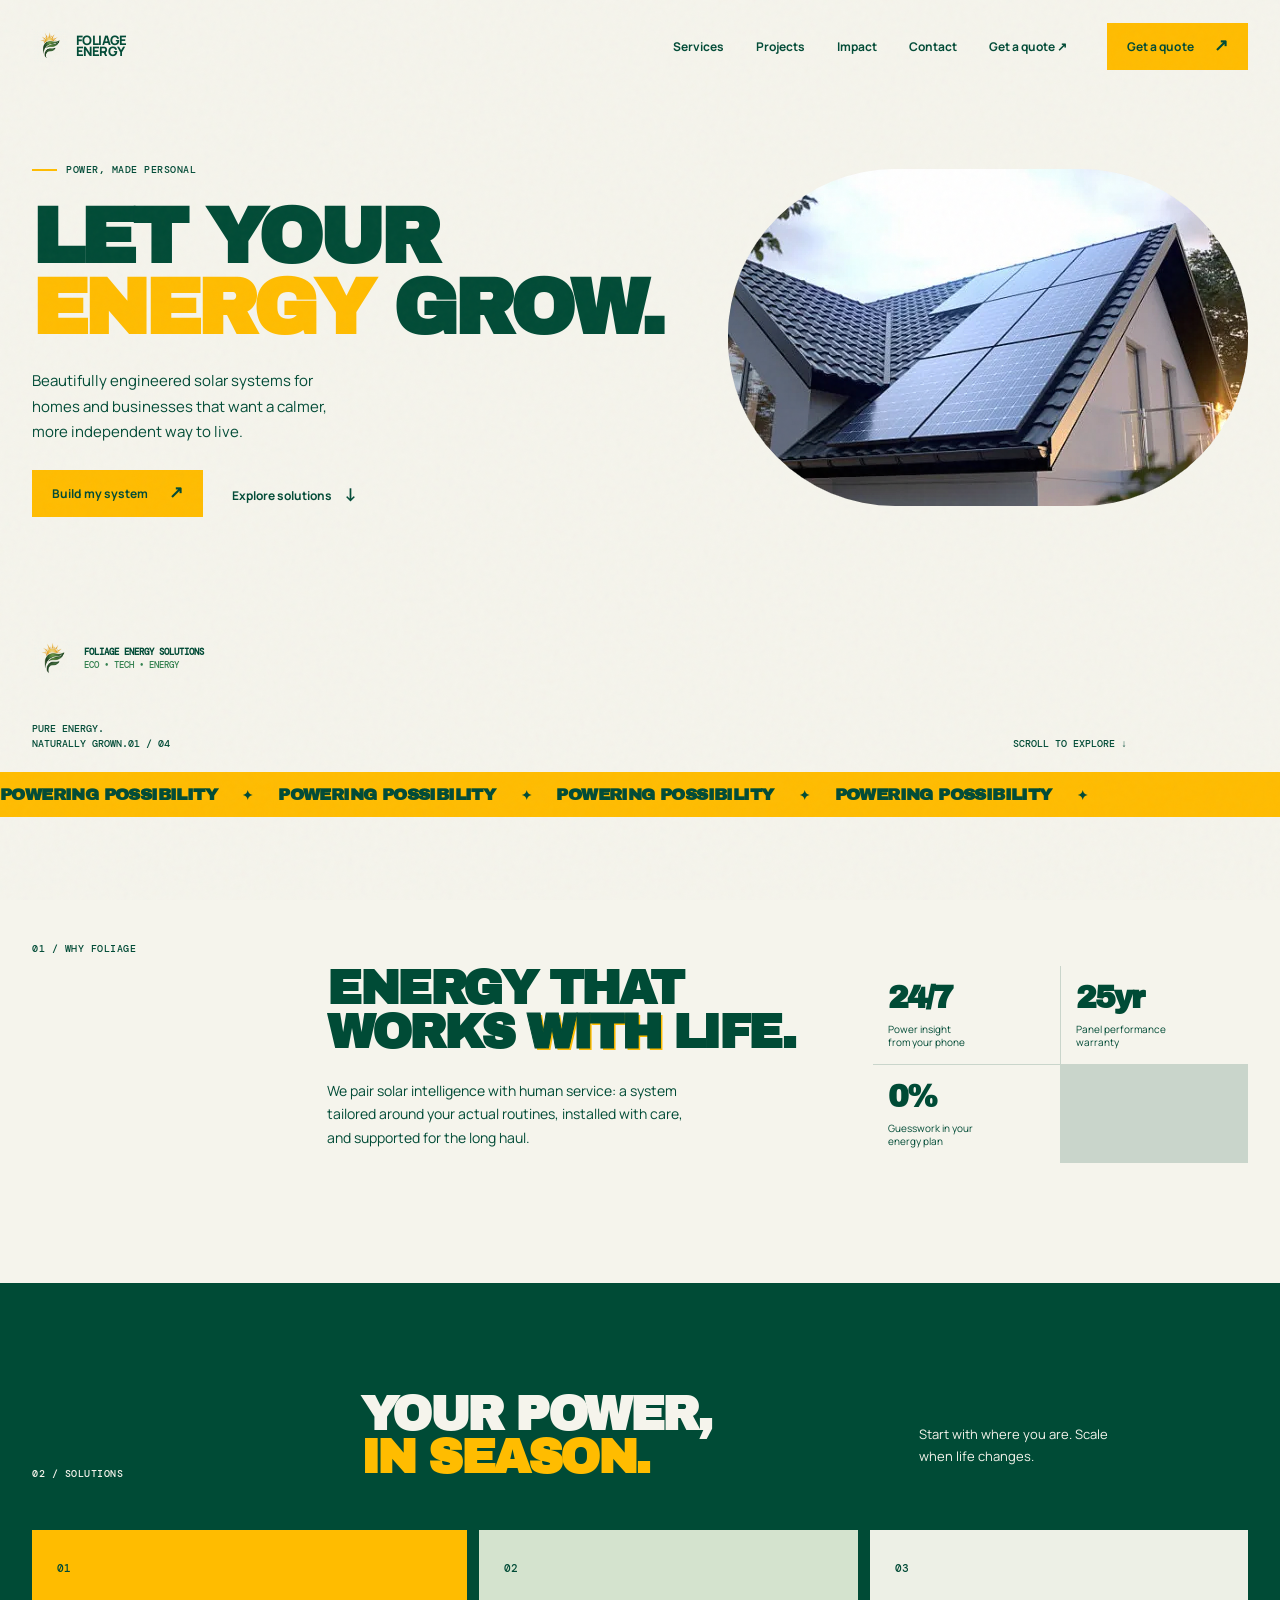
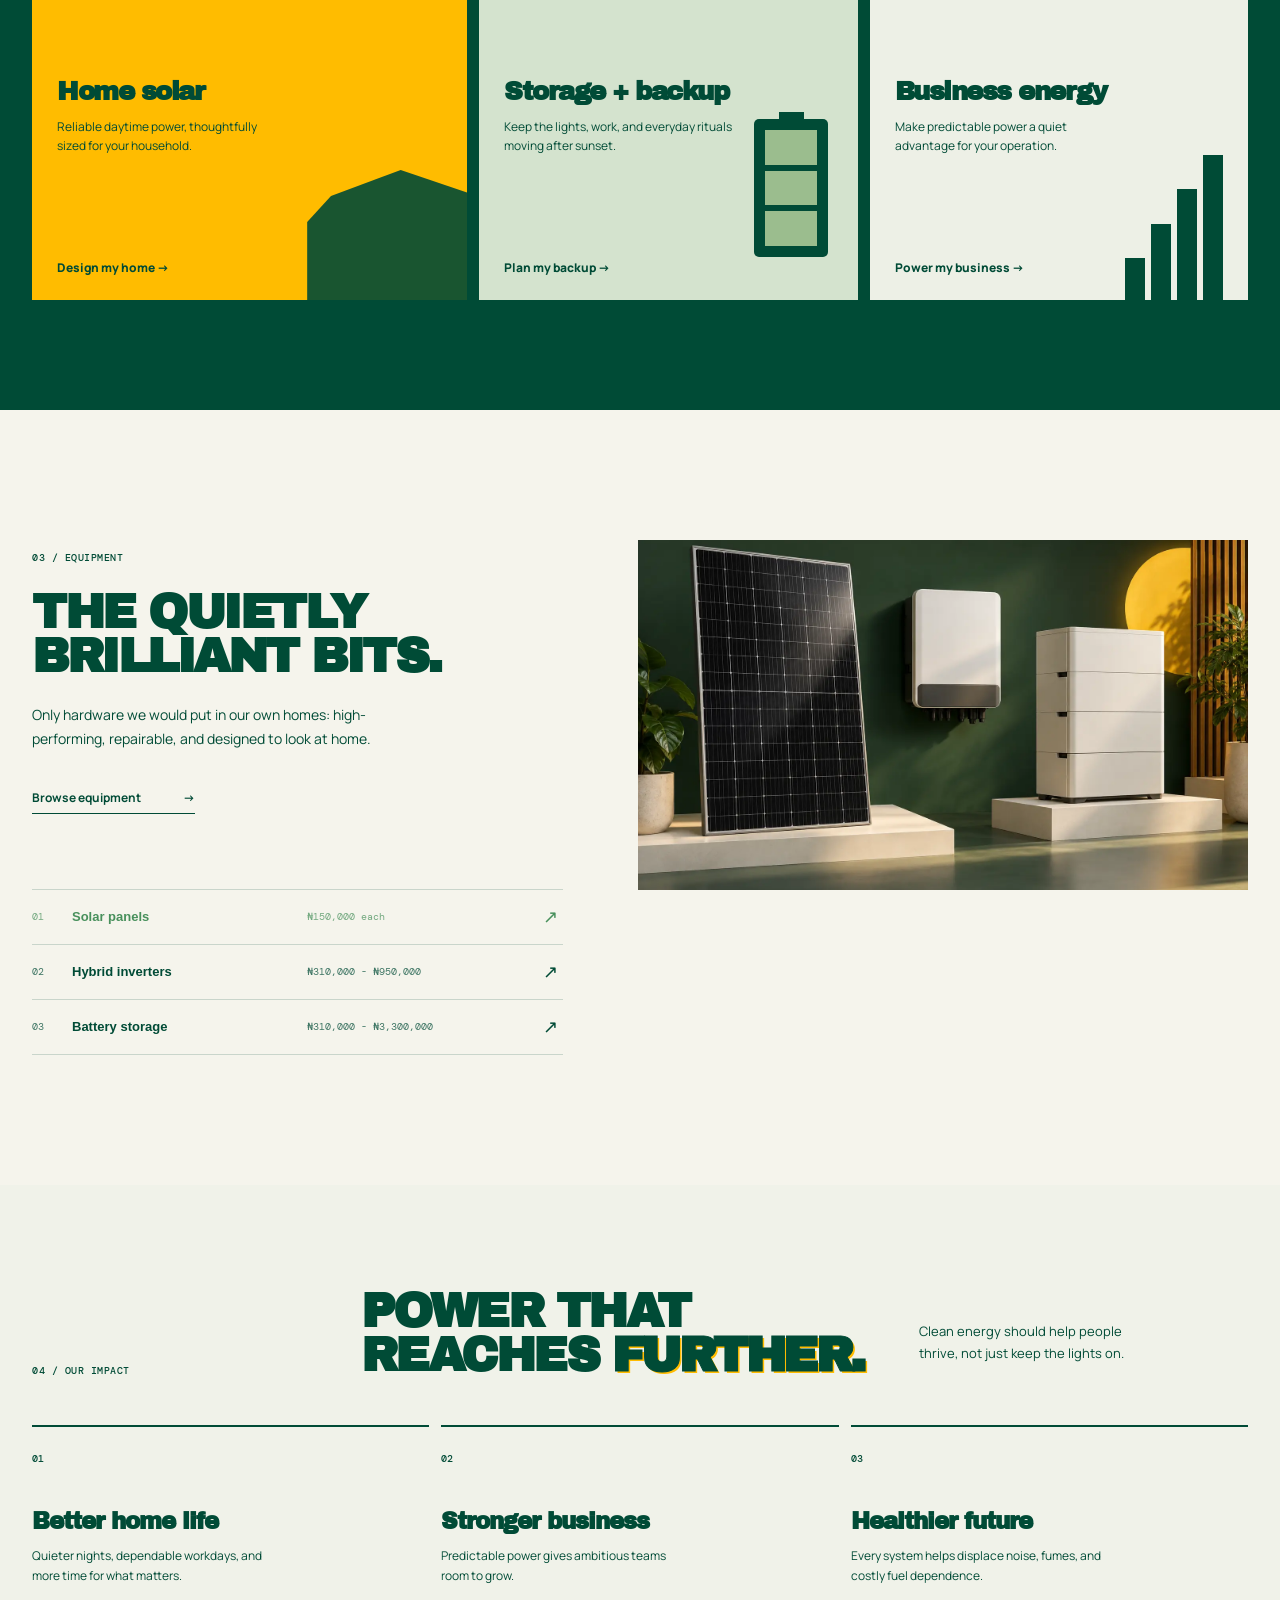
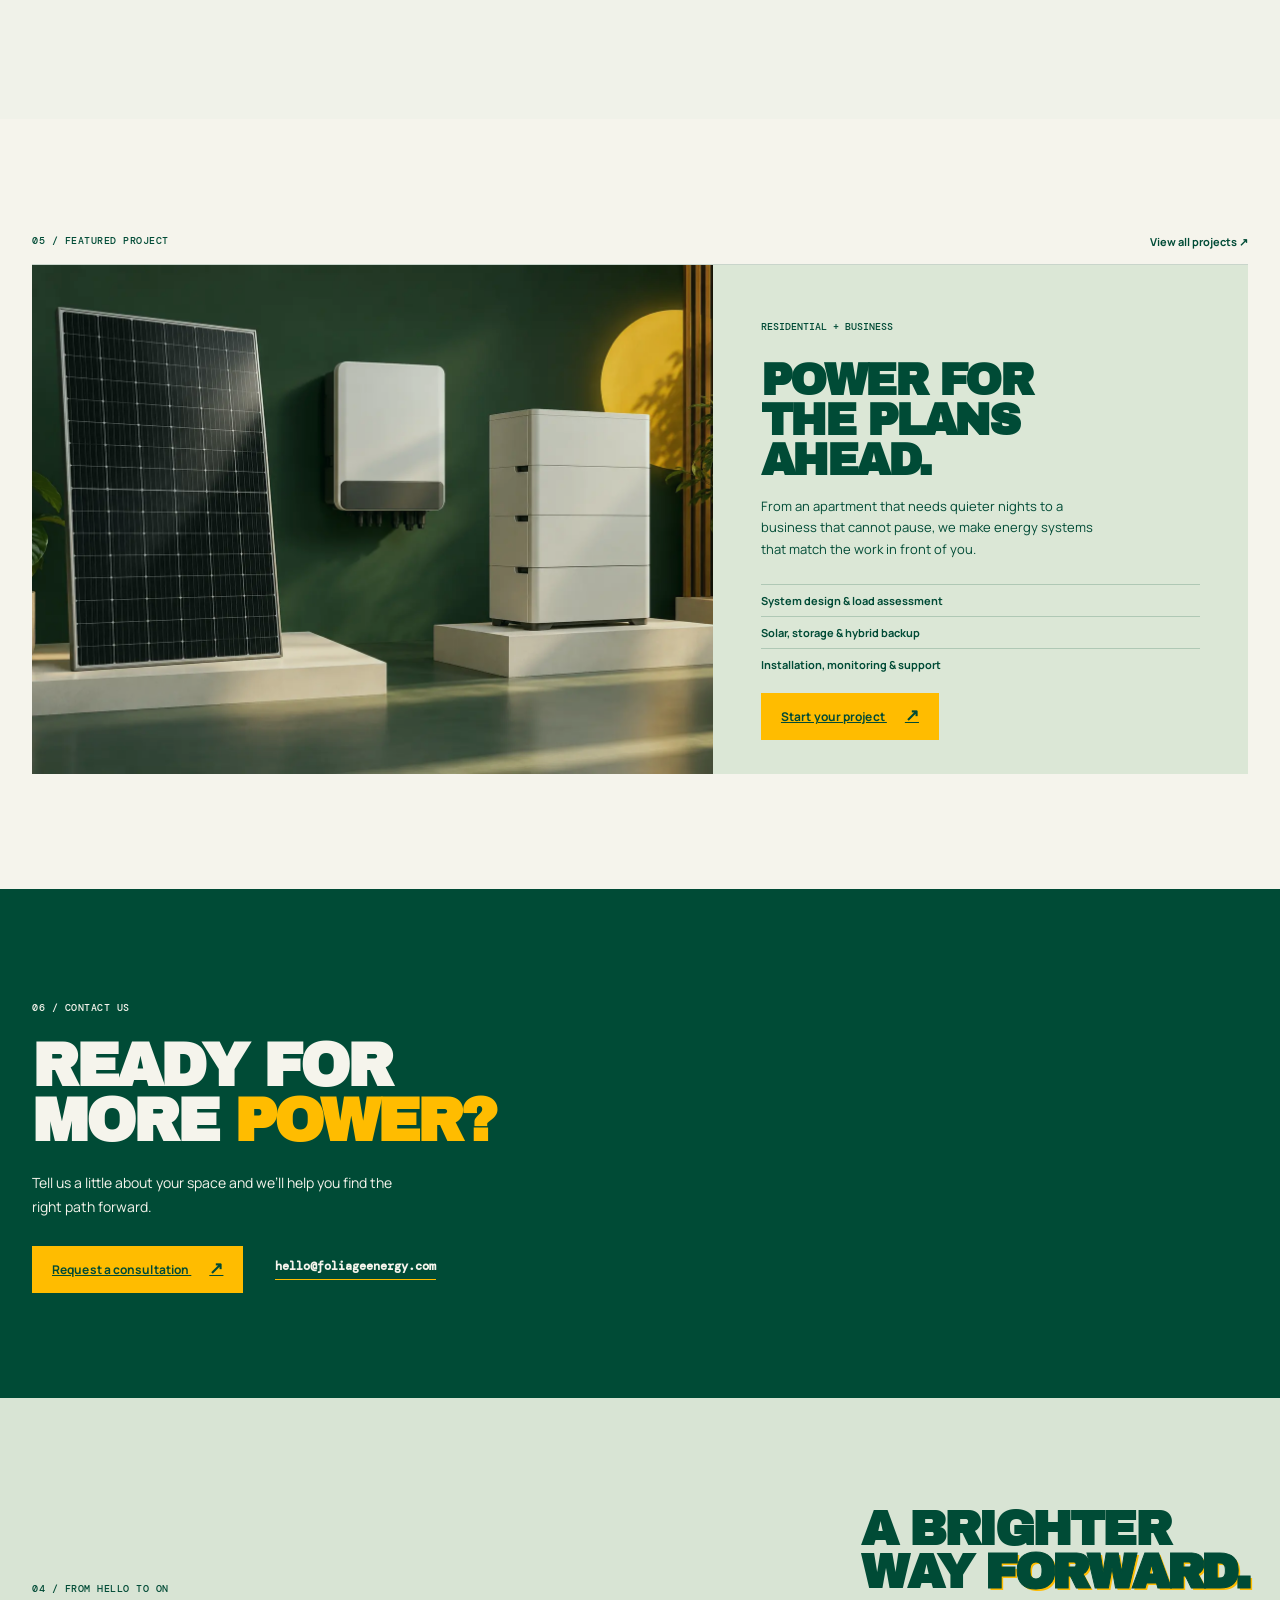
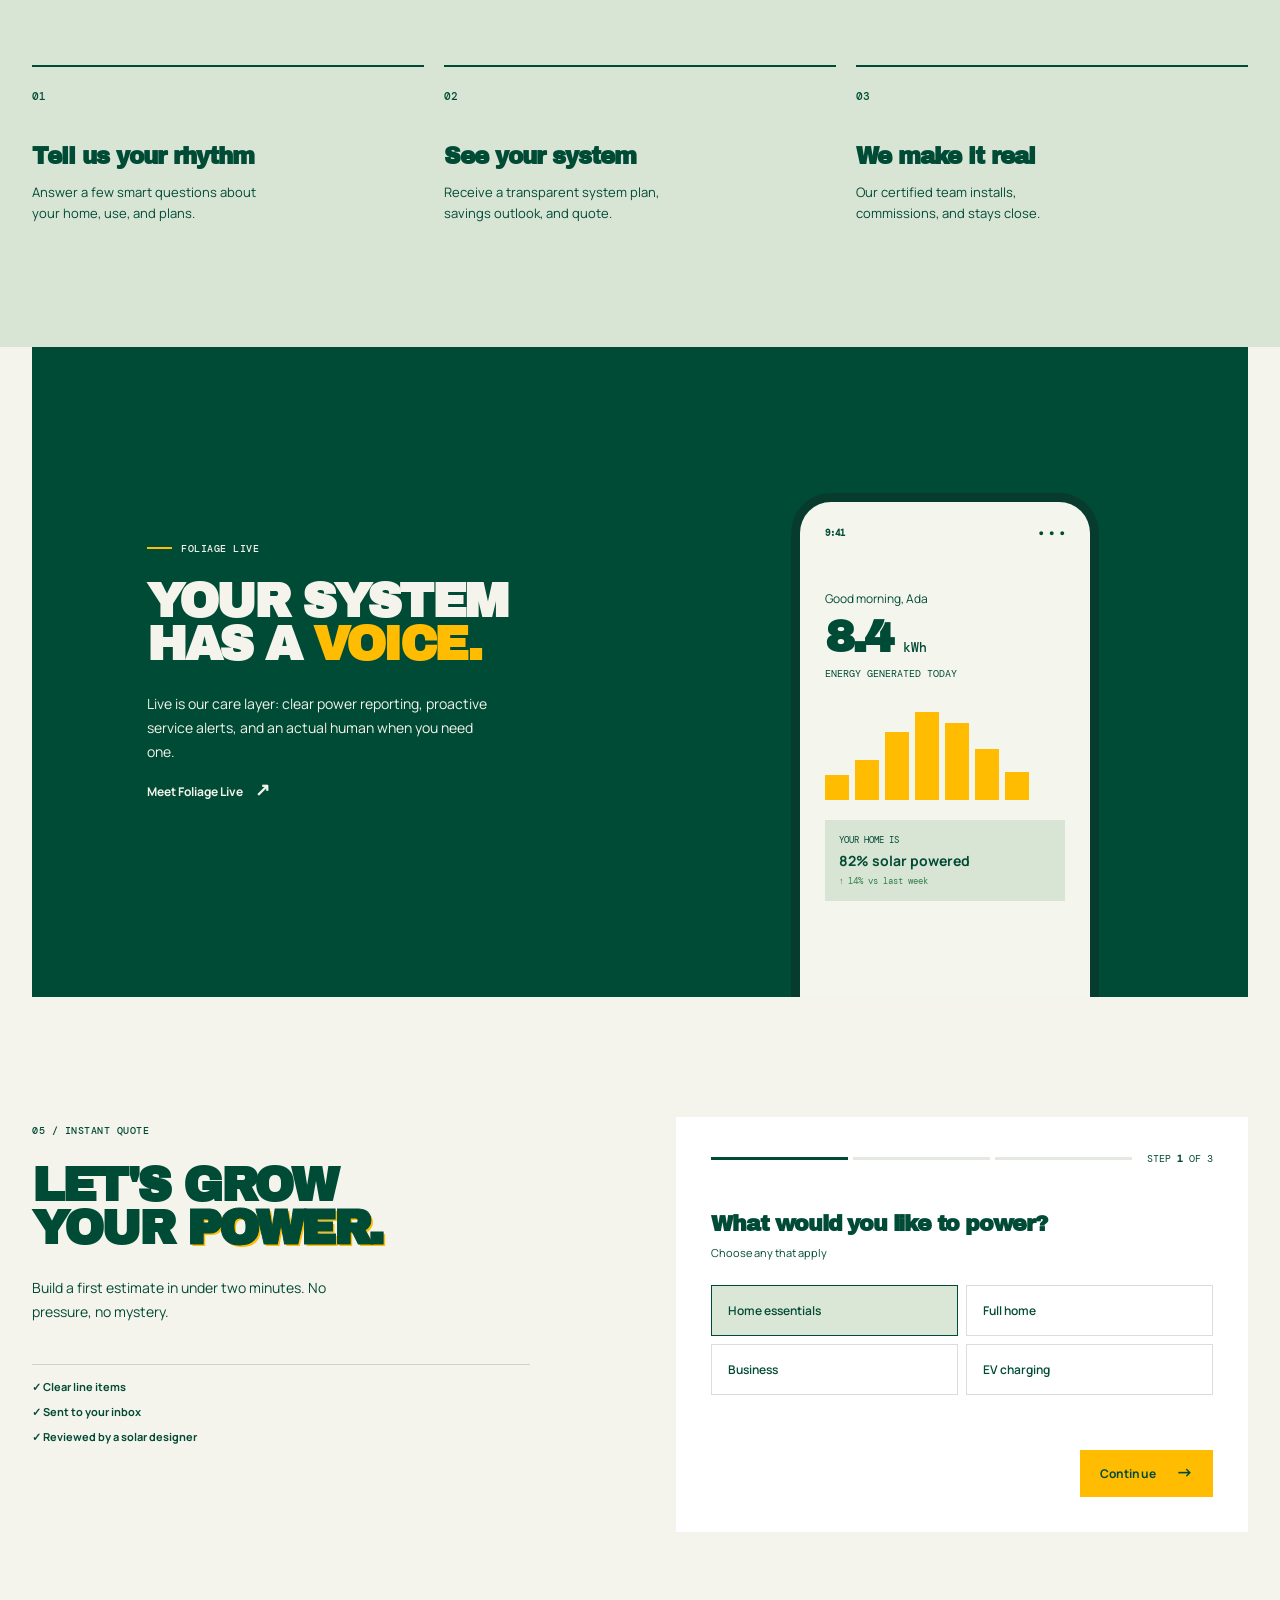
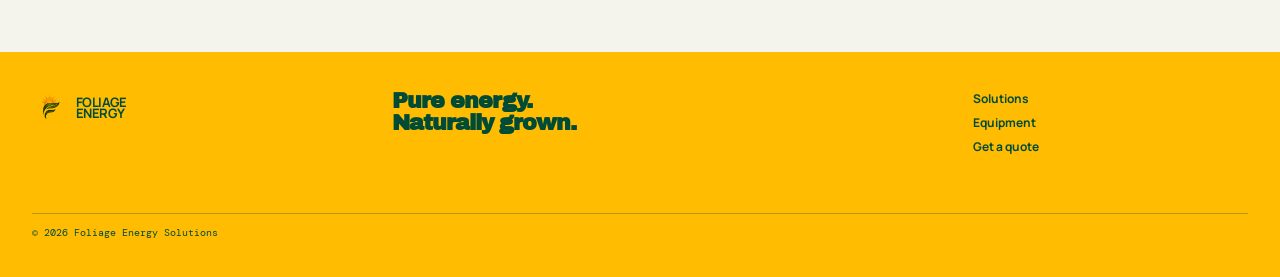
==== index.html @ a362950b "Replace PNG assets with WEBP format for improved performance and add mobile navigation toggle functi" ====
<!doctype html>
<html lang="en">

<head>
  <meta charset="UTF-8" />
  <meta name="viewport" content="width=device-width, initial-scale=1.0" />
  <title>Foliage Energy Solutions | Pure energy. Naturally grown.</title>
  <link rel="preconnect" href="https://fonts.googleapis.com">
  <link rel="icon" type="image/webp" href="/assets/fes-logo.webp">
  <link rel="preconnect" href="https://fonts.gstatic.com" crossorigin>
  <link
    href="https://fonts.googleapis.com/css2?family=DM+Mono:wght@400;500&family=Manrope:wght@400;500;600;700;800&family=Archivo+Black&display=swap"
    rel="stylesheet">
  <link rel="stylesheet" href="styles.css" />
</head>

<body>
  <div class="noise"></div>
  <nav class="nav shell"><a class="wordmark" href="#top">FOLIAGE<span>ENERGY</span></a>
    <div class="nav-links"><a href="#solutions">Solutions</a><a href="#shop">Equipment</a><a href="#how">How it
        works</a></div><button class="btn btn-sun" data-open-quote>Get a quote <b>↗</b></button>
    <button class="menu-toggle" type="button" aria-label="Open navigation" aria-expanded="false"
      aria-controls="site-navigation"><span></span><span></span><span></span></button>
  </nav>
  <main id="top">
    <section class="hero shell">
      <div class="hero-top">
        <div>
          <div class="eyebrow"><i></i> POWER, MADE PERSONAL</div>
          <h1>LET YOUR<br><em>ENERGY</em> GROW.</h1>
          <p class="hero-copy">Beautifully engineered solar systems for homes and businesses that want a calmer, more
            independent way to live.</p>
          <div class="hero-actions"><button class="btn btn-sun" data-open-quote>Build my system <b>↗</b></button><a
              class="text-link" href="#solutions">Explore solutions <span>↓</span></a></div>
    
        </div>
    
        <div class="hero-visual" aria-label="Illustration of a solar powered home">
          <img src="assets/heroImg.webp" class="hero-img" alt="Solar panel, a solar powered home" />
        </div>
    
      </div>
    
      <div class="hero-foot"><span>PURE ENERGY.<br>NATURALLY GROWN.</span><span>01 / 04</span><span class="scroll">SCROLL TO
          EXPLORE ↓</span></div>
    </section>

    <section class="ticker">
      <div>POWERING POSSIBILITY <b>✦</b> POWERING POSSIBILITY <b>✦</b> POWERING POSSIBILITY <b>✦</b> POWERING
        POSSIBILITY <b>✦</b></div>
    </section>

    <section class="promise shell">
      <div class="section-number">01 / WHY FOLIAGE</div>
      <div>
        <h2>ENERGY THAT<br>WORKS <em>WITH</em> LIFE.</h2>
        <p>We pair solar intelligence with human service: a system tailored around your actual routines, installed with
          care, and supported for the long haul.</p>
      </div>
      <div class="stat-grid">
        <div><strong>24/7</strong><span>Power insight<br>from your phone</span></div>
        <div><strong>25yr</strong><span>Panel performance<br>warranty</span></div>
        <div><strong>0%</strong><span>Guesswork in your<br>energy plan</span></div>
      </div>
    </section>

    <section id="solutions" class="solutions">
      <div class="shell">
        <div class="section-head"><span class="section-number">02 / SOLUTIONS</span>
          <h2>YOUR POWER,<br><em>IN SEASON.</em></h2>
          <p>Start with where you are. Scale when life changes.</p>
        </div>
        <div class="solution-grid">
          <article class="solution-card home-card"><span>01</span>
            <h3>Home solar</h3>
            <p>Reliable daytime power, thoughtfully sized for your household.</p><a href="#quote">Design my home →</a>
            <div class="mini-house"></div>
          </article>
          <article class="solution-card battery-card"><span>02</span>
            <h3>Storage + backup</h3>
            <p>Keep the lights, work, and everyday rituals moving after sunset.</p><a href="#quote">Plan my backup →</a>
            <div class="battery-icon"><i></i><i></i><i></i></div>
          </article>
          <article class="solution-card business-card"><span>03</span>
            <h3>Business energy</h3>
            <p>Make predictable power a quiet advantage for your operation.</p><a href="#quote">Power my business →</a>
            <div class="bar-chart"><i></i><i></i><i></i><i></i></div>
          </article>
        </div>
      </div>
    </section>

    <section id="shop" class="equipment shell">
      <div class="equipment-intro"><span class="section-number">03 / EQUIPMENT</span>
        <h2>THE QUIETLY<br>BRILLIANT BITS.</h2>
        <p>Only hardware we would put in our own homes: high-performing, repairable, and designed to look at home.</p>
        <button class="text-button">Browse equipment <b>→</b></button>
      </div>
      <div class="equipment-photo"><img src="assets/solar-equipment.webp"
          alt="Solar panel, inverter and battery equipment" /></div>
      <div class="product-list"><button class="product active" data-product="panel"><span>01</span><b>Solar
            panels</b><small>430W / All black</small><i>↗</i></button><button class="product"
          data-product="inverter"><span>02</span><b>Hybrid inverters</b><small>5kW -
            20kW</small><i>↗</i></button><button class="product" data-product="battery"><span>03</span><b>Battery
            storage</b><small>5kWh modular</small><i>↗</i></button></div>
    </section>

    <section id="how" class="flow">
      <div class="shell">
        <div class="flow-title"><span class="section-number">04 / FROM HELLO TO ON</span>
          <h2>A BRIGHTER<br>WAY <em>FORWARD.</em></h2>
        </div>
        <div class="steps">
          <article><b>01</b>
            <h3>Tell us your rhythm</h3>
            <p>Answer a few smart questions about your home, use, and plans.</p>
          </article>
          <article><b>02</b>
            <h3>See your system</h3>
            <p>Receive a transparent system plan, savings outlook, and quote.</p>
          </article>
          <article><b>03</b>
            <h3>We make it real</h3>
            <p>Our certified team installs, commissions, and stays close.</p>
          </article>
        </div>
      </div>
    </section>

    <section class="live shell">
      <div><span class="eyebrow"><i></i> FOLIAGE LIVE</span>
        <h2>YOUR SYSTEM<br>HAS A <em>VOICE.</em></h2>
        <p>Live is our care layer: clear power reporting, proactive service alerts, and an actual human when you need
          one.</p><a class="text-link light" href="#quote">Meet Foliage Live <span>↗</span></a>
      </div>
      <div class="phone">
        <div class="phone-top">9:41 <span>● ● ●</span></div>
        <p>Good morning, Ada</p><strong>8.4 <small>kWh</small></strong><span class="today">ENERGY GENERATED TODAY</span>
        <div class="chart"><i></i><i></i><i></i><i></i><i></i><i></i><i></i></div>
        <div class="phone-card"><span>YOUR HOME IS</span><b>82% solar powered</b><em>↑ 14% vs last week</em></div>
      </div>
    </section>

    <section id="quote" class="quote shell">
      <div class="quote-side"><span class="section-number">05 / INSTANT QUOTE</span>
        <h2>LET'S GROW<br>YOUR <em>POWER.</em></h2>
        <p>Build a first estimate in under two minutes. No pressure, no mystery.</p>
        <div class="quote-trust"><span>✓ Clear line items</span><span>✓ Sent to your inbox</span><span>✓ Reviewed by a
            solar designer</span></div>
      </div>
      <form id="quote-form">
        <div class="progress"><i class="on"></i><i></i><i></i><span>STEP <b id="step-count">1</b> OF 3</span></div>
        <div class="form-step active" data-step="1"><label>What would you like to power?<span>Choose any that
              apply</span></label>
          <div class="choice-grid"><button type="button" class="choice selected" data-value="Home essentials">Home
              essentials</button><button type="button" class="choice" data-value="Full home">Full home</button><button
              type="button" class="choice" data-value="Business">Business</button><button type="button" class="choice"
              data-value="EV charging">EV charging</button></div>
          <div class="appliance-picker" id="appliance-picker">
            <div class="picker-title">Your home essentials <span>Select the appliances to include</span></div>
            <div class="appliance-grid"><label><input type="checkbox" value="Lights"
                  checked><span>Lights</span></label><label><input type="checkbox" value="Fans"
                  checked><span>Fans</span></label><label><input type="checkbox"
                  value="TV"><span>TV</span></label><label><input type="checkbox"
                  value="Fridge"><span>Fridge</span></label><label><input type="checkbox"
                  value="Freezer"><span>Freezer</span></label><label><input type="checkbox"
                  value="Laptop / Wi-Fi"><span>Laptop / Wi-Fi</span></label><label><input type="checkbox"
                  value="Water pump"><span>Water pump</span></label><label><input type="checkbox"
                  value="Air conditioner"><span>Air conditioner</span></label></div>
            <p class="iron-warning"><b>!</b><span><strong>Iron not advised</strong> - electric irons use a very high
                surge of power. Please run one only from the grid or a dedicated high-capacity system.</span></p>
          </div>
        </div>
        <div class="form-step" data-step="2"><label>How much backup would feel right?<span>You can adjust this
              later</span></label>
          <div class="range-wrap"><output id="hours-output">6 hours</output><input id="hours" type="range" min="2"
              max="16" value="6" />
            <div><span>2 hrs</span><span>16 hrs</span></div>
          </div>
        </div>
        <div class="form-step" data-step="3"><label>Where should we send your plan?</label>
          <div class="input-row"><input required id="client-name" placeholder="Your name" /><input required type="email"
              id="client-email" placeholder="Email address" /></div><input id="client-location"
            placeholder="City / area" />
        </div>
        <div class="form-nav"><button class="back" type="button" id="back">← Back</button><button class="btn btn-sun"
            type="button" id="next">Continue <b>→</b></button></div>
      </form>
    </section>
  </main>
  <footer class="footer">
    <div class="shell"><a class="wordmark" href="#top">FOLIAGE<span>ENERGY</span></a>
      <p>Pure energy.<br>Naturally grown.</p>
      <div><a href="#solutions">Solutions</a><a href="#shop">Equipment</a><a href="#quote">Get a quote</a></div><small>©
        2026 Foliage Energy Solutions</small>
    </div>
  </footer>
  <dialog id="quote-modal"><button class="close" aria-label="Close quote">×</button>
    <div class="modal-sun">✦</div>
    <h2>YOUR POWER PLAN<br>IS <em>SPROUTING.</em></h2>
    <p id="quote-summary"></p><button class="btn btn-dark close">Done <b>→</b></button>
  </dialog>
  <script src="script.js"></script>
  <script src="template.js"></script>
  <script src="wattage-controls.js"></script>
  <script src="appliance-page.js"></script>
  <script src="solution-selection.js"></script>
  <script src="quote-calculator.js"></script>
</body>

</html>
---- styles.css ----
:root {
    --green: #004b36;
    --ink: #063c2e;
    --yellow: #ffbc00;
    --cream: #f5f4ec;
    --muted: #cbd6c8;
    --line: rgba(0, 75, 54, .18)
}

* {
    box-sizing: border-box
}

html {
    scroll-behavior: smooth
}

body {
    margin: 0;
    background: var(--cream);
    color: var(--green);
    font-family: Manrope, sans-serif
}

.noise {
    position: fixed;
    inset: 0;
    pointer-events: none;
    z-index: 5;
    opacity: .035;
    background-image: url("data:image/svg+xml,%3Csvg viewBox='0 0 180 180' xmlns='http://www.w3.org/2000/svg'%3E%3Cfilter id='n'%3E%3CfeTurbulence type='fractalNoise' baseFrequency='.8' numOctaves='3' stitchTiles='stitch'/%3E%3C/filter%3E%3Crect width='100%25' height='100%25' filter='url(%23n)' opacity='.9'/%3E%3C/svg%3E")
}

.shell {
    width: min(1240px, calc(100% - 64px));
    margin: auto
}

.nav {
    height: 92px;
    display: flex;
    align-items: center;
    justify-content: space-between
}

.wordmark {
    font-weight: 800;
    font-size: 17px;
    line-height: .9;
    color: var(--green);
    text-decoration: none;
    letter-spacing: -.8px
}

.wordmark span {
    display: block
}

.nav-links {
    display: flex;
    gap: 32px;
    margin-left: auto;
    margin-right: 40px
}

.menu-toggle {
    display: none;
    width: 46px;
    height: 46px;
    padding: 13px 11px;
    border: 0;
    background: var(--yellow);
    color: var(--green);
    cursor: pointer
}

.menu-toggle span {
    display: block;
    width: 24px;
    height: 2px;
    margin: 4px 0;
    background: currentColor;
    transition: transform .2s ease, opacity .2s ease
}

.menu-toggle[aria-expanded="true"] span:first-child {
    transform: translateY(6px) rotate(45deg)
}

.menu-toggle[aria-expanded="true"] span:nth-child(2) {
    opacity: 0
}

.menu-toggle[aria-expanded="true"] span:last-child {
    transform: translateY(-6px) rotate(-45deg)
}

.nav-links a:focus-visible,
.menu-toggle:focus-visible {
    outline: 2px solid var(--green);
    outline-offset: 3px
}

.nav a:not(.wordmark),
.footer a {
    font-size: 12px;
    font-weight: 700;
    text-decoration: none;
    color: var(--green)
}

.btn {
    border: 0;
    padding: 15px 20px;
    font: 700 12px Manrope;
    cursor: pointer;
    letter-spacing: .1px
}

.btn b {
    font-size: 17px;
    margin-left: 18px;
    line-height: 0
}

.btn-sun {
    background: var(--yellow);
    color: var(--green)
}

.btn-dark {
    background: var(--green);
    color: white
}

@media (max-width: 960px) {
    .nav-links {
        display: none;
        position: fixed;
        z-index: 20;
        inset: 0;
        width: 100%;
        height: 100vh;
        height: 100dvh;
        margin: 0;
        padding: 100px 24px 32px;
        flex-direction: column;
        align-items: stretch;
        justify-content: center;
        gap: 0;
        background: var(--cream);
        overflow-y: auto
    }

    .nav-links.is-open {
        display: flex
    }

    .nav .nav-links a {
        width: min(100%, 600px);
        margin-inline: auto;
        padding: 18px 8px;
        border-bottom: 1px solid var(--line);
        font-size: 20px
    }

    .nav .nav-links a:hover {
        background: #dbe7d6
    }

    .nav .nav-links .mobile-quote-link {
        margin-top: 24px;
        padding: 17px 20px;
        border: 0;
        background: var(--yellow);
        font-size: 14px;
        text-align: center
    }

    .mobile-quote-link b {
        margin-left: 12px
    }

    .nav > [data-open-quote] {
        display: none
    }

    .wordmark,
    .menu-toggle {
        position: relative;
        z-index: 21
    }

    .nav .wordmark {
        mix-blend-mode: multiply
    }

    .menu-toggle {
        display: block
    }
}

body.menu-open {
    overflow: hidden
}

.hero {
    min-height: 680px;
    position: relative;
    padding-top: 71px;
    overflow: hidden
}
.hero-top {
    display: flex;
    flex-direction: row;
    justify-content: space-between;
    align-items: center
}
/* Stack hero content on screens smaller than laptop (960px) */
@media (max-width: 960px) {
    .hero-top {
        flex-direction: column;
        align-items: flex-start;
        gap: 28px;
    }
    .hero {
    min-height: 780px;

}
    .hero-top > div:first-child {
        order: 1;
        width: 100%;
    }
    .hero-visual {
        order: 2;
        width: 100%;
        max-width: 720px;
    }
     .hero-visual {
        margin: 0 auto;

    }
    .hero-visual img {
        width: 50%;
        margin: 0 auto;
        height: auto;
        display: block;
    }
    .hero-copy {
        width: 100%;
        max-width: 640px;
    }

}
@media (max-width: 624px) {

    .hero-visual img {
        width: 60%;
        margin: 0 auto;
        height: auto;
        display: block;
    }

}
@media (max-width: 400px) {

    .hero-visual img {
        width: 80%;
        margin: 0 auto;
        height: auto;
        display: block;
    }

}
.eyebrow,
.section-number {
    font: 500 10px 'DM Mono';
    letter-spacing: .5px
}

.eyebrow {
    display: flex;
    align-items: center;
    gap: 9px
}

.eyebrow i {
    width: 25px;
    height: 2px;
    background: var(--yellow);
    display: block
}

.hero h1,
h2 {
    font: 800 clamp(48px, 6.1vw, 94px)/.91 'Archivo Black', sans-serif;
    letter-spacing: -4px;
    margin: 25px 0
}

.hero h1 em,
h2 em {
    color: var(--yellow);
    font-style: normal
}

.hero-copy {
    width: 330px;
    font-size: 15px;
    line-height: 1.7;
    margin: 0 0 25px
}

.hero-actions {
    display: flex;
    align-items: center;
    gap: 29px
}

.text-link,
.text-button {
    font: 700 12px Manrope;
    text-decoration: none;
    color: var(--green);
    border: 0;
    background: none;
    padding: 0;
    cursor: pointer
}

.text-link span {
    font-size: 18px;
    margin-left: 10px
}

.hero-visual {
    /* position: absolute;
    right: -10px;
    top: 61px;
    width: 50%;
    height: 650px;
    background: #dbe4d8;
    overflow: hidden;
    border-radius: 2px */
}

.sun {
    position: absolute;
    width: 265px;
    height: 265px;
    background: var(--yellow);
    border-radius: 50%;
    top: 62px;
    left: calc(50% - 132px);
    box-shadow: 0 0 0 18px rgba(255, 188, 0, .12)
}

.ray {
    position: absolute;
    background: var(--yellow);
    width: 7px;
    height: 40px;
    left: 50%;
    transform-origin: 3px 205px;
    top: -13px
}

.r1 {
    transform: rotate(50deg)
}

.r2 {
    transform: rotate(90deg)
}

.r3 {
    transform: rotate(130deg)
}

.home {
    position: absolute;
    bottom: 0;
    left: 18%;
    width: 62%;
    height: 370px
}

.house-body {
    background: var(--green);
    width: 77%;
    height: 230px;
    position: absolute;
    bottom: 0;
    left: 14%;
    border-radius: 2px
}

.roof {
    position: absolute;
    background: #052c23;
    width: 100%;
    height: 77px;
    transform: skewY(-18deg);
    top: 70px;
    left: 0
}

.panel-grid {
    position: absolute;
    z-index: 2;
    width: 62%;
    height: 105px;
    left: 19%;
    top: 69px;
    transform: skewY(-18deg);
    background: repeating-linear-gradient(90deg, #0c2942 0 2px, transparent 2px 24%), repeating-linear-gradient(0deg, #0c2942 0 2px, #1f5c7f 2px 22px)
}

.window {
    position: absolute;
    width: 56px;
    height: 75px;
    bottom: 45px;
    left: 40%;
    background: var(--yellow);
    box-shadow: 0 0 40px #ffbc00
}

.leaf {
    position: absolute;
    background: #32804e;
    border-radius: 100% 0 100% 0;
    transform: rotate(-25deg)
}

.leaf-a {
    width: 134px;
    height: 65px;
    right: -20px;
    bottom: 133px
}

.leaf-b {
    width: 88px;
    height: 44px;
    right: 87px;
    bottom: 85px
}

.leaf-c {
    width: 115px;
    height: 57px;
    left: -30px;
    bottom: 93px
}

.hero-foot {
    position: absolute;
    bottom: 21px;
    left: 0;
    right: 0;
    display: flex;
    justify-content: space-between;
    align-items: end;
    font: 500 10px 'DM Mono';
    line-height: 1.5
}

.scroll {
    margin-left: auto;
    margin-right: 10%
}

.ticker {
    background: var(--yellow);
    overflow: hidden;
    padding: 13px 0;
    white-space: nowrap;
    font: 800 17px 'Archivo Black';
    letter-spacing: -.6px
}

.ticker div {
    width: max-content;
    animation: ticker 20s linear infinite
}

.ticker b {
    padding: 0 20px;
    font-size: 13px
}

@keyframes ticker {
    to {
        transform: translateX(-25%)
    }
}

.promise {
    padding: 125px 0 120px;
    display: grid;
    grid-template-columns: 1fr 2fr 1.5fr;
    gap: 45px
}

.promise h2,
.section-head h2,
.equipment h2,
.flow h2,
.live h2,
.quote h2 {
    font-size: 48px;
    letter-spacing: -2.5px
}

.promise h2 em,
.section-head h2 em,
.equipment h2 em,
.flow h2 em,
.live h2 em,
.quote h2 em {
    color: var(--green);
    -webkit-text-stroke: 1px var(--green);
    text-shadow: 2px 2px 0 var(--yellow)
}

.promise p {
    max-width: 360px;
    line-height: 1.65;
    font-size: 14px
}

.stat-grid {
    display: grid;
    grid-template-columns: 1fr 1fr;
    gap: 1px;
    background: var(--line);
    align-self: end
}

.stat-grid div {
    background: var(--cream);
    padding: 15px
}

.stat-grid strong {
    font: 800 31px 'Archivo Black';
    display: block;
    letter-spacing: -2px
}

.stat-grid span {
    font-size: 10px;
    line-height: 1.3;
    display: block;
    margin-top: 8px
}

.solutions {
    background: var(--green);
    color: var(--cream);
    padding: 110px 0
}

.section-head {
    display: grid;
    grid-template-columns: 1fr 1.7fr 1fr;
    align-items: end
}

.section-head h2 {
    margin: 0
}

.section-head h2 em {
    color: var(--yellow);
    -webkit-text-stroke: 0;
    text-shadow: none
}

.section-head p {
    font-size: 13px;
    line-height: 1.7;
    max-width: 200px
}

.solution-grid {
    display: grid;
    grid-template-columns: 1.15fr 1fr 1fr;
    gap: 12px;
    margin-top: 50px
}

.solution-card {
    height: 370px;
    padding: 25px;
    position: relative;
    overflow: hidden;
    color: var(--green)
}

.solution-card span {
    font: 500 11px 'DM Mono'
}

.solution-card h3 {
    font: 800 26px 'Archivo Black';
    letter-spacing: -1.5px;
    margin: 100px 0 5px
}

.solution-card p {
    font-size: 12px;
    line-height: 1.6;
    max-width: 230px
}

.solution-card a {
    position: absolute;
    bottom: 24px;
    text-decoration: none;
    font-weight: 800;
    font-size: 12px;
    color: inherit
}

.home-card {
    background: var(--yellow)
}

.battery-card {
    background: #d4e3ce
}

.business-card {
    background: #edf0e6
}

.mini-house {
    position: absolute;
    right: -10px;
    bottom: 0;
    width: 170px;
    height: 130px;
    background: var(--green);
    clip-path: polygon(14% 20%, 55% 0, 100% 20%, 100% 100%, 0 100%, 0 40%);
    opacity: .9
}

.battery-icon {
    position: absolute;
    right: 30px;
    bottom: 43px;
    width: 74px;
    height: 138px;
    background: var(--green);
    border-radius: 5px;
    padding: 11px;
    display: grid;
    gap: 6px
}

.battery-icon:before {
    content: '';
    position: absolute;
    width: 25px;
    height: 8px;
    background: var(--green);
    top: -7px;
    left: 25px
}

.battery-icon i {
    background: #9bbd8e
}

.bar-chart {
    height: 145px;
    position: absolute;
    right: 25px;
    bottom: 0;
    display: flex;
    gap: 6px;
    align-items: end
}

.bar-chart i {
    width: 20px;
    background: var(--green)
}

.bar-chart i:nth-child(1) {
    height: 42px
}

.bar-chart i:nth-child(2) {
    height: 76px
}

.bar-chart i:nth-child(3) {
    height: 111px
}

.bar-chart i:nth-child(4) {
    height: 145px
}

.equipment {
    display: grid;
    grid-template-columns: 1fr 1.15fr;
    gap: 75px;
    padding: 130px 0
}

.equipment-intro {
    padding-top: 4px
}

.equipment-intro p {
    max-width: 350px;
    font-size: 14px;
    line-height: 1.7
}

.text-button {
    margin-top: 24px;
    border-bottom: 1px solid var(--green);
    padding-bottom: 7px
}

.text-button b {
    margin-left: 40px
}

.equipment-photo {
    height: 350px;
    grid-row: span 2;
    overflow: hidden;
    background: var(--green)
}

.equipment-photo img {
    width: 100%;
    height: 100%;
    object-fit: cover
}

.product-list {
    border-top: 1px solid var(--line)
}

.product {
    width: 100%;
    border: 0;
    border-bottom: 1px solid var(--line);
    background: none;
    padding: 16px 0;
    display: grid;
    grid-template-columns: 40px 1fr 1fr 20px;
    align-items: center;
    text-align: left;
    color: var(--green);
    cursor: pointer
}

.product span,
.product small {
    font: 10px 'DM Mono';
    opacity: .75
}

.product b {
    font-size: 13px
}

.product i {
    font-style: normal;
    font-size: 18px
}

.product.active {
    color: #48905c
}

.flow {
    background: #d8e4d4;
    padding: 110px 0
}

.flow-title {
    display: flex;
    justify-content: space-between;
    align-items: end
}

.flow-title h2 {
    margin: 0
}

.steps {
    display: grid;
    grid-template-columns: repeat(3, 1fr);
    gap: 20px;
    margin-top: 70px
}

.steps article {
    border-top: 2px solid var(--green);
    padding-top: 16px
}

.steps b {
    font: 500 11px 'DM Mono'
}

.steps h3 {
    font: 800 23px 'Archivo Black';
    letter-spacing: -1px;
    margin: 39px 0 8px
}

.steps p {
    font-size: 13px;
    line-height: 1.6;
    max-width: 230px
}

.live {
    background: var(--green);
    color: var(--cream);
    min-height: 650px;
    padding: 120px 9%;
    position: relative;
    overflow: hidden;
    display: flex;
    align-items: center
}

.live>div:first-child {
    width: 46%
}

.live h2 em {
    color: var(--yellow);
    -webkit-text-stroke: 0;
    text-shadow: none
}

.live p {
    max-width: 355px;
    font-size: 14px;
    line-height: 1.7
}

.light {
    color: var(--cream)
}

.phone {
    position: absolute;
    right: 13%;
    bottom: -45px;
    background: #f4f5ed;
    color: var(--green);
    height: 540px;
    width: 290px;
    border-radius: 31px 31px 0 0;
    padding: 25px;
    box-shadow: 0 0 0 9px #073b2e
}

.phone-top {
    font: 600 9px 'DM Mono';
    display: flex;
    justify-content: space-between
}

.phone>p {
    font-size: 12px;
    margin: 50px 0 3px
}

.phone>strong {
    font: 800 45px 'Archivo Black';
    letter-spacing: -3px
}

.phone>strong small {
    font: 500 13px 'DM Mono';
    letter-spacing: 0
}

.today {
    font: 10px 'DM Mono';
    display: block;
    margin-top: 6px
}

.chart {
    display: flex;
    gap: 6px;
    height: 100px;
    align-items: end;
    margin: 20px 0
}

.chart i {
    width: 24px;
    background: var(--yellow)
}

.chart i:nth-child(1) {
    height: 25px
}

.chart i:nth-child(2) {
    height: 40px
}

.chart i:nth-child(3) {
    height: 68px
}

.chart i:nth-child(4) {
    height: 88px
}

.chart i:nth-child(5) {
    height: 77px
}

.chart i:nth-child(6) {
    height: 51px
}

.chart i:nth-child(7) {
    height: 28px
}

.phone-card {
    background: #d9e5d4;
    padding: 14px
}

.phone-card span,
.phone-card em {
    font: 9px 'DM Mono';
    display: block
}

.phone-card b {
    font-size: 14px;
    display: block;
    margin: 5px 0
}

.phone-card em {
    color: #32804e
}

.quote {
    padding: 120px 0;
    display: grid;
    grid-template-columns: 1fr 1.15fr;
    gap: 12%
}

.quote-side p {
    font-size: 14px;
    line-height: 1.7;
    max-width: 315px
}

.quote-trust {
    border-top: 1px solid var(--line);
    margin-top: 40px;
    padding-top: 14px;
    display: grid;
    gap: 10px;
    font-size: 11px;
    font-weight: 700
}

#quote-form {
    background: white;
    padding: 35px;
    min-height: 390px
}

.progress {
    display: flex;
    align-items: center;
    gap: 5px;
    margin-bottom: 47px
}

.progress i {
    height: 3px;
    flex: 1;
    background: #e4e9e1
}

.progress i.on {
    background: var(--green)
}

.progress span {
    font: 10px 'DM Mono';
    margin-left: 10px;
    white-space: nowrap
}

.form-step {
    display: none
}

.form-step.active {
    display: block
}

.form-step>label {
    display: block;
    font: 800 22px 'Archivo Black';
    letter-spacing: -1.2px;
    margin-bottom: 25px
}

.form-step>label span {
    font: 400 11px Manrope;
    letter-spacing: 0;
    display: block;
    margin-top: 9px
}

.choice-grid {
    display: grid;
    grid-template-columns: 1fr 1fr;
    gap: 8px
}

.choice {
    border: 1px solid #d9dfd8;
    background: white;
    padding: 16px;
    text-align: left;
    color: var(--green);
    font: 600 12px Manrope;
    cursor: pointer
}

.choice.selected {
    background: #dbe7d6;
    border-color: var(--green)
}

.range-wrap output {
    font: 800 51px 'Archivo Black';
    letter-spacing: -3px;
    display: block
}

.range-wrap input {
    width: 100%;
    accent-color: var(--green);
    margin: 32px 0 7px
}

.range-wrap div {
    display: flex;
    justify-content: space-between;
    font: 10px 'DM Mono'
}

.input-row {
    display: grid;
    grid-template-columns: 1fr 1fr;
    gap: 8px
}

.form-step input {
    width: 100%;
    border: 0;
    border-bottom: 1px solid var(--green);
    padding: 15px 2px;
    margin-bottom: 10px;
    font: 14px Manrope;
    color: var(--green);
    outline: none
}

.form-nav {
    display: flex;
    justify-content: space-between;
    margin-top: 55px
}

.back {
    border: 0;
    background: none;
    color: var(--green);
    font: 700 12px Manrope;
    visibility: hidden;
    cursor: pointer
}

.footer {
    background: var(--yellow);
    padding: 38px 0
}

.footer>div {
    display: grid;
    grid-template-columns: 1.2fr 2fr 1fr;
    gap: 30px;
    align-items: start
}

.footer p {
    font: 800 22px/1 'Archivo Black';
    margin: 0;
    letter-spacing: -1px
}

.footer div div {
    display: grid;
    gap: 7px
}

.footer small {
    grid-column: 1/-1;
    margin-top: 28px;
    font: 10px 'DM Mono';
    border-top: 1px solid rgba(0, 75, 54, .3);
    padding-top: 12px
}

dialog {
    border: 0;
    padding: 50px;
    background: var(--yellow);
    color: var(--green);
    max-width: 490px;
    text-align: center;
    box-shadow: 0 22px 80px #002b20
}

dialog::backdrop {
    background: rgba(0, 47, 33, .73)
}

dialog h2 {
    font-size: 35px;
    letter-spacing: -2px
}

dialog h2 em {
    font-style: normal;
    color: #f5f4ec
}

dialog p {
    font-size: 14px;
    line-height: 1.7
}

.close {
    position: absolute;
    right: 13px;
    top: 8px;
    border: 0;
    background: none;
    font-size: 26px;
    color: var(--green);
    cursor: pointer
}

.modal-sun {
    font-size: 40px
}

@media(max-width:760px) {
    .shell {
        width: calc(100% - 38px)
    }

    .nav {
        height: 75px
    }

    .nav-links {
        display: none
    }

    .nav .btn {
        padding: 12px
    }

    .hero {
        min-height: 715px;
        padding-top: 48px
    }

    .hero h1 {
        font-size: 53px;
        letter-spacing: -2px
    }

    .hero-visual {
        right: -90px;
        top: 370px;
        width: 105%;
        height: 290px
    }

    .sun {
        transform: scale(.58);
        transform-origin: top
    }

    .home {
        transform: scale(.6);
        transform-origin: bottom
    }

    .hero-foot {
        bottom: 14px
    }

    .scroll {
        display: none
    }

    .promise,
    .section-head,
    .quote {
        display: block;
        padding: 75px 0
    }

    .promise h2 {
        margin-top: 25px
    }

    .stat-grid {
        margin-top: 35px
    }

    .section-head p {
        margin-top: 20px
    }

    .solution-grid,
    .steps {
        grid-template-columns: 1fr
    }

    .solution-card {
        height: 280px
    }

    .equipment {
        display: flex;
        flex-direction: column;
        padding: 80px 0;
        gap: 35px
    }

    .equipment-photo {
        order: 2;
        height: 260px
    }

    .product-list {
        order: 3
    }

    .flow {
        padding: 75px 0
    }

    .flow-title {
        display: block
    }

    .steps {
        margin-top: 45px
    }

    .live {
        padding: 75px 25px;
        min-height: 760px
    }

    .live>div:first-child {
        width: 100%
    }

    .phone {
        right: calc(50% - 145px);
        height: 390px;
        width: 290px
    }

    .quote-side {
        margin-bottom: 40px
    }

    .footer>div {
        grid-template-columns: 1fr 1fr
    }

    .footer p {
        font-size: 18px
    }

    .footer div div {
        grid-column: 1/-1;
        grid-row: 2;
        grid-template-columns: repeat(3, 1fr)
    }

    .input-row {
        grid-template-columns: 1fr
    }

    .hero-actions {
        gap: 15px
    }
}

.appliance-picker {
    margin-top: 25px;
    border-top: 1px solid #d9dfd8;
    padding-top: 17px
}

.picker-title {
    font: 800 13px 'Archivo Black';
    letter-spacing: -.4px
}

.picker-title span {
    display: block;
    font: 400 10px Manrope;
    letter-spacing: 0;
    margin-top: 4px
}

.appliance-grid {
    display: grid;
    grid-template-columns: 1fr 1fr;
    gap: 7px;
    margin-top: 13px
}

.appliance-grid label {
    cursor: pointer
}

.appliance-grid input {
    position: absolute;
    opacity: 0
}

.appliance-grid span {
    display: block;
    border: 1px solid #d9dfd8;
    padding: 9px;
    font: 600 10px Manrope
}

.appliance-grid input:checked+span {
    background: #dbe7d6;
    border-color: var(--green)
}

.iron-warning {
    display: flex;
    gap: 8px;
    margin: 14px 0 0;
    padding: 10px;
    background: #fff4cf;
    color: #604b00;
    font-size: 10px;
    line-height: 1.45
}

.iron-warning b {
    display: grid;
    place-items: center;
    flex: 0 0 17px;
    height: 17px;
    border-radius: 50%;
    background: #e7a900;
    color: white;
    font: 800 12px 'DM Mono'
}

.iron-warning strong {
    display: block;
    color: #4a3a00
}

.appliance-picker.is-hidden {
    display: none
}
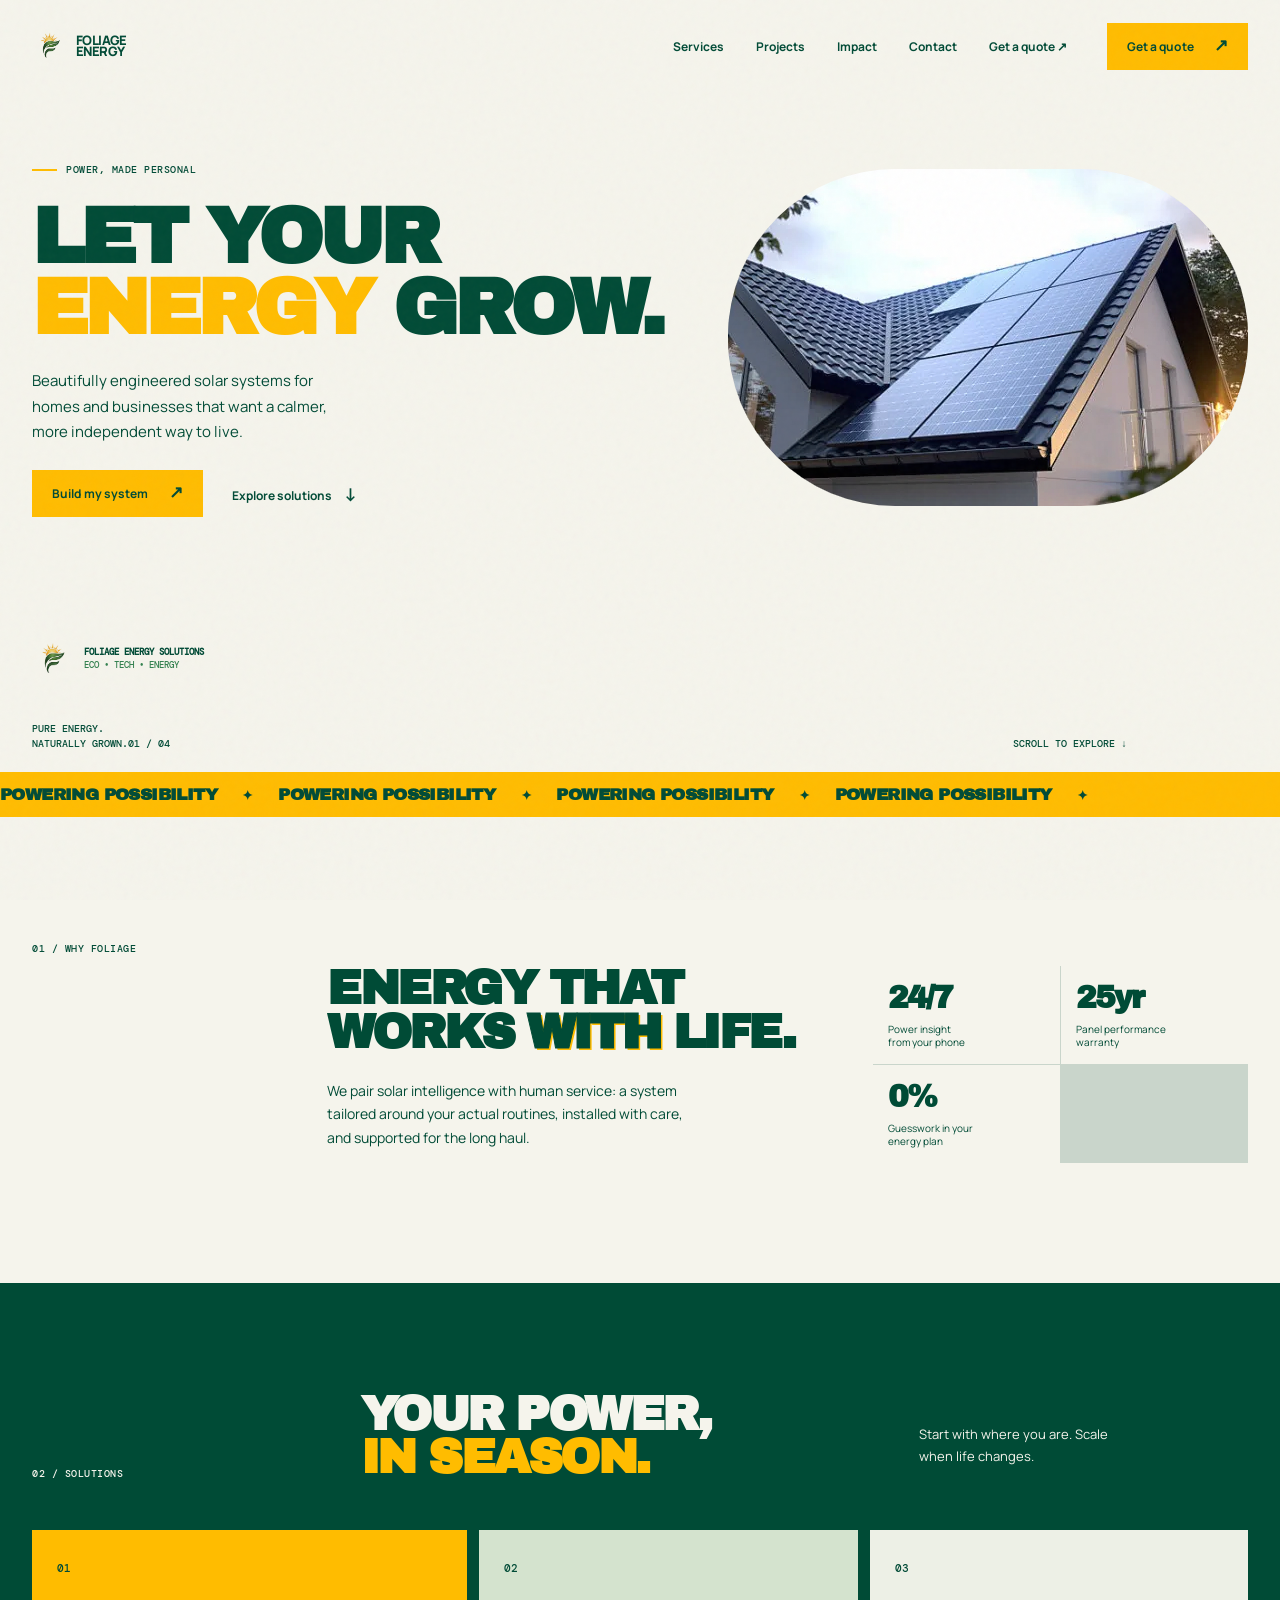
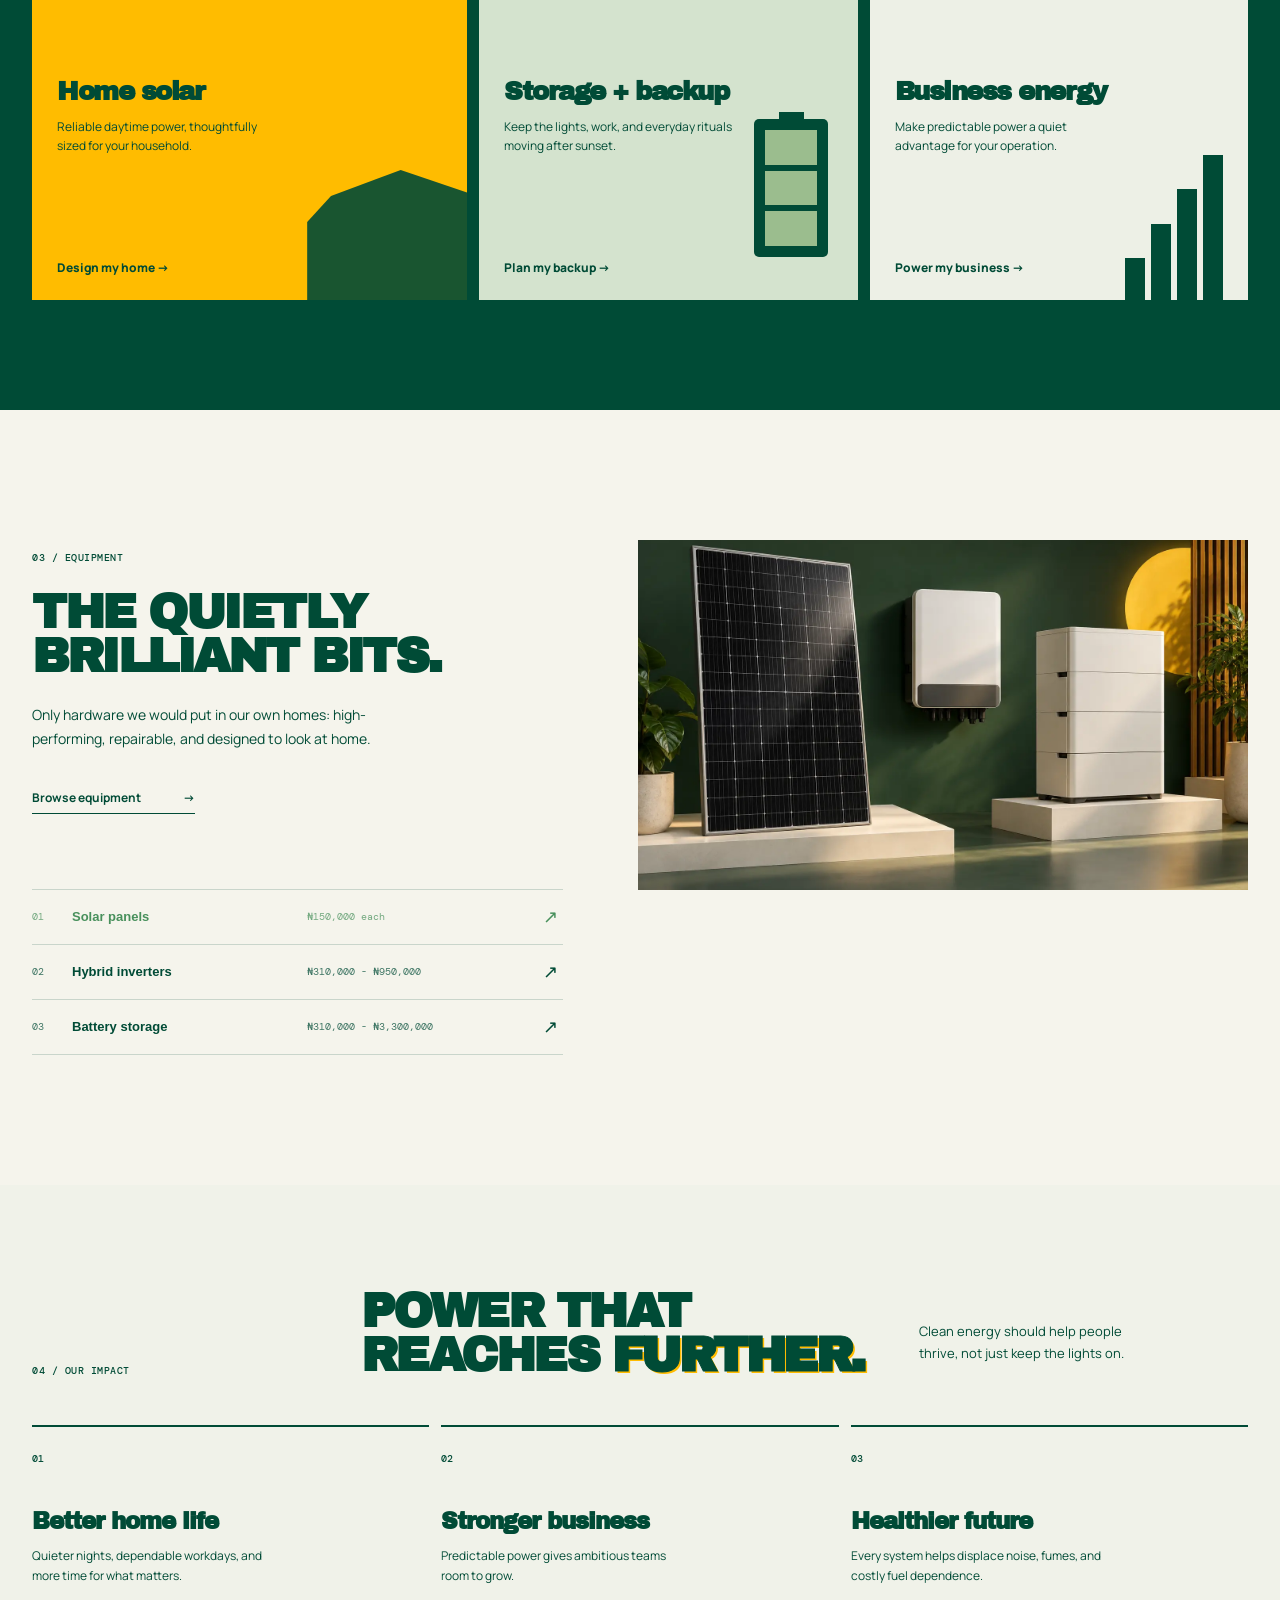
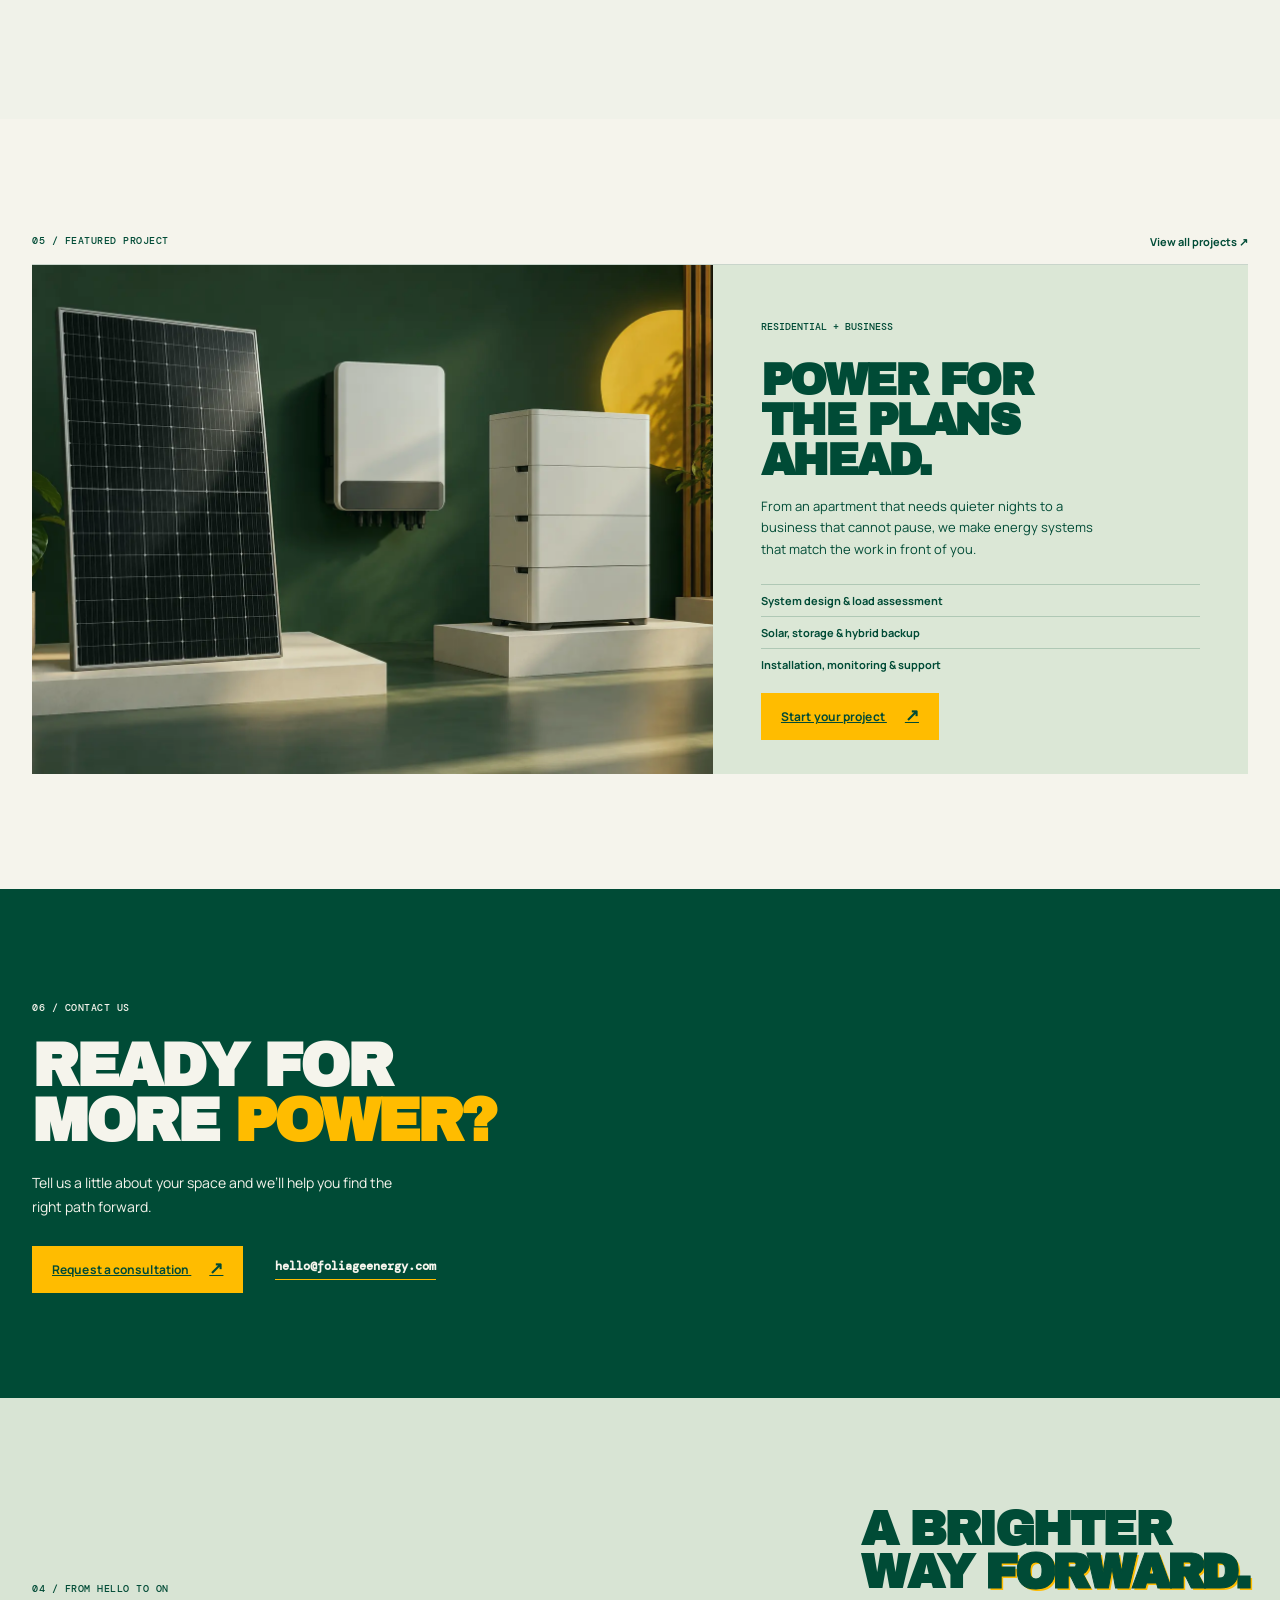
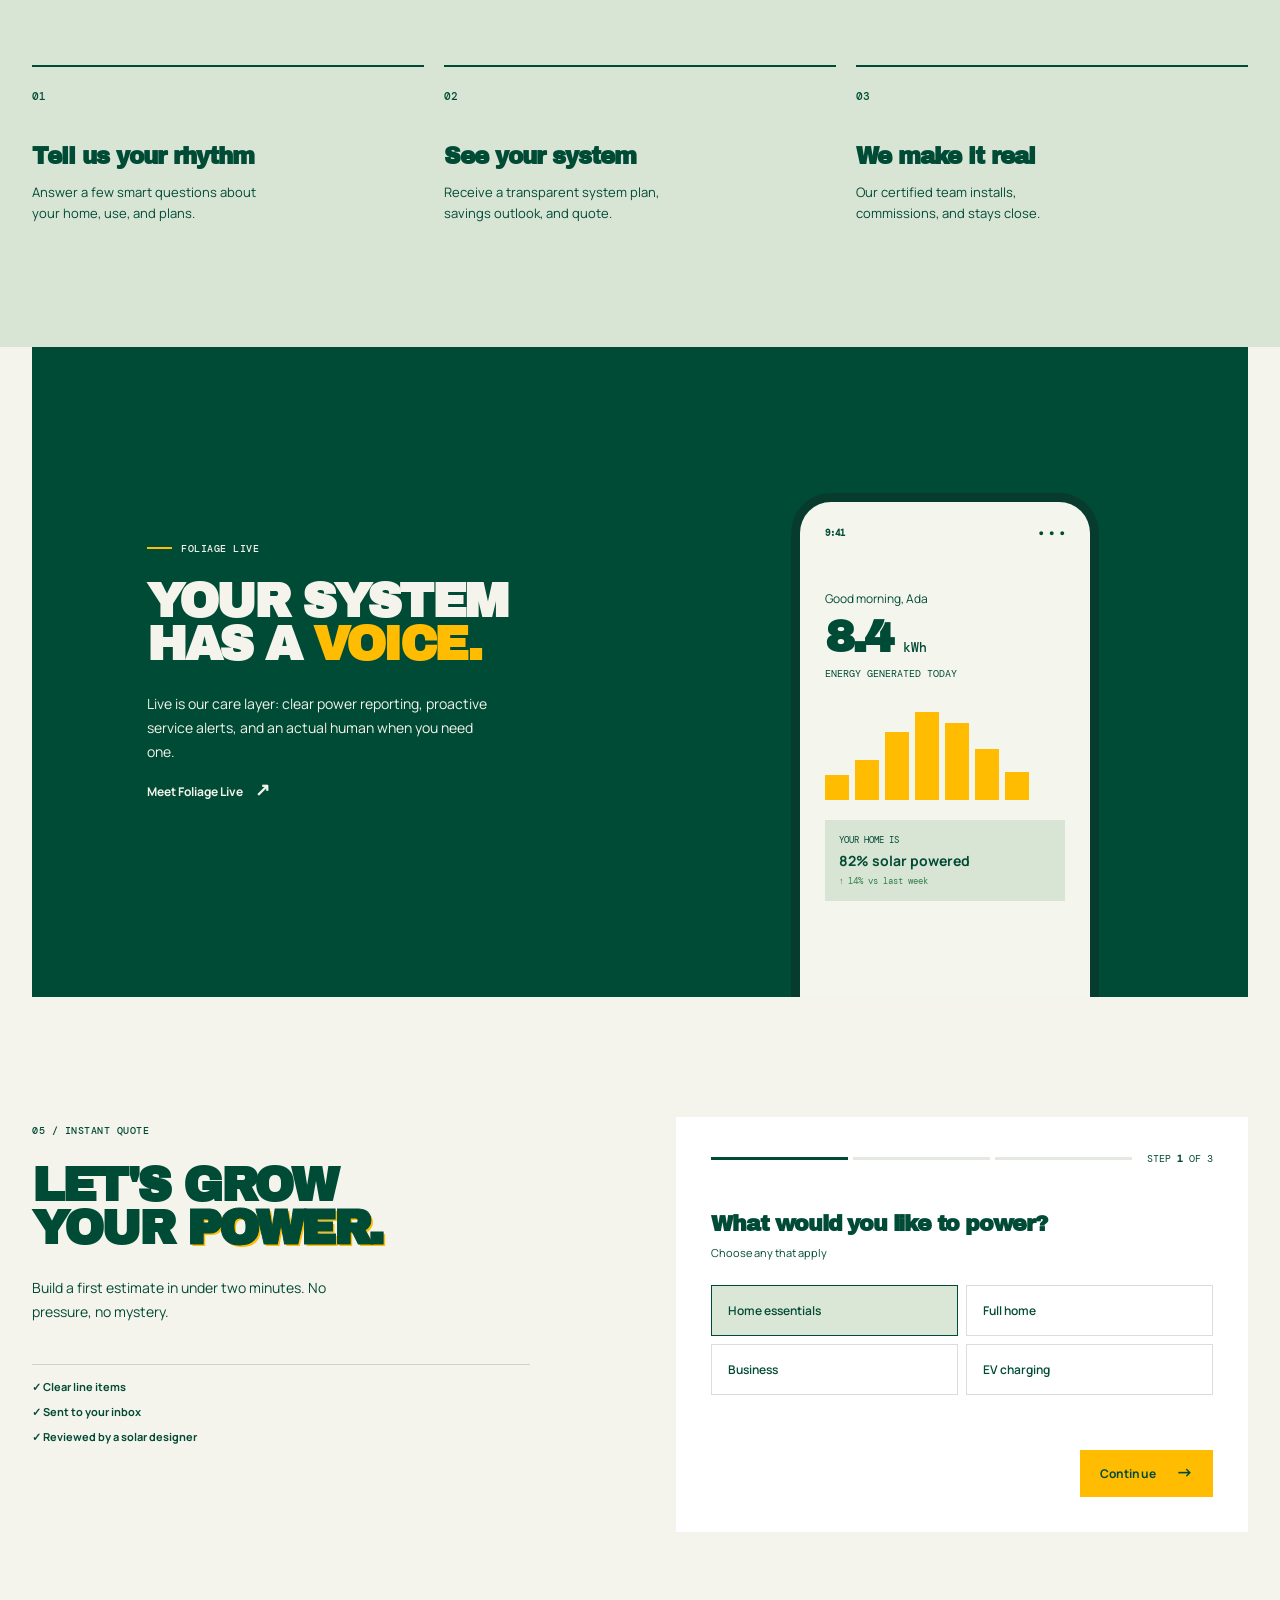
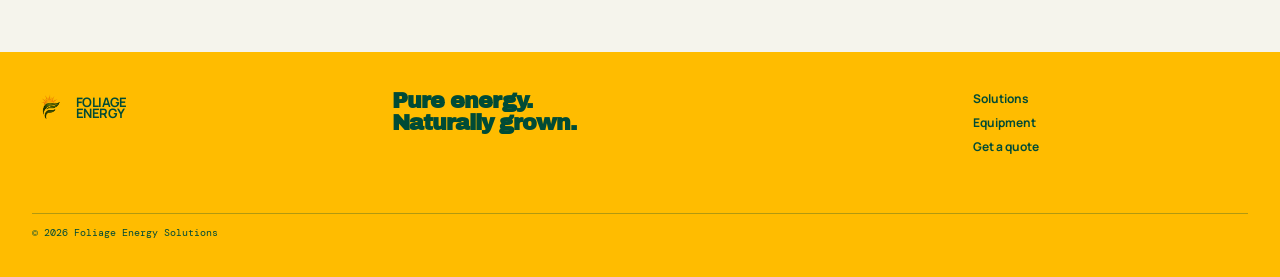
==== commit 73b687e9: "Fix icon path in index.html to ensure correct loading of the favicon" ====
--- a/index.html
+++ b/index.html
@@ -6,7 +6,7 @@
   <meta name="viewport" content="width=device-width, initial-scale=1.0" />
   <title>Foliage Energy Solutions | Pure energy. Naturally grown.</title>
   <link rel="preconnect" href="https://fonts.googleapis.com">
-  <link rel="icon" type="image/webp" href="/assets/fes-logo.webp">
+  <link rel="icon" type="image/webp" href="assets/fes-logo.webp">
   <link rel="preconnect" href="https://fonts.gstatic.com" crossorigin>
   <link
     href="https://fonts.googleapis.com/css2?family=DM+Mono:wght@400;500&family=Manrope:wght@400;500;600;700;800&family=Archivo+Black&display=swap"
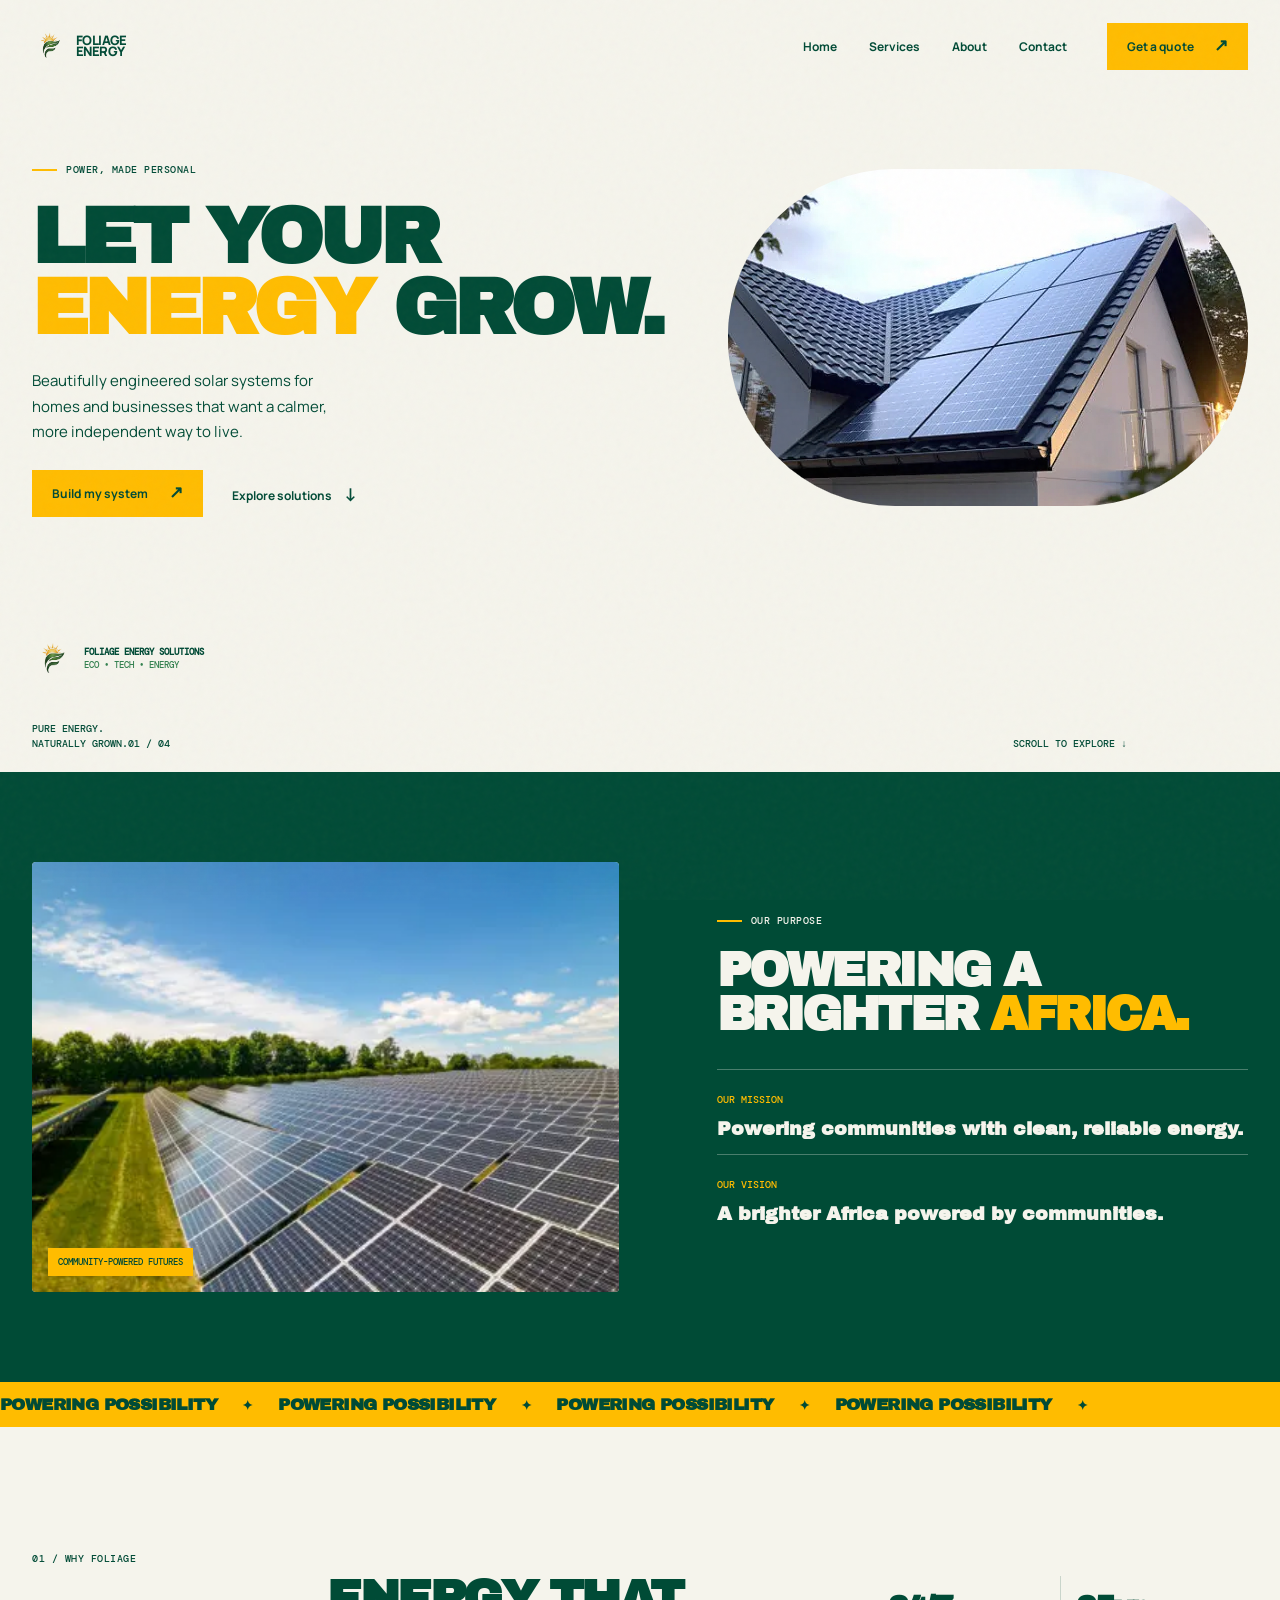
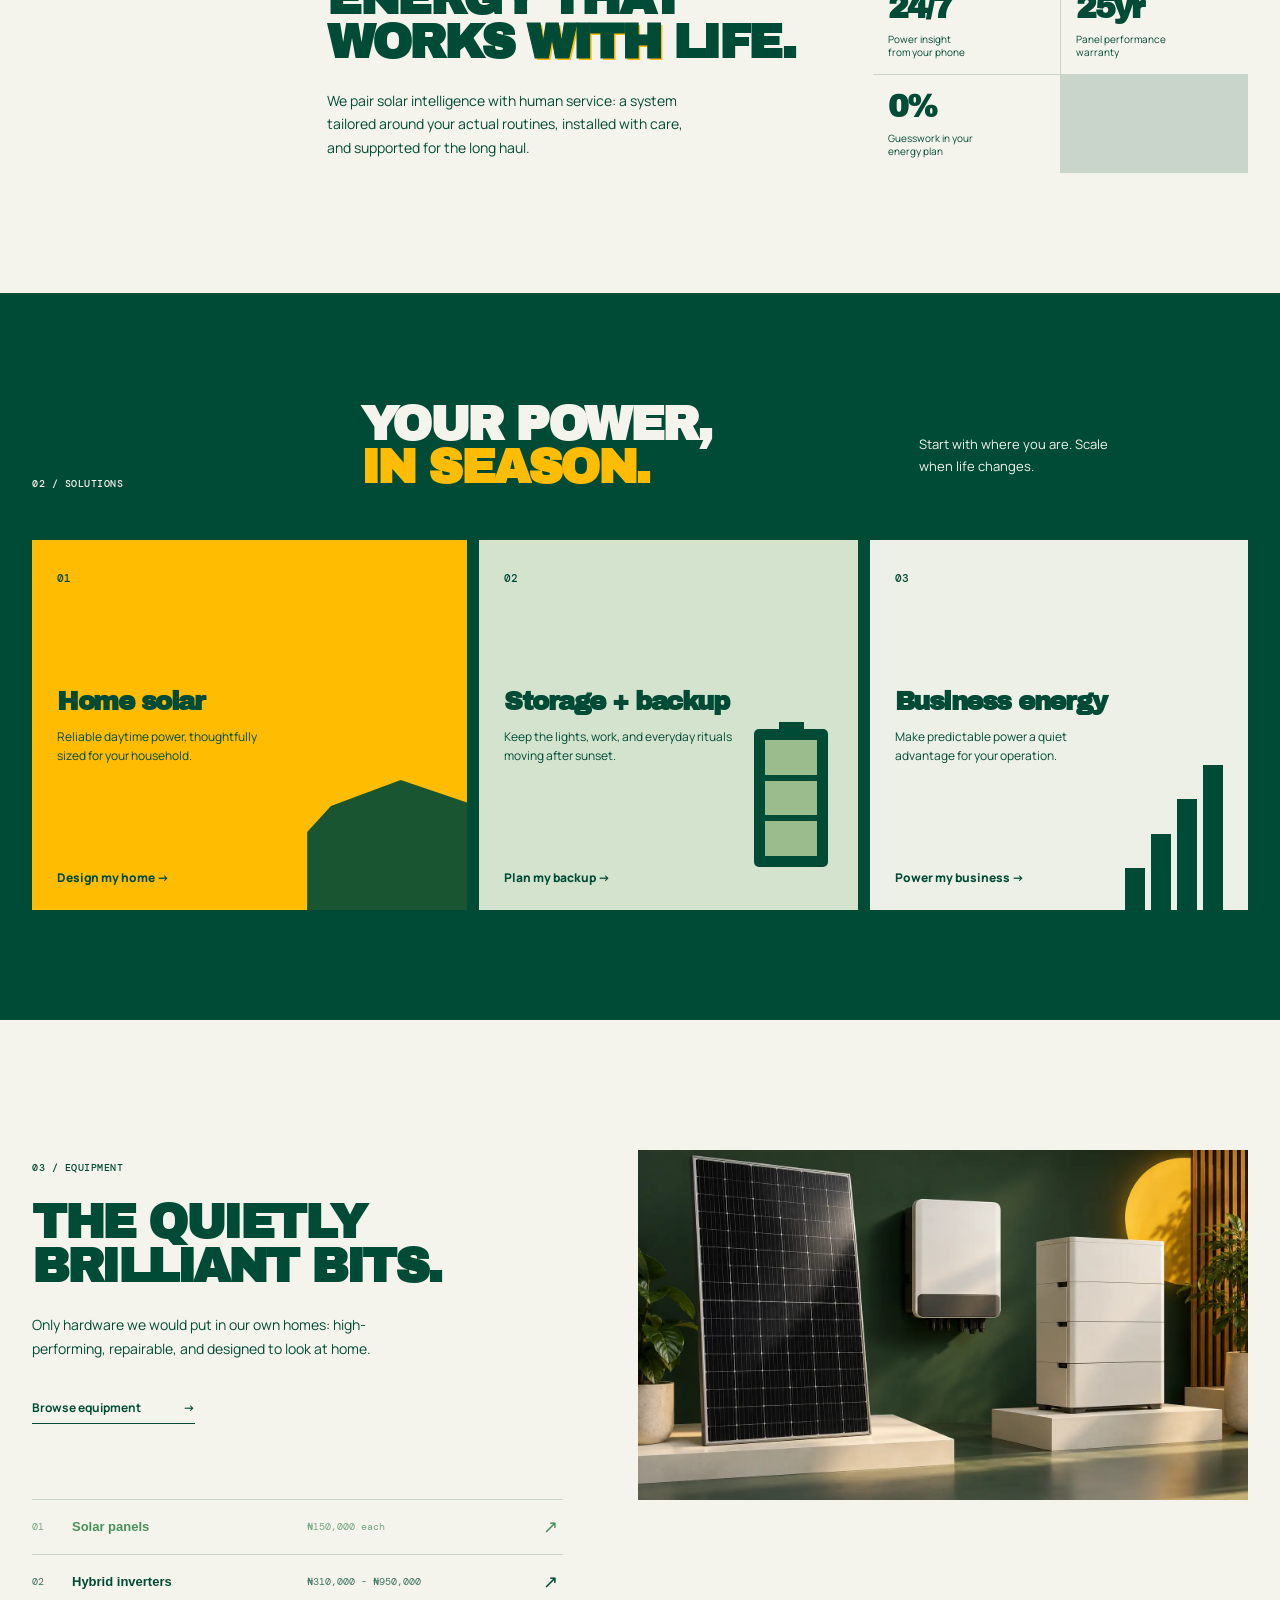
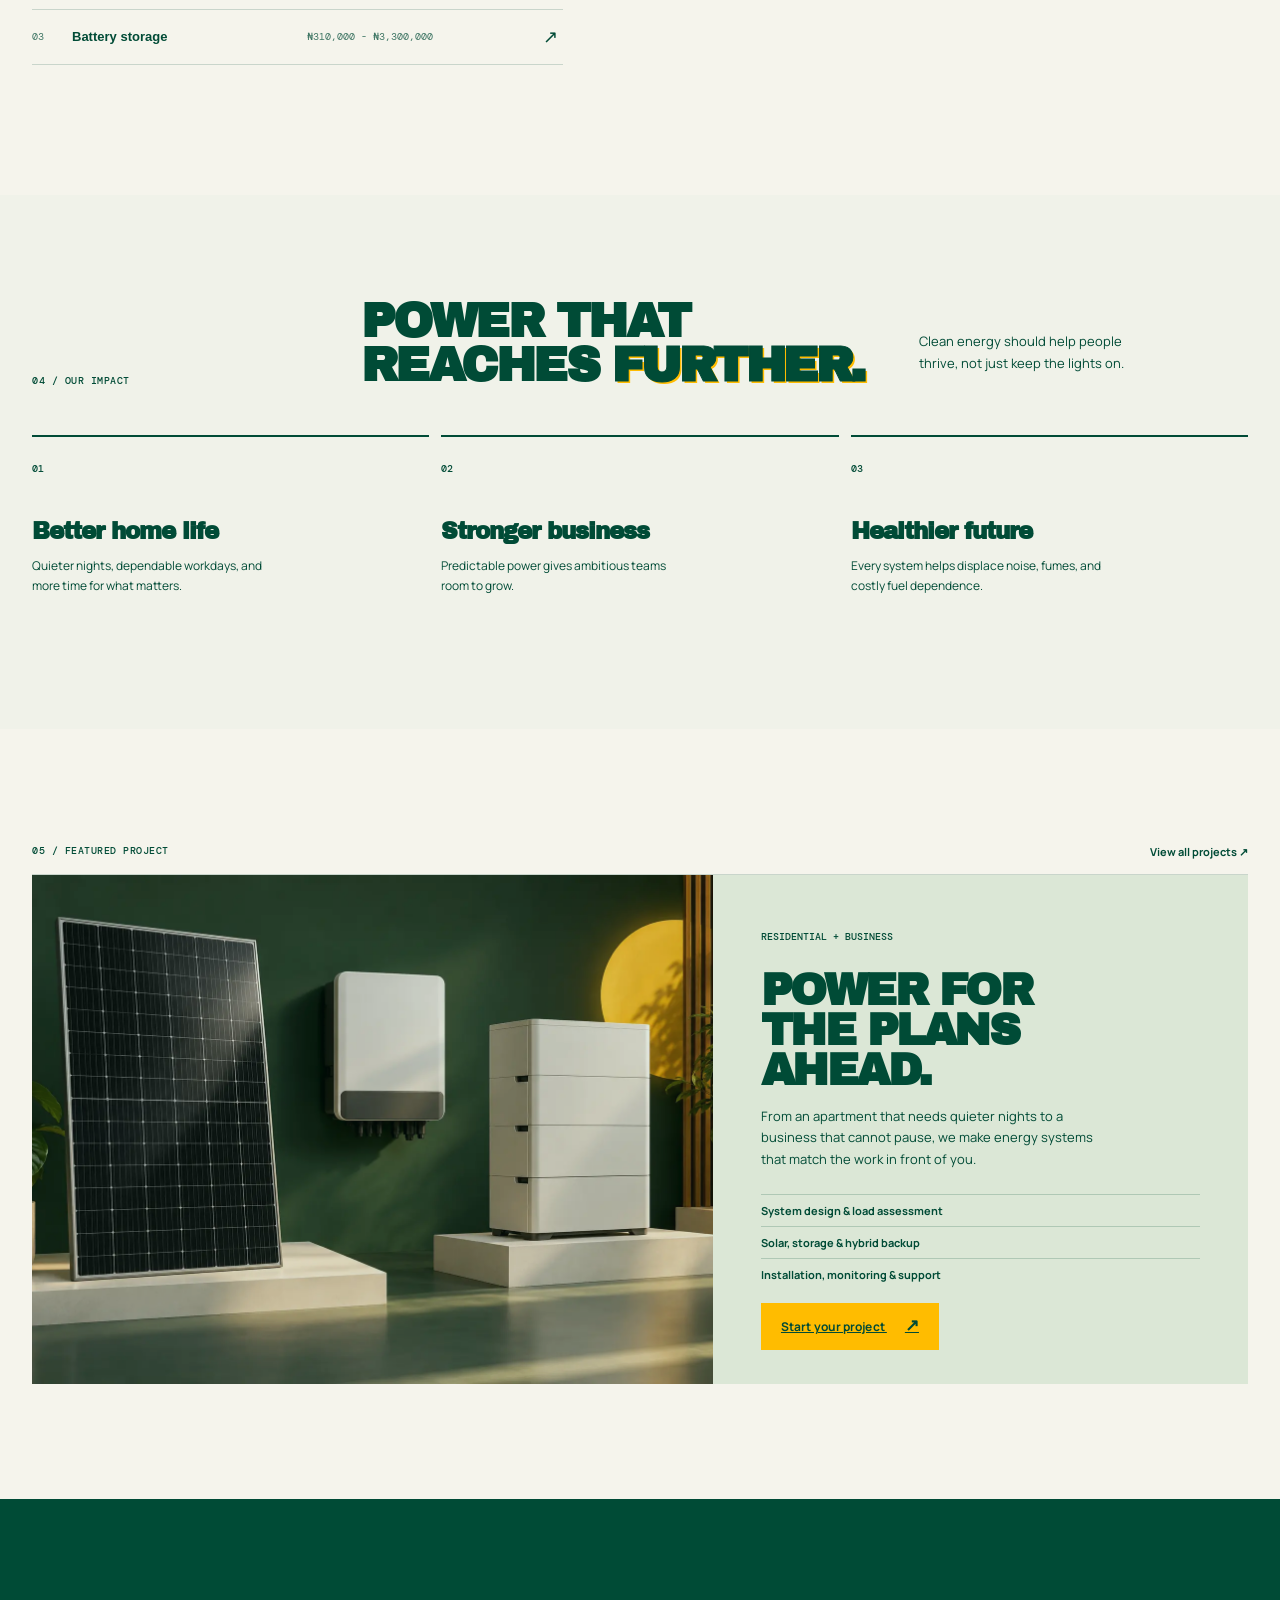
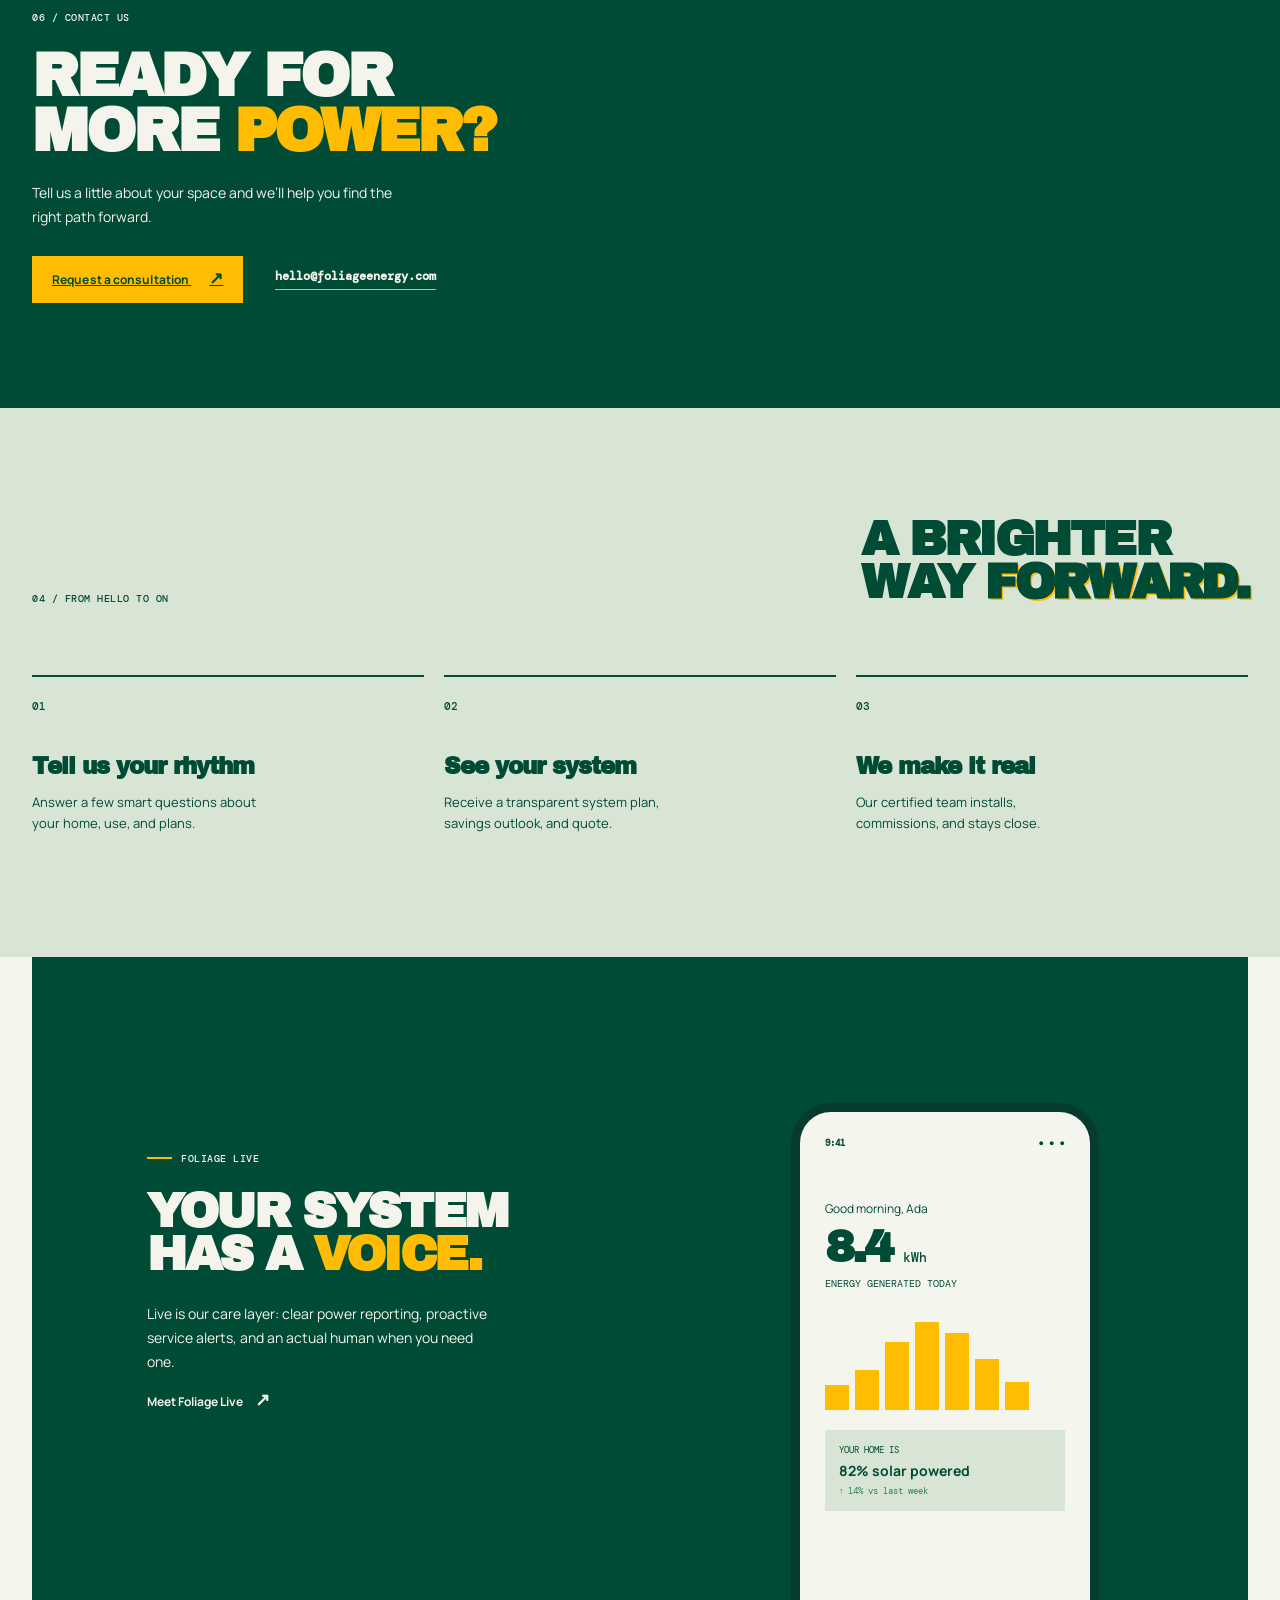
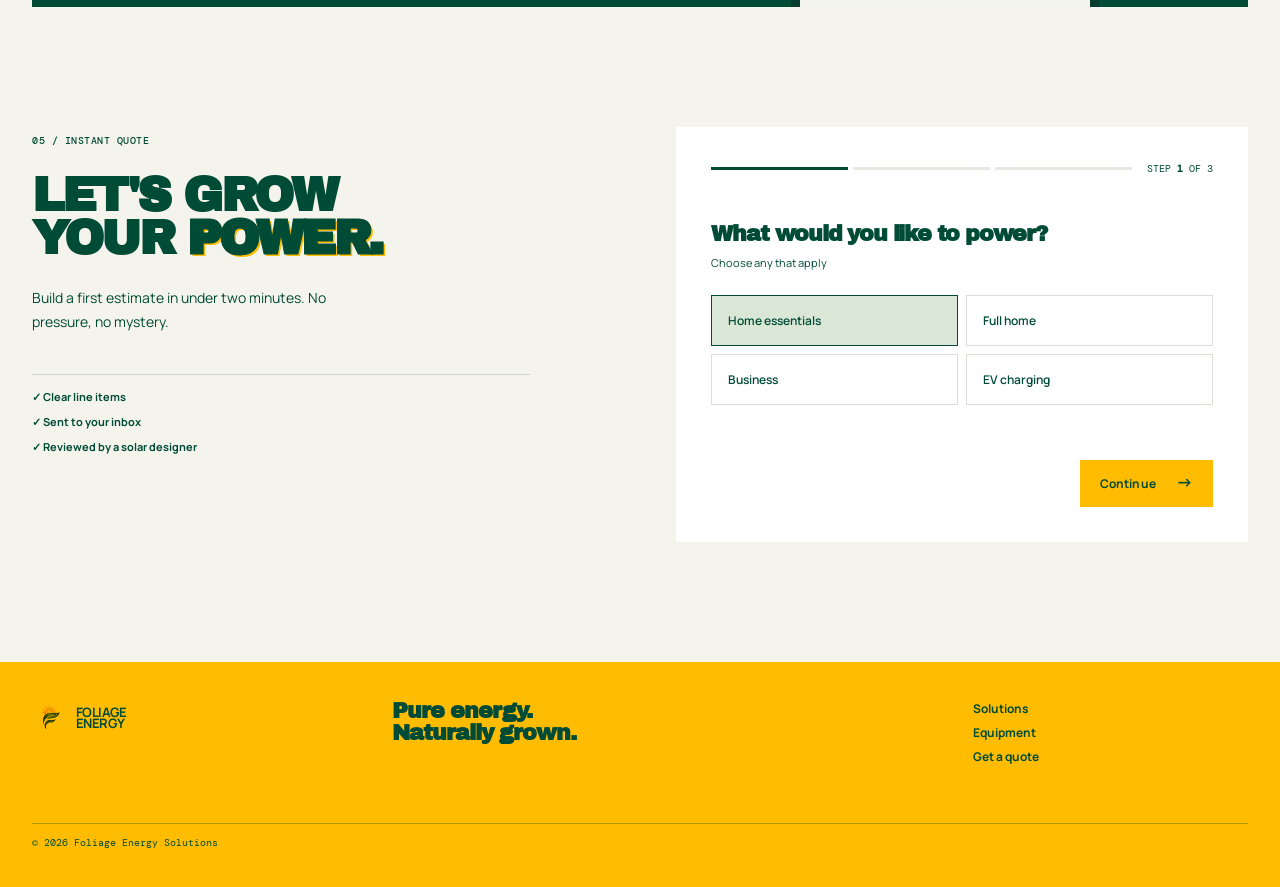
==== commit 7a79e197: "Add About page, navigation functionality, and new assets for improved user experience" ====
--- a/index.html
+++ b/index.html
@@ -43,6 +43,27 @@
     
       <div class="hero-foot"><span>PURE ENERGY.<br>NATURALLY GROWN.</span><span>01 / 04</span><span class="scroll">SCROLL TO
           EXPLORE ↓</span></div>
+    </section>
+
+    <section class="home-purpose">
+      <div class="shell home-purpose-grid">
+        <div class="home-purpose-photo">
+          <img src="assets/solar-farm.webp" alt="A solar farm capturing clean energy from the sun">
+          <span>COMMUNITY-POWERED FUTURES</span>
+        </div>
+        <div class="home-purpose-copy">
+          <span class="eyebrow"><i></i> OUR PURPOSE</span>
+          <h2>POWERING A<br>BRIGHTER <em>AFRICA.</em></h2>
+          <article>
+            <span>OUR MISSION</span>
+            <p>Powering communities with clean, reliable energy.</p>
+          </article>
+          <article>
+            <span>OUR VISION</span>
+            <p>A brighter Africa powered by communities.</p>
+          </article>
+        </div>
+      </div>
     </section>
 
     <section class="ticker">
@@ -200,6 +221,7 @@
     <h2>YOUR POWER PLAN<br>IS <em>SPROUTING.</em></h2>
     <p id="quote-summary"></p><button class="btn btn-dark close">Done <b>→</b></button>
   </dialog>
+  <script src="navigation.js"></script>
   <script src="script.js"></script>
   <script src="template.js"></script>
   <script src="wattage-controls.js"></script>
--- a/styles.css
+++ b/styles.css
@@ -168,16 +168,17 @@
         background: #dbe7d6
     }
 
-    .nav .nav-links .mobile-quote-link {
-        margin-top: 24px;
+    .nav .nav-links .mobile-quote-action {
+        display: block;
+        width: min(100%, 600px);
+        margin: 24px auto 0;
         padding: 17px 20px;
         border: 0;
-        background: var(--yellow);
         font-size: 14px;
         text-align: center
     }
 
-    .mobile-quote-link b {
+    .mobile-quote-action b {
         margin-left: 12px
     }
 
@@ -202,6 +203,10 @@
 
 body.menu-open {
     overflow: hidden
+}
+
+.mobile-quote-action {
+    display: none
 }
 
 .hero {
@@ -705,6 +710,120 @@
     height: 145px
 }
 
+@media (max-width: 960px) {
+    .solution-card > span,
+    .solution-card h3,
+    .solution-card p {
+        position: relative;
+        z-index: 1
+    }
+
+    .solution-card h3 {
+        margin-top: 48px;
+        font-size: 23px
+    }
+
+    .solution-card p {
+        max-width: 205px
+    }
+
+    .mini-house {
+        z-index: 0;
+        width: 145px;
+        height: 100px;
+        right: -24px
+    }
+
+    .battery-icon {
+        z-index: 0;
+        right: 22px;
+        bottom: 28px;
+        width: 58px;
+        height: 108px;
+        padding: 9px
+    }
+
+    .battery-icon:before {
+        left: 17px
+    }
+
+    .bar-chart {
+        z-index: 0;
+        right: 20px;
+        height: 98px;
+        gap: 5px
+    }
+
+    .bar-chart i {
+        width: 15px
+    }
+
+    .bar-chart i:nth-child(1) {
+        height: 30px
+    }
+
+    .bar-chart i:nth-child(2) {
+        height: 48px
+    }
+
+    .bar-chart i:nth-child(3) {
+        height: 72px
+    }
+
+    .bar-chart i:nth-child(4) {
+        height: 98px
+    }
+
+    .solution-card a {
+        z-index: 2;
+        left: 17px;
+        bottom: 17px;
+        padding: 8px;
+        background: var(--cream)
+    }
+
+    .home-card a {
+        background: var(--yellow)
+    }
+
+    .battery-card a {
+        background: #d4e3ce
+    }
+
+    .business-card a {
+        background: #edf0e6
+    }
+}
+
+@media (max-width: 1140px) {
+    .mini-house,
+    .battery-icon,
+    .bar-chart {
+        right: 0;
+        bottom: 0;
+        transform: scale(.8);
+        transform-origin: bottom right
+    }
+}
+
+@media (max-width: 750px) {
+    .mini-house,
+    .battery-icon,
+    .bar-chart {
+        transform: scale(1)
+    }
+
+    .battery-icon {
+        right: 30px;
+        bottom: 43px
+    }
+
+    .bar-chart {
+        right: 25px;
+        bottom: 0
+    }
+}
+
 .equipment {
     display: grid;
     grid-template-columns: 1fr 1.15fr;
@@ -1255,7 +1374,7 @@
     }
 
     .solution-card {
-        height: 280px
+        height: 320px
     }
 
     .equipment {
@@ -1403,4 +1522,394 @@
 
 .appliance-picker.is-hidden {
     display: none
+}
+
+.about-page .wordmark {
+    display: flex;
+    align-items: center;
+    gap: 8px
+}
+
+.about-page .wordmark img {
+    width: 36px;
+    height: 36px;
+    object-fit: contain;
+    mix-blend-mode: multiply
+}
+
+.about-page .wordmark span {
+    font-size: 13px;
+    line-height: .82;
+    letter-spacing: -.6px
+}
+
+.about-hero {
+    display: grid;
+    grid-template-columns: 1fr 1fr;
+    align-items: center;
+    gap: 7%;
+    min-height: 590px;
+    padding-top: 40px;
+    padding-bottom: 70px
+}
+
+.about-hero h1 {
+    margin: 26px 0;
+    font: 800 clamp(48px, 6.1vw, 82px)/.94 'Archivo Black', sans-serif;
+    letter-spacing: -3px
+}
+
+.about-hero h1 em,
+.about-principles-heading h2 em,
+.community-heading h2 em {
+    color: var(--yellow);
+    font-style: normal
+}
+
+.about-hero-copy>p {
+    max-width: 470px;
+    font-size: 16px;
+    line-height: 1.75
+}
+
+.about-hero-image {
+    position: relative;
+    min-height: 420px;
+    background: #dbe7d6;
+    display: grid;
+    place-items: center;
+    overflow: hidden;
+    border-radius: 4px
+}
+
+.about-hero-image img {
+    display: block;
+    width: 100%;
+    height: 100%;
+    position: absolute;
+    inset: 0;
+    object-fit: contain
+}
+
+.about-hero-image span {
+    position: absolute;
+    left: 18px;
+    bottom: 16px;
+    padding: 8px 10px;
+    background: var(--yellow);
+    font: 500 9px 'DM Mono'
+}
+
+.about-story {
+    padding: 105px 0;
+    background: var(--green);
+    color: var(--cream)
+}
+
+.about-story-grid {
+    display: grid;
+    grid-template-columns: 1fr 2fr;
+    gap: 8%
+}
+
+.about-story h2,
+.about-principles h2,
+.community-heading h2,
+.about-close h2 {
+    margin: 0 0 30px;
+    font-size: 48px;
+    letter-spacing: -2.5px
+}
+
+.about-story h2 em,
+.about-close h2 em {
+    color: var(--yellow);
+    font-style: normal
+}
+
+.about-story-grid>div>p {
+    max-width: 700px;
+    font-size: 14px;
+    line-height: 1.8
+}
+
+.about-principles {
+    padding-top: 115px;
+    padding-bottom: 120px
+}
+
+.about-principles-heading {
+    display: flex;
+    justify-content: space-between;
+    align-items: end;
+    margin-bottom: 55px
+}
+
+.about-principles-heading h2 {
+    margin-bottom: 0
+}
+
+.about-principles-heading h2 em {
+    color: var(--green);
+    -webkit-text-stroke: 1px var(--green);
+    text-shadow: 2px 2px 0 var(--yellow)
+}
+
+.principle-grid {
+    display: grid;
+    grid-template-columns: repeat(3, 1fr);
+    gap: 28px
+}
+
+.principle-grid article {
+    border-top: 2px solid var(--green);
+    padding-top: 18px
+}
+
+.principle-grid article>span {
+    font: 500 10px 'DM Mono'
+}
+
+.principle-grid h3 {
+    margin: 44px 0 10px;
+    font: 800 24px 'Archivo Black'
+}
+
+.principle-grid p {
+    max-width: 300px;
+    font-size: 13px;
+    line-height: 1.7
+}
+
+.community-power {
+    padding: 110px 0;
+    background: var(--green);
+    color: var(--cream)
+}
+
+.community-heading {
+    display: flex;
+    justify-content: space-between;
+    align-items: end;
+    gap: 30px;
+    margin-bottom: 60px
+}
+
+.community-heading h2 {
+    margin: 0
+}
+
+.community-steps article {
+    display: grid;
+    grid-template-columns: 80px 1fr 30px;
+    align-items: center;
+    gap: 20px;
+    padding: 25px 0;
+    border-top: 1px solid rgba(245, 244, 236, .3)
+}
+
+.community-steps article>span,
+.community-steps article>b {
+    color: var(--yellow);
+    font: 500 13px 'DM Mono'
+}
+
+.community-steps h3 {
+    margin: 0 0 7px;
+    font: 800 23px 'Archivo Black'
+}
+
+.community-steps p {
+    margin: 0;
+    max-width: 590px;
+    color: var(--muted);
+    font-size: 13px;
+    line-height: 1.6
+}
+
+.about-close {
+    padding-top: 115px;
+    padding-bottom: 125px
+}
+
+.about-close h2 {
+    margin-top: 27px
+}
+
+.about-close>p {
+    max-width: 580px;
+    margin-bottom: 28px;
+    font-size: 15px;
+    line-height: 1.75
+}
+
+@media (max-width: 760px) {
+    .about-hero {
+        display: flex;
+        flex-direction: column;
+        align-items: stretch;
+        gap: 35px;
+        padding-top: 45px;
+        padding-bottom: 65px
+    }
+
+    .about-hero h1 {
+        font-size: 53px;
+        letter-spacing: -2px
+    }
+
+    .about-hero-copy>p {
+        font-size: 14px
+    }
+
+    .about-hero-image {
+        min-height: 300px
+    }
+
+    .about-story,
+    .community-power {
+        padding: 75px 0
+    }
+
+    .about-story-grid {
+        display: block
+    }
+
+    .about-story-grid>div {
+        margin-top: 28px
+    }
+
+    .about-story h2,
+    .about-principles h2,
+    .community-heading h2,
+    .about-close h2 {
+        font-size: 37px;
+        letter-spacing: -2px
+    }
+
+    .about-principles {
+        padding-top: 80px;
+        padding-bottom: 85px
+    }
+
+    .about-principles-heading,
+    .community-heading {
+        display: block;
+        margin-bottom: 42px
+    }
+
+    .about-principles-heading h2,
+    .community-heading h2 {
+        margin-top: 24px
+    }
+
+    .principle-grid {
+        grid-template-columns: 1fr;
+        gap: 28px
+    }
+
+    .principle-grid h3 {
+        margin-top: 25px
+    }
+
+    .community-steps article {
+        grid-template-columns: 34px 1fr 20px;
+        gap: 12px;
+        padding: 20px 0
+    }
+
+    .community-steps h3 {
+        font-size: 19px
+    }
+
+    .about-close {
+        padding-top: 80px;
+        padding-bottom: 90px
+    }
+}
+
+.home-purpose {
+    padding: 90px 0;
+    background: var(--green);
+    color: var(--cream)
+}
+
+.home-purpose-grid {
+    display: grid;
+    grid-template-columns: 1.05fr .95fr;
+    align-items: center;
+    gap: 8%
+}
+
+.home-purpose-photo {
+    position: relative;
+    min-height: 430px;
+    overflow: hidden;
+    border-radius: 4px;
+    background: #dbe7d6
+}
+
+.home-purpose-photo img {
+    position: absolute;
+    inset: 0;
+    width: 100%;
+    height: 100%;
+    object-fit: cover
+}
+
+.home-purpose-photo span {
+    position: absolute;
+    left: 16px;
+    bottom: 16px;
+    padding: 8px 10px;
+    background: var(--yellow);
+    color: var(--green);
+    font: 500 9px 'DM Mono'
+}
+
+.home-purpose-copy h2 {
+    margin: 22px 0 32px;
+    font-size: 48px;
+    letter-spacing: -2.5px
+}
+
+.home-purpose-copy h2 em {
+    color: var(--yellow);
+    font-style: normal
+}
+
+.home-purpose-copy article {
+    padding: 16px 0 12px;
+    border-top: 1px solid rgba(245, 244, 236, .3)
+}
+
+.home-purpose-copy article span {
+    color: var(--yellow);
+    font: 500 10px 'DM Mono'
+}
+
+.home-purpose-copy article p {
+    margin: 8px 0 0;
+    font: 800 19px 'Archivo Black';
+    line-height: 1.4
+}
+
+@media (max-width: 760px) {
+    .home-purpose {
+        padding: 70px 0
+    }
+
+    .home-purpose-grid {
+        grid-template-columns: 1fr;
+        gap: 32px
+    }
+
+    .home-purpose-photo {
+        min-height: 250px
+    }
+
+    .home-purpose-copy h2 {
+        font-size: 37px;
+        letter-spacing: -2px
+    }
 }
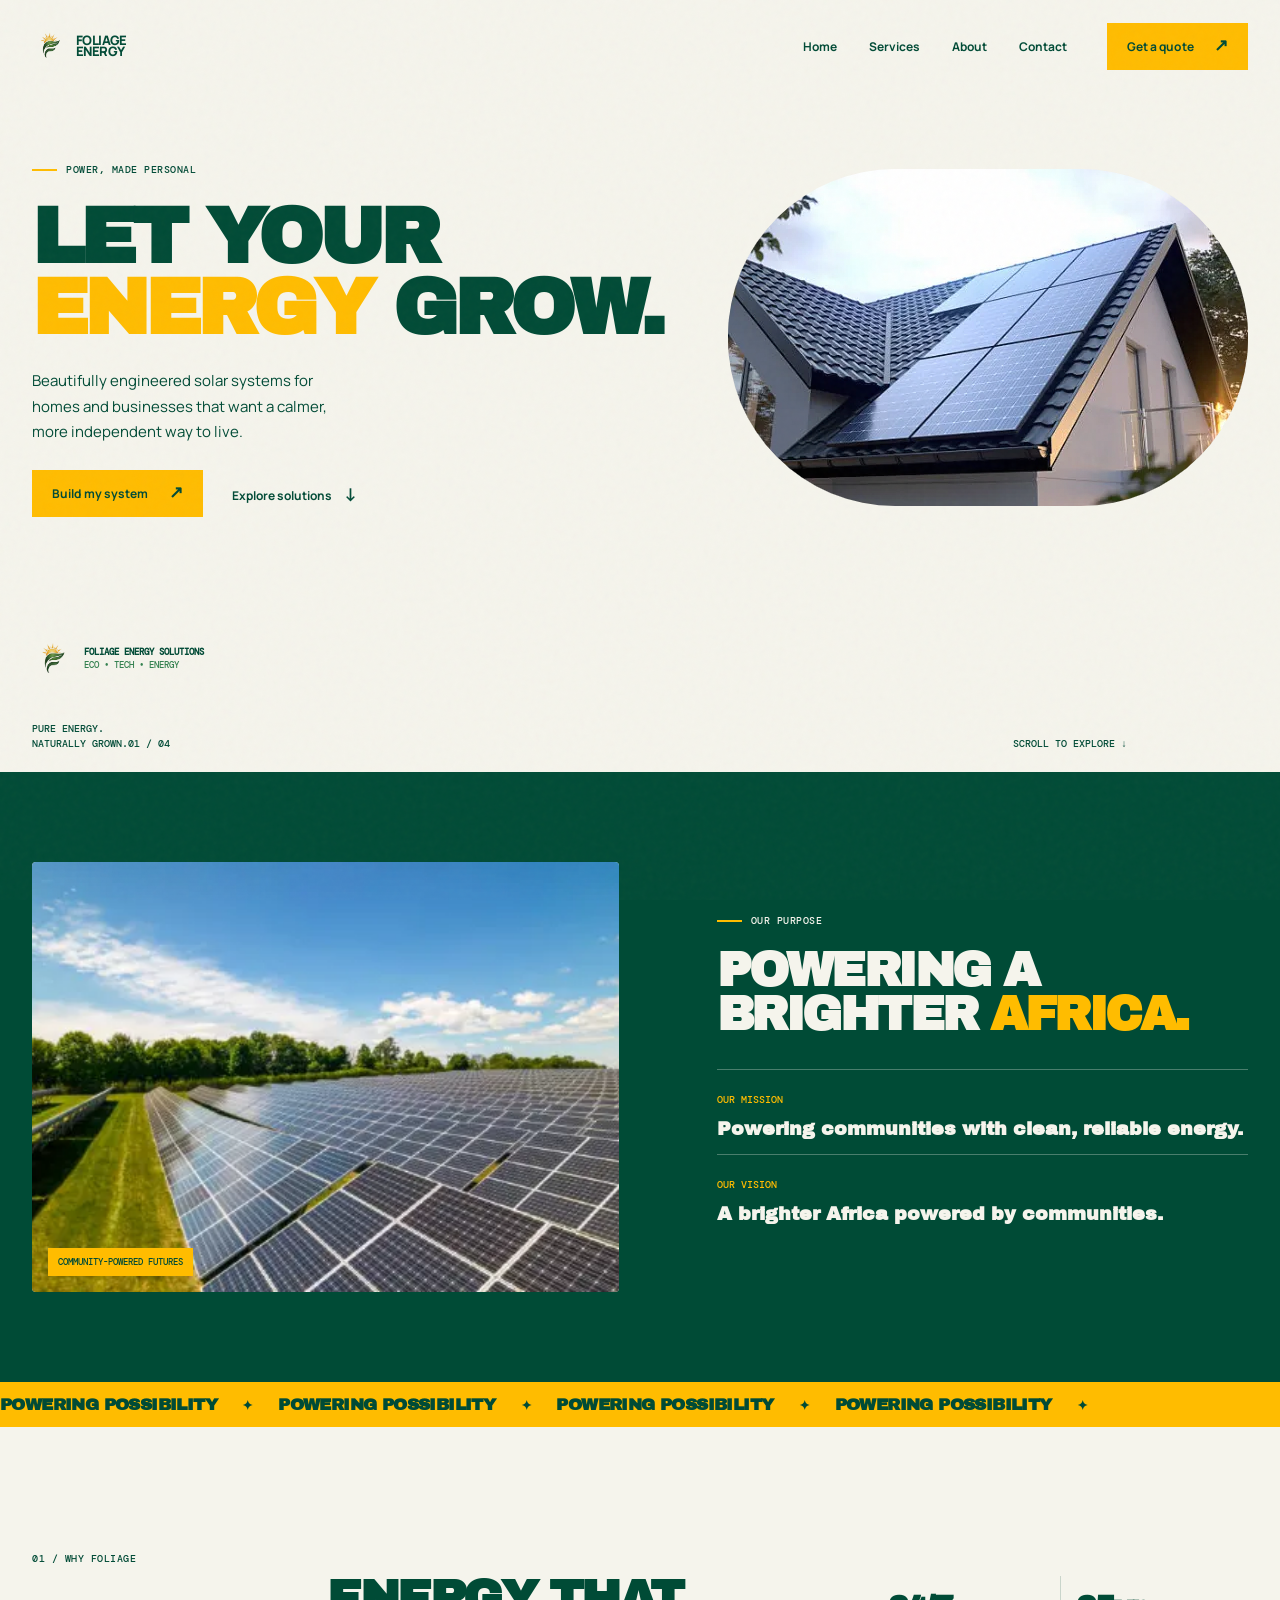
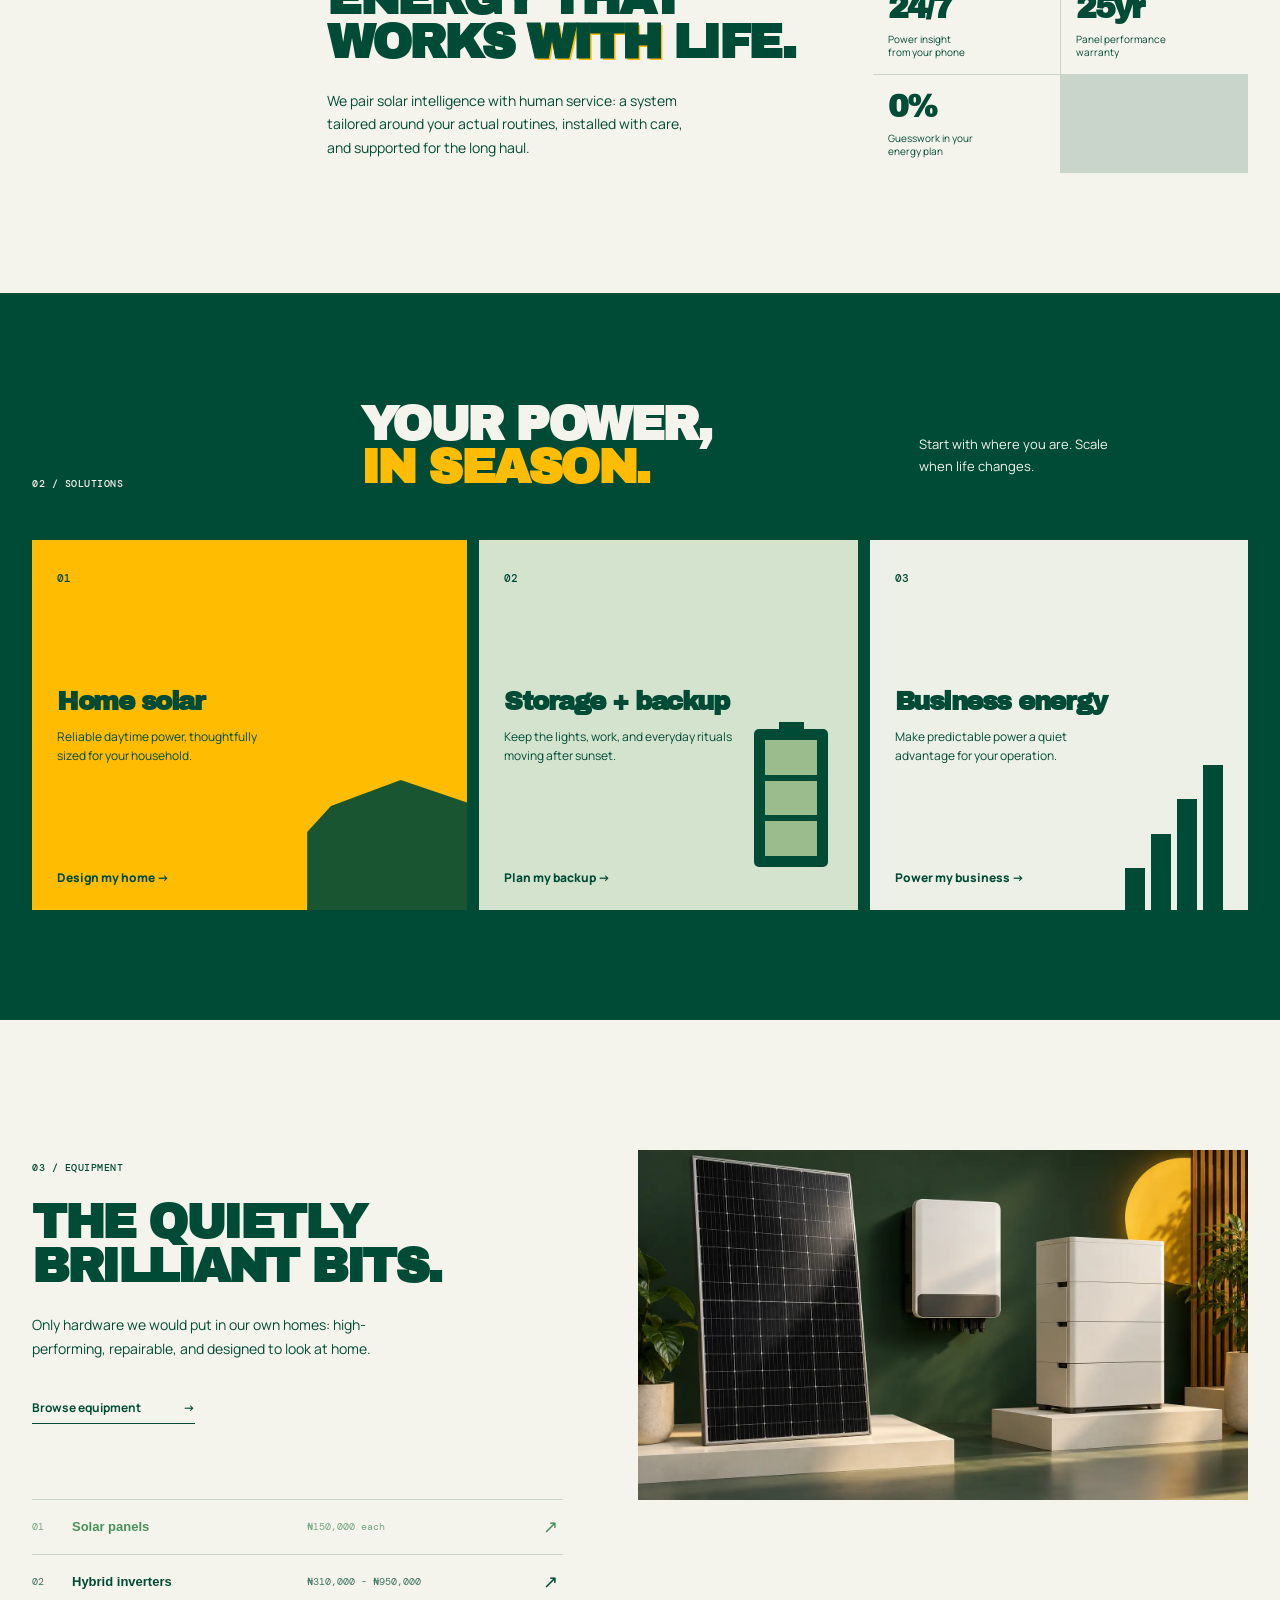
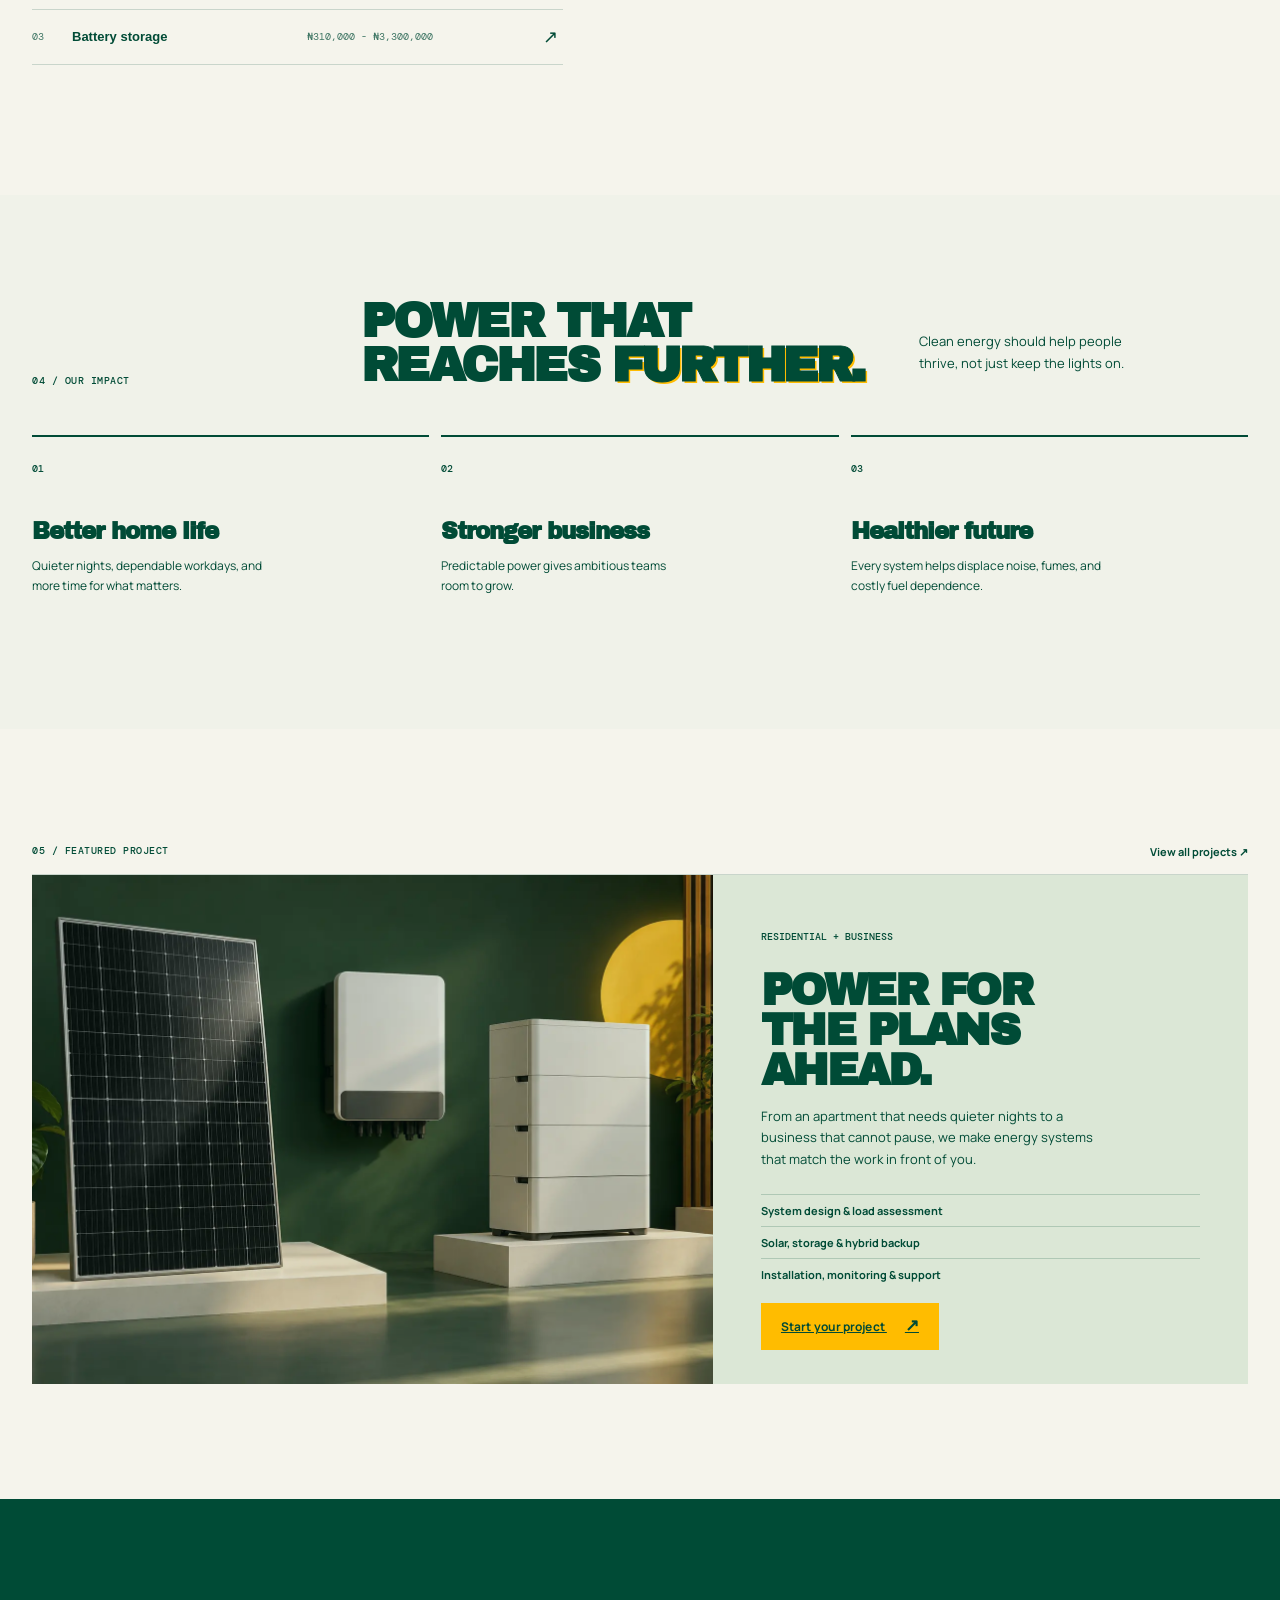
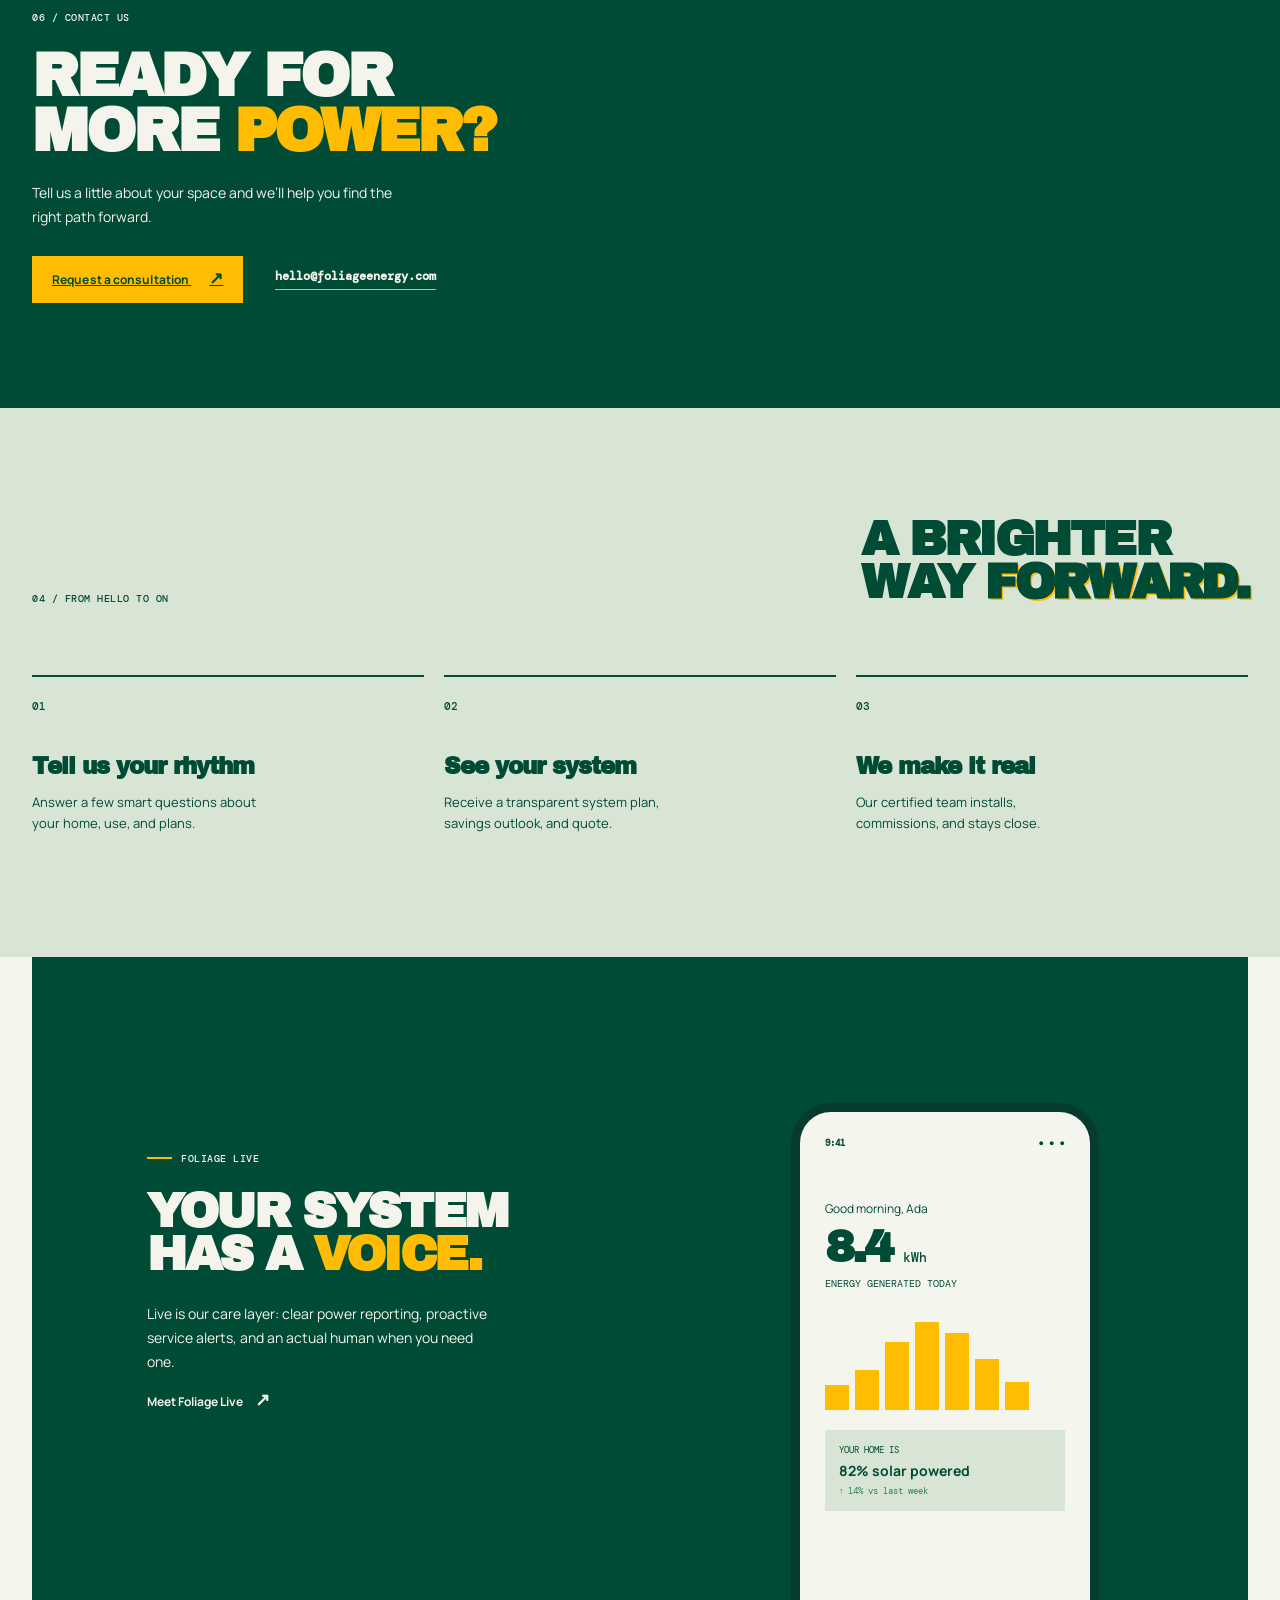
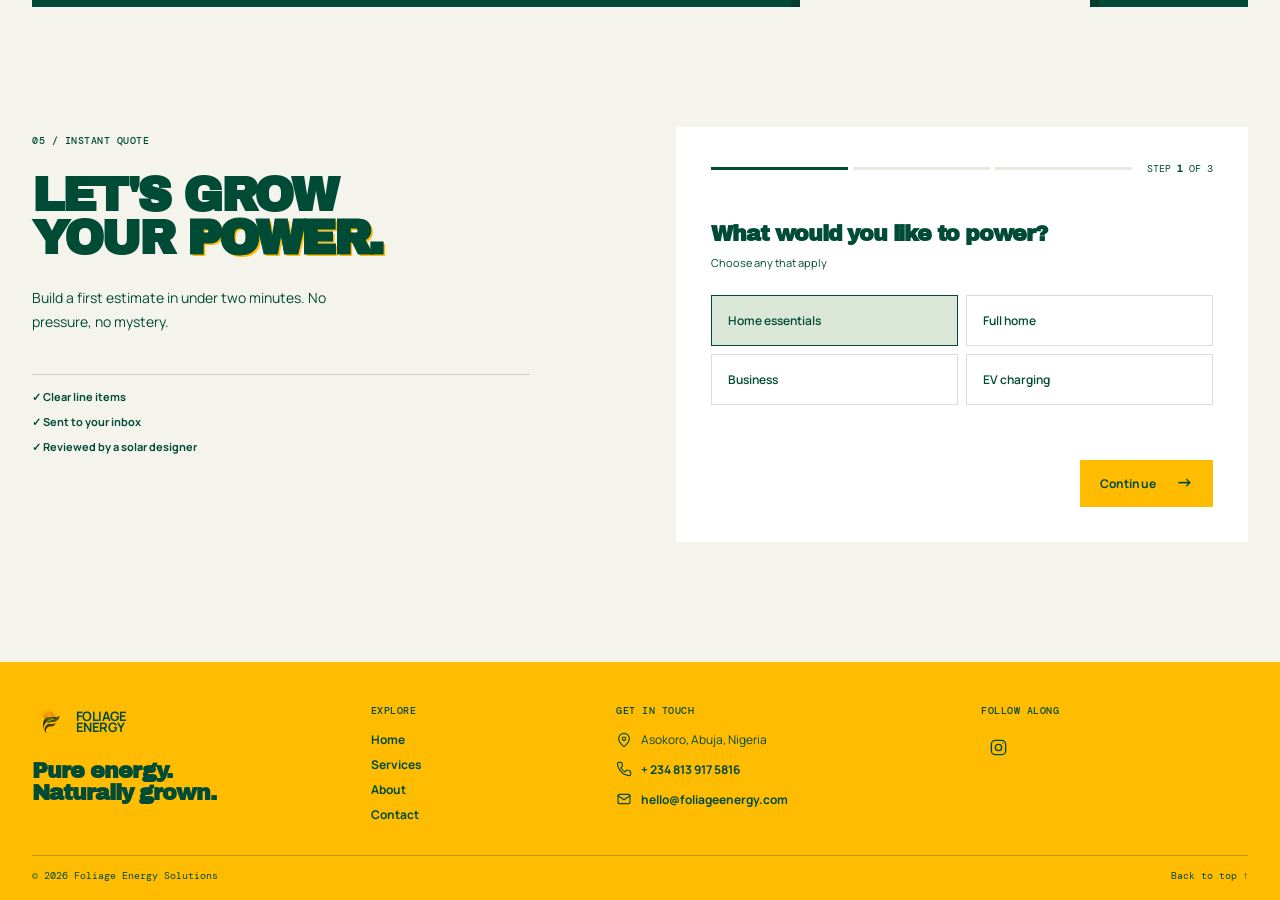
==== commit 644a5e91: "Refactor footer structure and styles; implement dynamic footer rendering in JavaScript" ====
--- a/index.html
+++ b/index.html
@@ -209,13 +209,7 @@
       </form>
     </section>
   </main>
-  <footer class="footer">
-    <div class="shell"><a class="wordmark" href="#top">FOLIAGE<span>ENERGY</span></a>
-      <p>Pure energy.<br>Naturally grown.</p>
-      <div><a href="#solutions">Solutions</a><a href="#shop">Equipment</a><a href="#quote">Get a quote</a></div><small>©
-        2026 Foliage Energy Solutions</small>
-    </div>
-  </footer>
+  <div id="site-footer"></div>
   <dialog id="quote-modal"><button class="close" aria-label="Close quote">×</button>
     <div class="modal-sun">✦</div>
     <h2>YOUR POWER PLAN<br>IS <em>SPROUTING.</em></h2>
@@ -228,6 +222,7 @@
   <script src="appliance-page.js"></script>
   <script src="solution-selection.js"></script>
   <script src="quote-calculator.js"></script>
+  <script src="footer.js"></script>
 </body>
 
 </html>
--- a/styles.css
+++ b/styles.css
@@ -277,6 +277,11 @@
     }
 
 }
+@media (min-width: 365px) and (max-width: 400px) {
+    .hero-visual img {
+        width: 72%
+    }
+}
 .eyebrow,
 .section-number {
     font: 500 10px 'DM Mono';
@@ -1224,33 +1229,139 @@
 
 .footer {
     background: var(--yellow);
-    padding: 38px 0
-}
-
-.footer>div {
-    display: grid;
-    grid-template-columns: 1.2fr 2fr 1fr;
-    gap: 30px;
+    padding: 42px 0 18px
+}
+
+.footer-main {
+    display: grid;
+    grid-template-columns: 1.15fr .8fr 1.25fr 1fr;
+    gap: 32px;
     align-items: start
 }
 
-.footer p {
+.footer-brand .wordmark {
+    display: flex;
+    align-items: center;
+    gap: 8px
+}
+
+.footer-brand .wordmark img {
+    width: 36px;
+    height: 36px;
+    object-fit: contain;
+    mix-blend-mode: multiply
+}
+
+.footer-brand .wordmark span {
+    font-size: 13px;
+    line-height: .82;
+    letter-spacing: -.6px
+}
+
+.footer-brand p {
     font: 800 22px/1 'Archivo Black';
+    margin: 20px 0 0;
+    letter-spacing: -1px
+}
+
+.footer-column {
+    display: grid;
+    align-content: start;
+    justify-items: start;
+    gap: 11px
+}
+
+.footer-label {
+    margin-bottom: 3px;
+    font: 500 10px 'DM Mono';
+    letter-spacing: .5px
+}
+
+.footer-links {
+    display: grid;
+    gap: 8px
+}
+
+.footer-contact address {
+    font-size: 12px;
+    font-style: normal;
+    line-height: 1.5
+}
+
+.footer-detail,
+.footer-social {
+    display: flex;
+    align-items: flex-start;
+    gap: 9px
+}
+
+.footer-contact>a,
+.footer-social {
+    font-size: 12px;
+    line-height: 1.6
+}
+
+.footer-icon {
+    flex: 0 0 16px;
+    width: 16px;
+    height: 16px;
+    margin-top: 1px;
+    fill: none;
+    stroke: currentColor;
+    stroke-width: 1.7;
+    stroke-linecap: round;
+    stroke-linejoin: round
+}
+
+.footer-social {
+    width: 34px;
+    height: 34px;
+    align-items: center;
+    justify-content: center
+}
+
+.footer-social .footer-social-icon {
+    flex-basis: 19px;
+    width: 19px;
+    height: 19px;
+    margin: 0
+}
+
+.footer-bottom {
+    display: flex;
+    justify-content: space-between;
+    align-items: center;
+    gap: 20px;
+    margin-top: 32px;
+    padding-top: 13px;
+    border-top: 1px solid rgba(0, 75, 54, .3);
+}
+
+.footer-bottom small,
+.footer-bottom a {
     margin: 0;
-    letter-spacing: -1px
-}
-
-.footer div div {
-    display: grid;
-    gap: 7px
-}
-
-.footer small {
-    grid-column: 1/-1;
-    margin-top: 28px;
     font: 10px 'DM Mono';
-    border-top: 1px solid rgba(0, 75, 54, .3);
-    padding-top: 12px
+    text-decoration: none
+}
+
+@media (max-width: 900px) {
+    .footer-main {
+        grid-template-columns: 1fr 1fr;
+        gap: 28px 24px
+    }
+
+    .footer-brand {
+        grid-column: 1 / -1;
+        display: flex;
+        justify-content: space-between;
+        align-items: center;
+        gap: 20px
+    }
+
+    .footer-brand p {
+        margin: 0;
+        font-size: 18px
+    }
 }
 
 dialog {
@@ -1424,18 +1535,22 @@
         margin-bottom: 40px
     }
 
-    .footer>div {
-        grid-template-columns: 1fr 1fr
-    }
-
-    .footer p {
-        font-size: 18px
-    }
-
-    .footer div div {
-        grid-column: 1/-1;
-        grid-row: 2;
-        grid-template-columns: repeat(3, 1fr)
+    .footer {
+        padding-top: 34px
+    }
+
+    .footer-main {
+        gap: 24px 18px
+    }
+
+    .footer-contact>a {
+        overflow-wrap: anywhere
+    }
+
+    .footer-bottom {
+        align-items: flex-start;
+        flex-direction: column;
+        gap: 8px
     }
 
     .input-row {
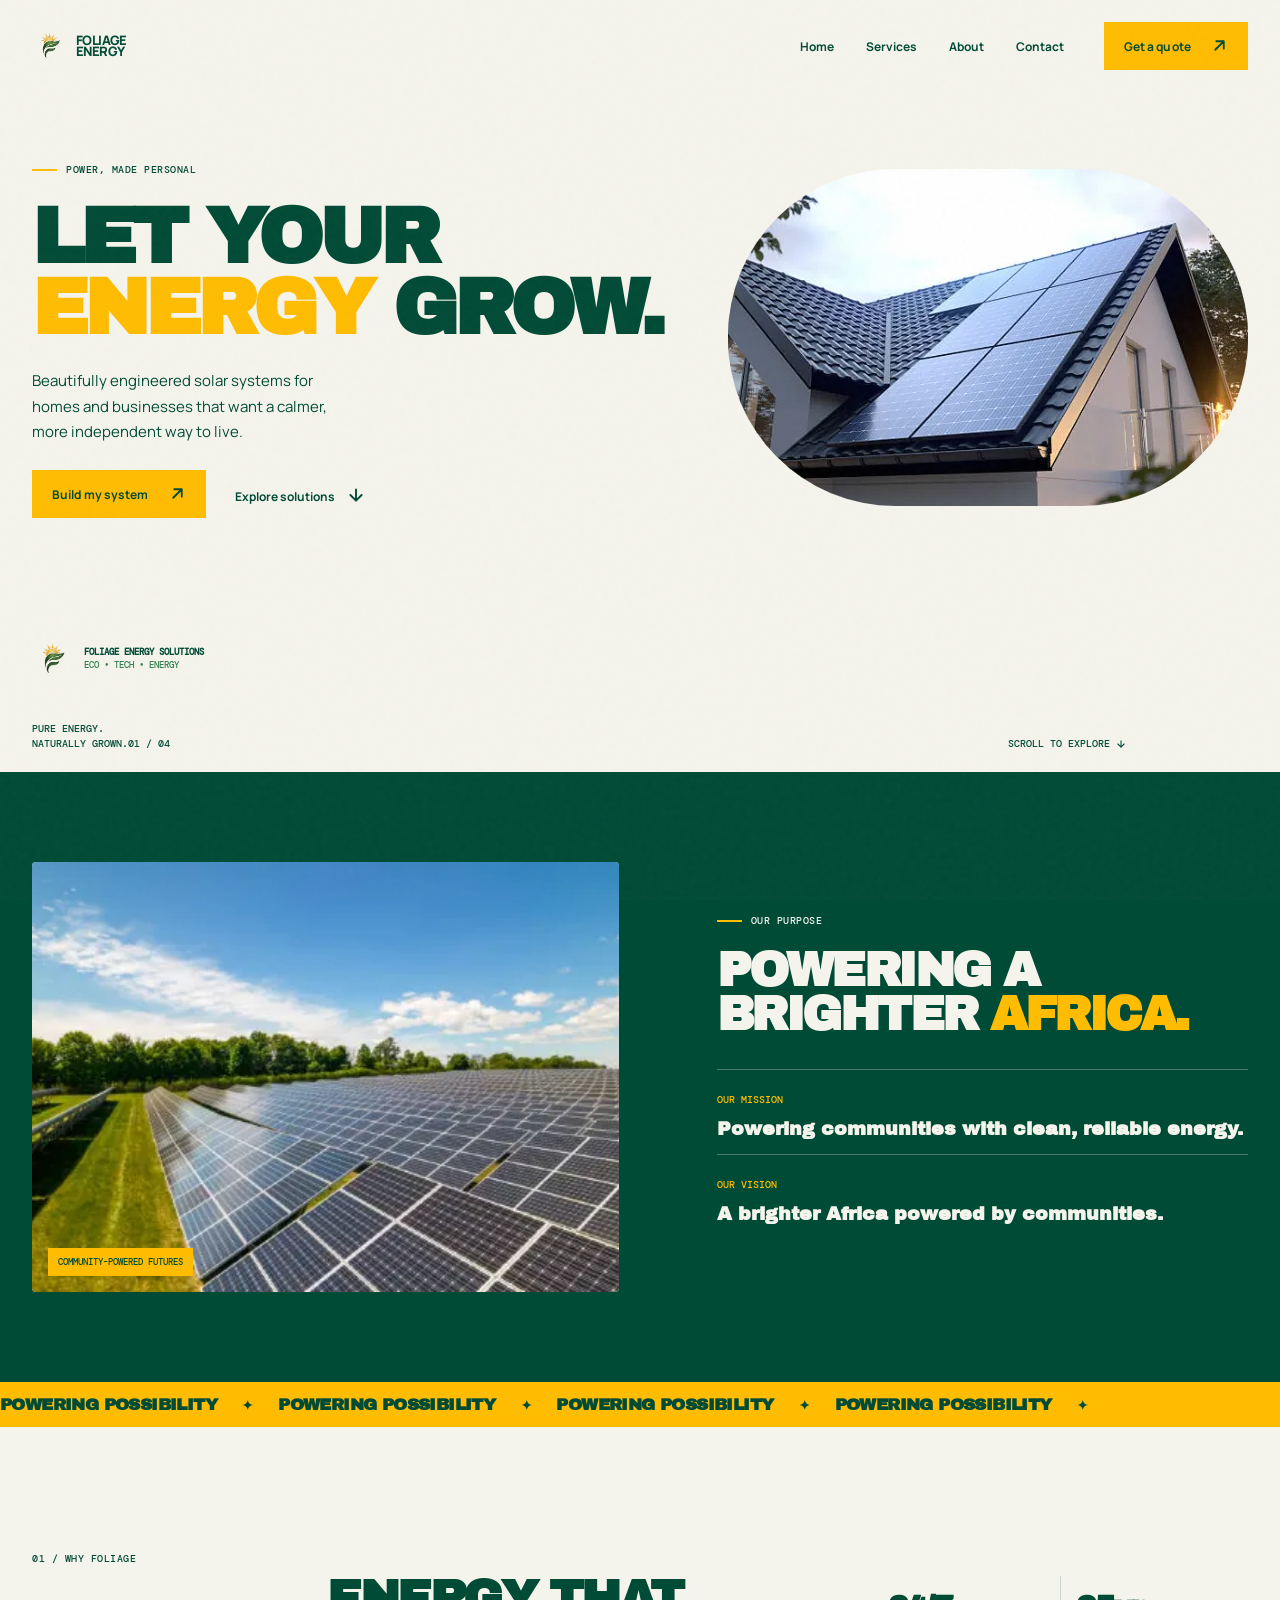
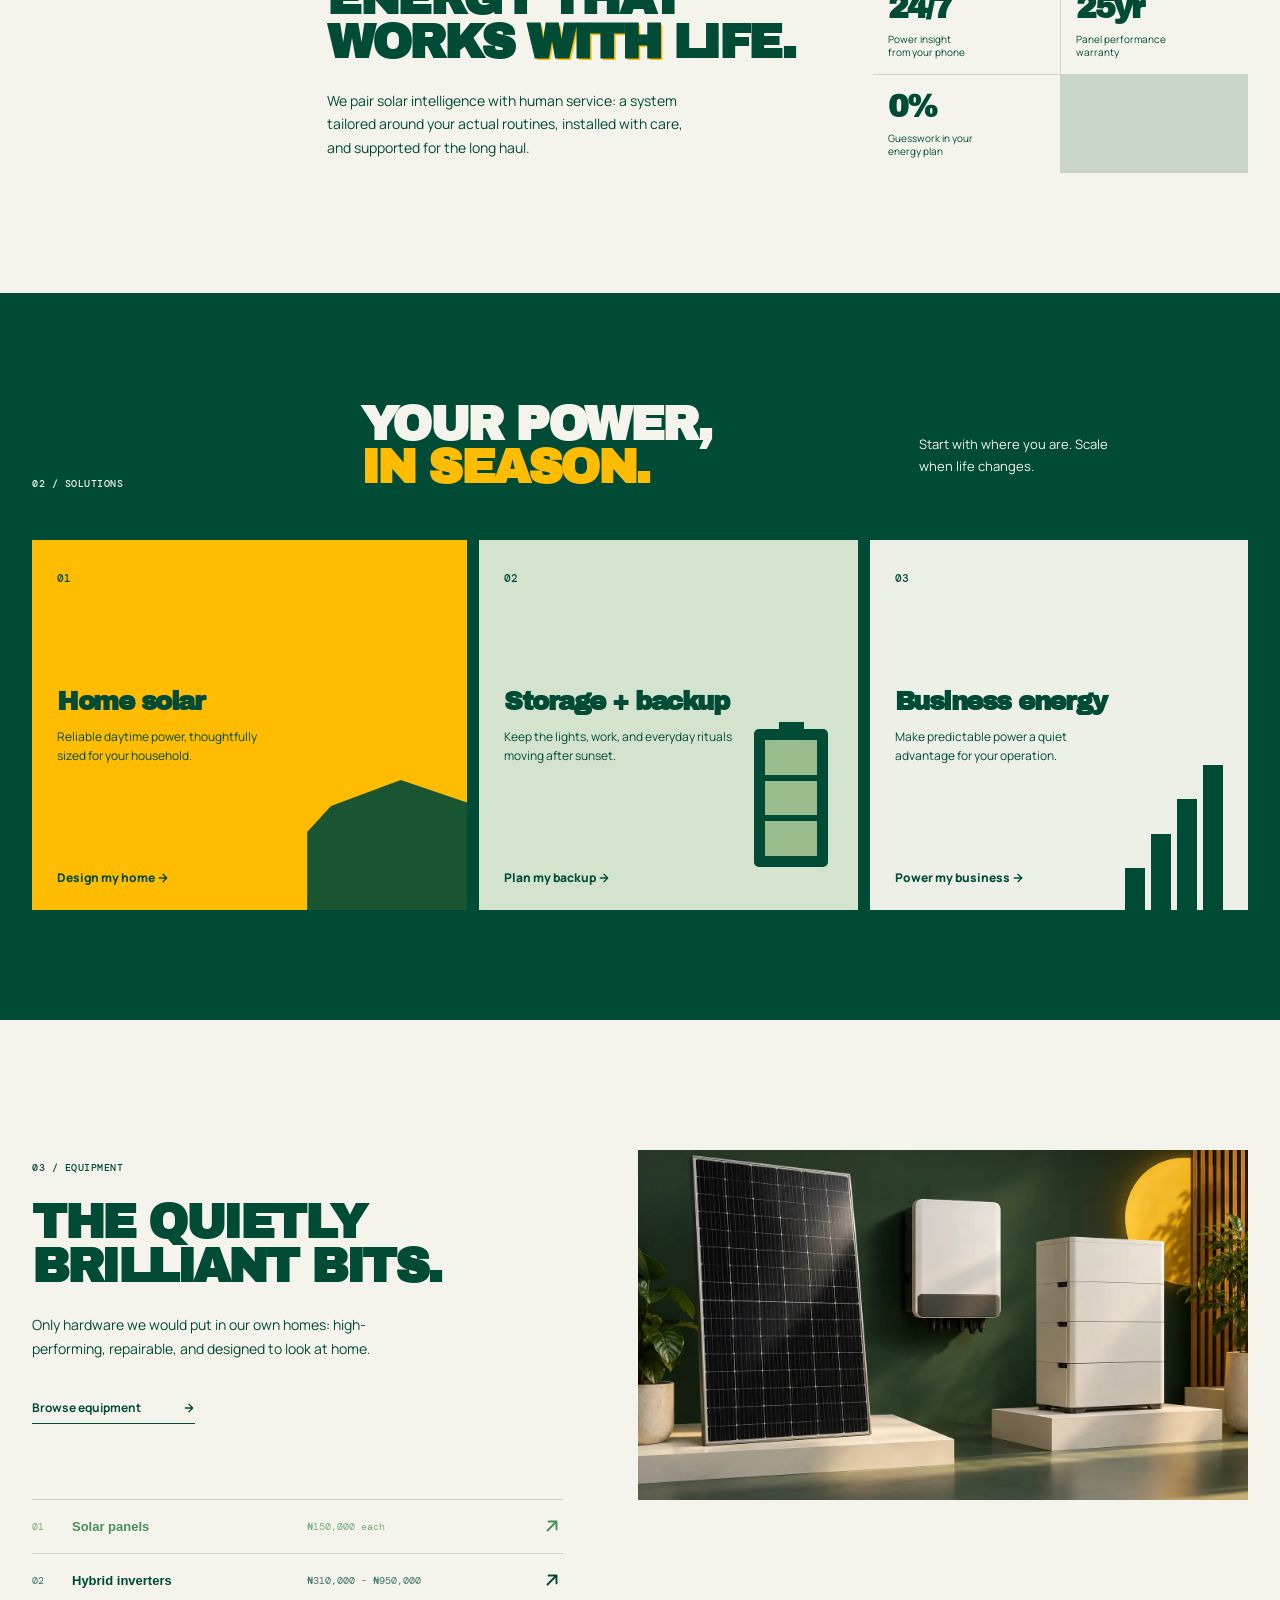
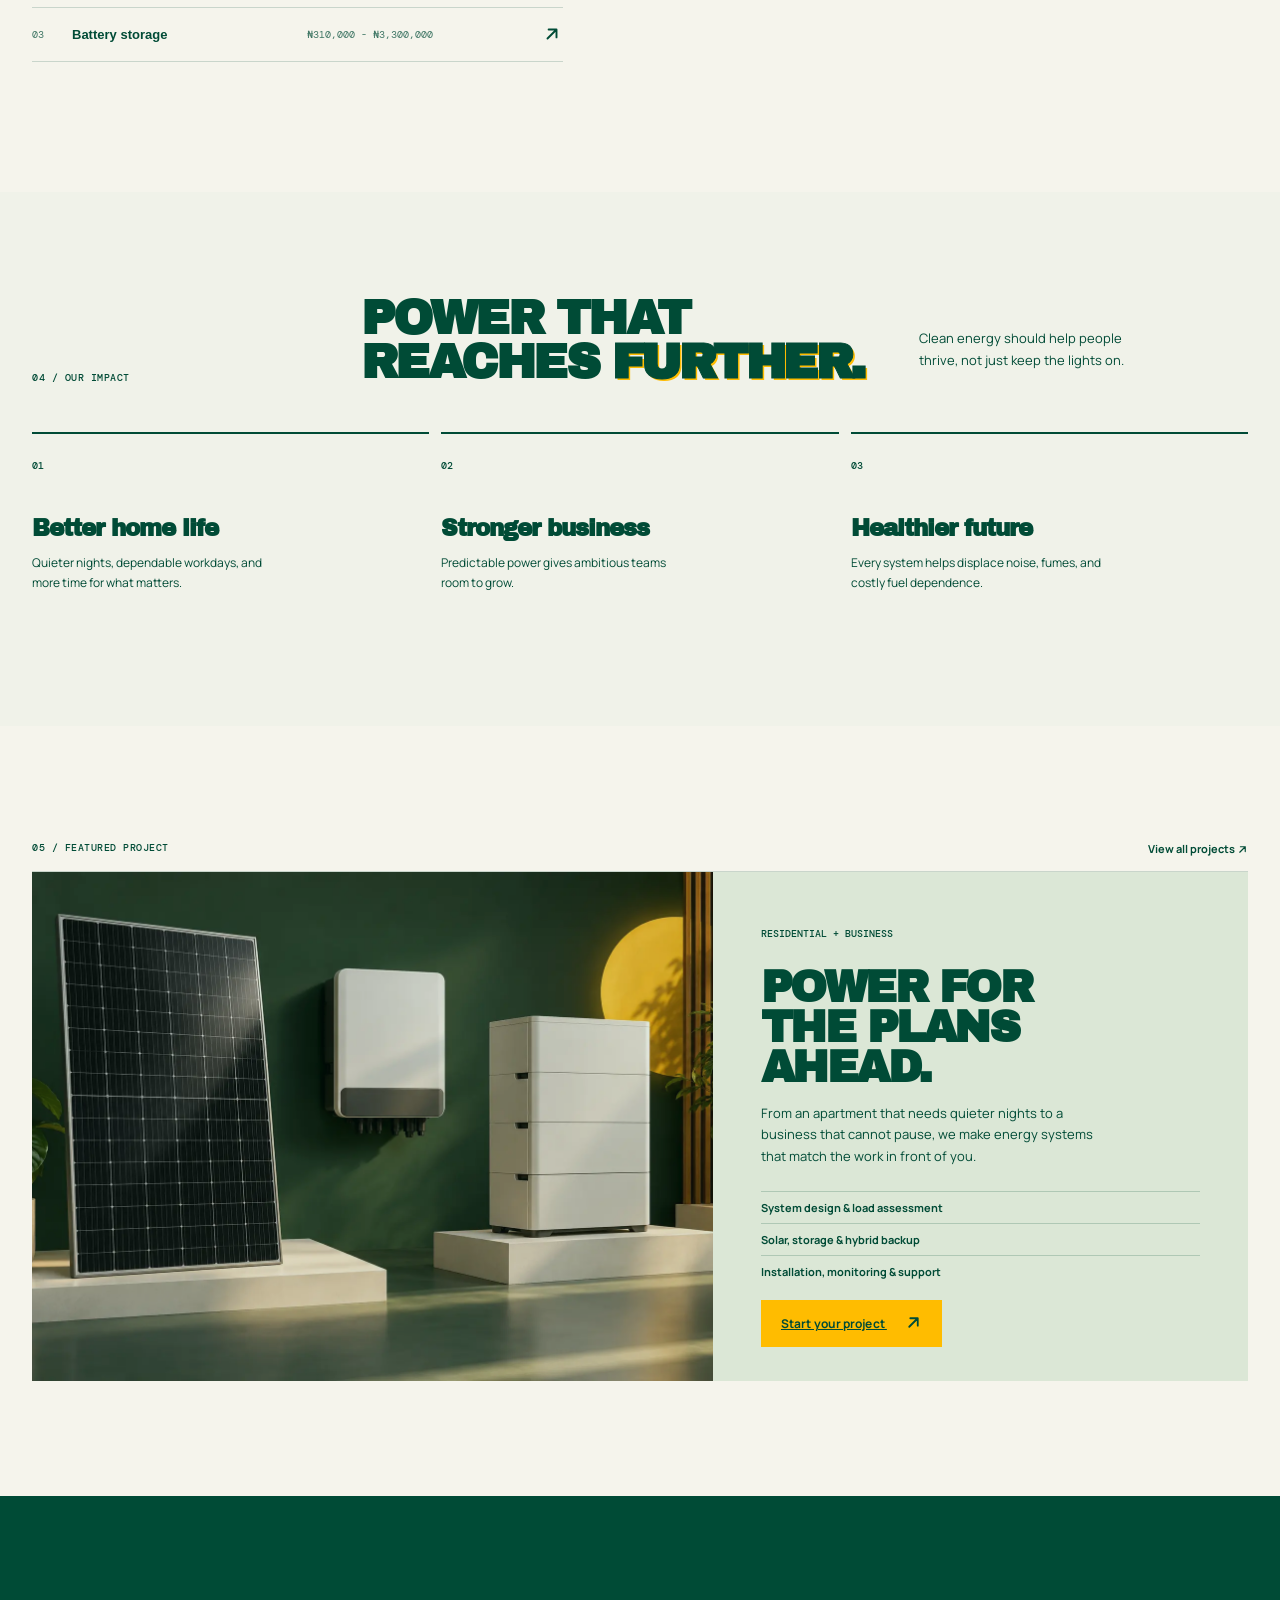
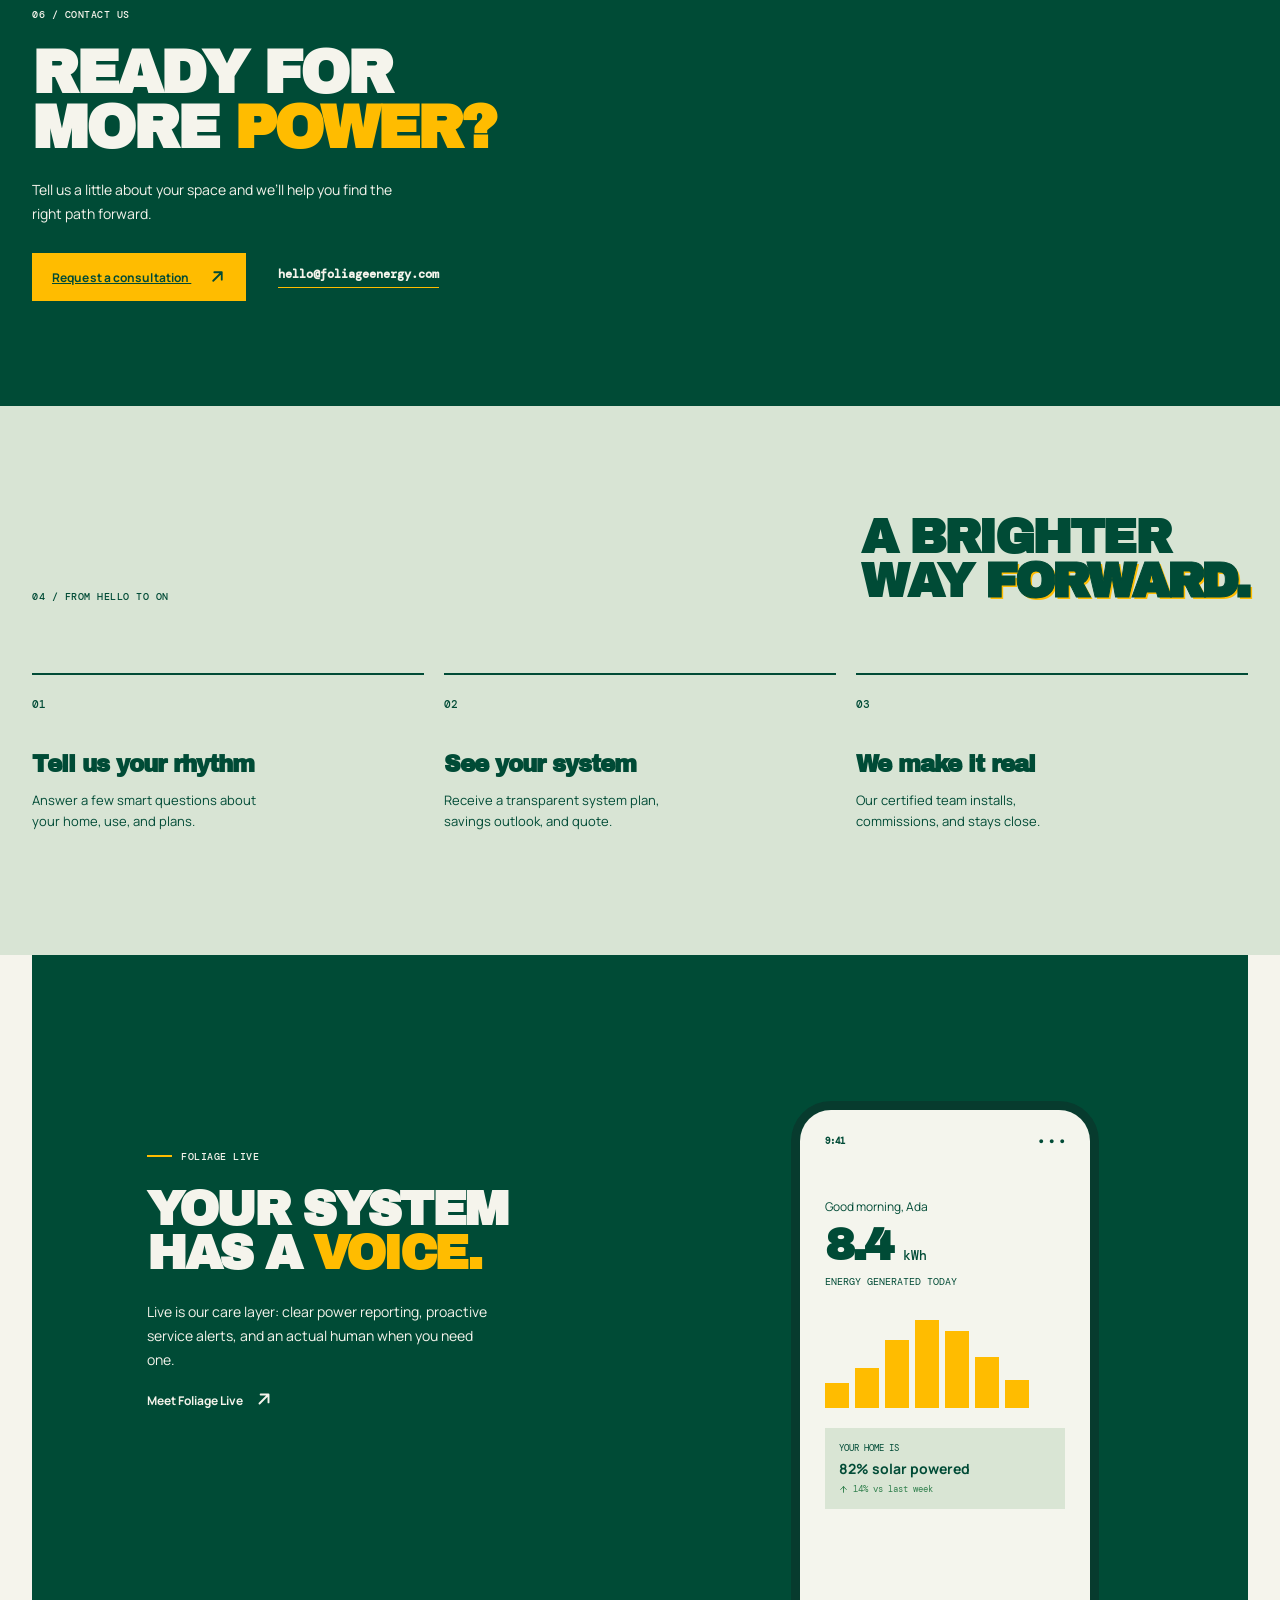
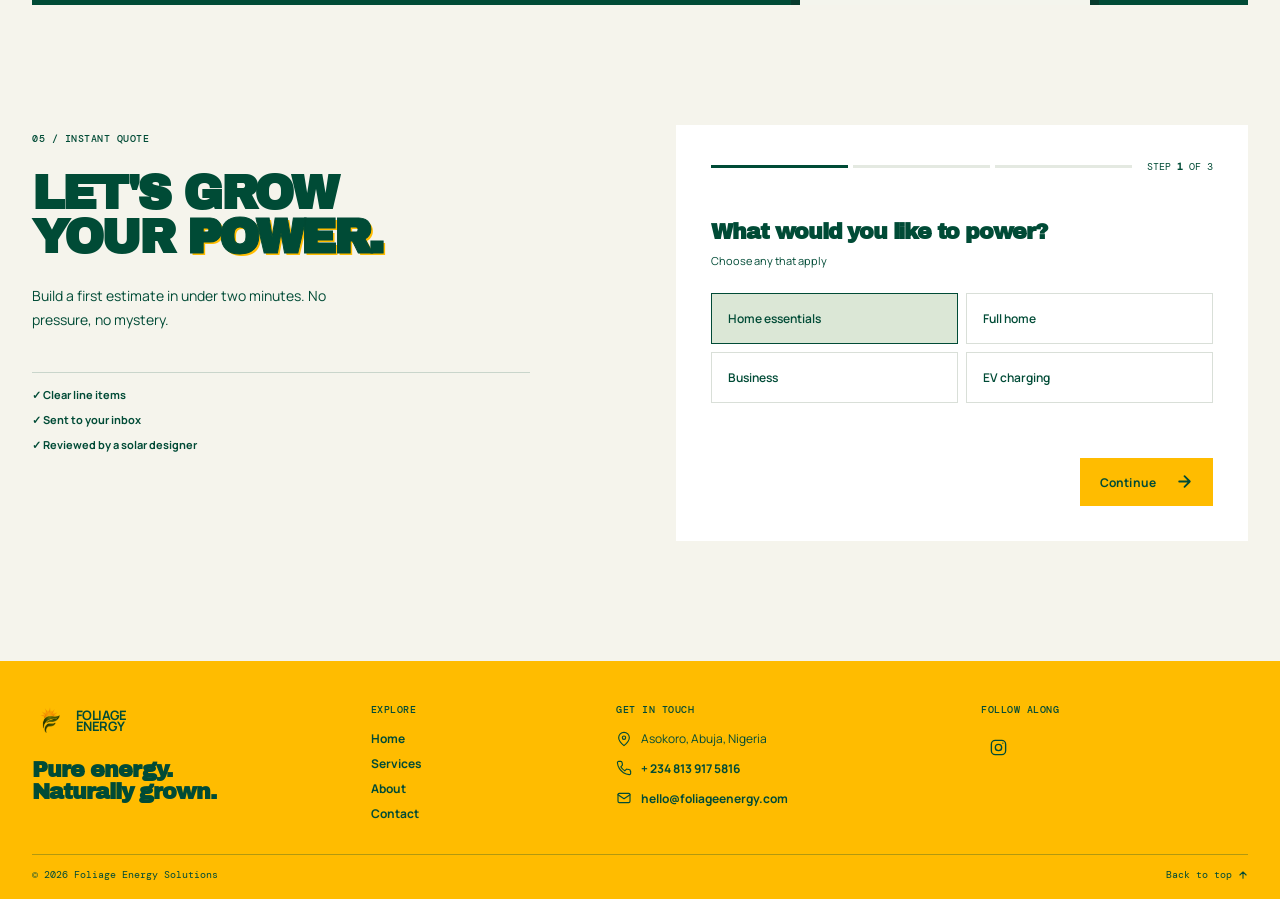
==== commit 89fcaa6c: "Enhance UI with SVG icons for buttons and links; improve accessibility and visual consistency across" ====
--- a/index.html
+++ b/index.html
@@ -18,7 +18,7 @@
   <div class="noise"></div>
   <nav class="nav shell"><a class="wordmark" href="#top">FOLIAGE<span>ENERGY</span></a>
     <div class="nav-links"><a href="#solutions">Solutions</a><a href="#shop">Equipment</a><a href="#how">How it
-        works</a></div><button class="btn btn-sun" data-open-quote>Get a quote <b>↗</b></button>
+        works</a></div><button class="btn btn-sun" data-open-quote>Get a quote <b><svg class="arrow-icon" viewBox="0 0 16 16" aria-hidden="true"><path d="M4 12 12 4M5 4h7v7"/></svg></b></button>
     <button class="menu-toggle" type="button" aria-label="Open navigation" aria-expanded="false"
       aria-controls="site-navigation"><span></span><span></span><span></span></button>
   </nav>
@@ -30,8 +30,8 @@
           <h1>LET YOUR<br><em>ENERGY</em> GROW.</h1>
           <p class="hero-copy">Beautifully engineered solar systems for homes and businesses that want a calmer, more
             independent way to live.</p>
-          <div class="hero-actions"><button class="btn btn-sun" data-open-quote>Build my system <b>↗</b></button><a
-              class="text-link" href="#solutions">Explore solutions <span>↓</span></a></div>
+          <div class="hero-actions"><button class="btn btn-sun" data-open-quote>Build my system <b><svg class="arrow-icon" viewBox="0 0 16 16" aria-hidden="true"><path d="M4 12 12 4M5 4h7v7"/></svg></b></button><a
+              class="text-link" href="#solutions">Explore solutions <span><svg class="arrow-icon arrow-down" viewBox="0 0 16 16" aria-hidden="true"><path d="M3 8h10m0 0-5-5m5 5-5 5"/></svg></span></a></div>
     
         </div>
     
@@ -42,7 +42,7 @@
       </div>
     
       <div class="hero-foot"><span>PURE ENERGY.<br>NATURALLY GROWN.</span><span>01 / 04</span><span class="scroll">SCROLL TO
-          EXPLORE ↓</span></div>
+          EXPLORE <svg class="arrow-icon arrow-down" viewBox="0 0 16 16" aria-hidden="true"><path d="M3 8h10m0 0-5-5m5 5-5 5"/></svg></span></div>
     </section>
 
     <section class="home-purpose">
@@ -94,17 +94,17 @@
         <div class="solution-grid">
           <article class="solution-card home-card"><span>01</span>
             <h3>Home solar</h3>
-            <p>Reliable daytime power, thoughtfully sized for your household.</p><a href="#quote">Design my home →</a>
+            <p>Reliable daytime power, thoughtfully sized for your household.</p><a href="#quote">Design my home <svg class="arrow-icon arrow-right" viewBox="0 0 16 16" aria-hidden="true"><path d="M3 8h10m0 0-5-5m5 5-5 5"/></svg></a>
             <div class="mini-house"></div>
           </article>
           <article class="solution-card battery-card"><span>02</span>
             <h3>Storage + backup</h3>
-            <p>Keep the lights, work, and everyday rituals moving after sunset.</p><a href="#quote">Plan my backup →</a>
+            <p>Keep the lights, work, and everyday rituals moving after sunset.</p><a href="#quote">Plan my backup <svg class="arrow-icon arrow-right" viewBox="0 0 16 16" aria-hidden="true"><path d="M3 8h10m0 0-5-5m5 5-5 5"/></svg></a>
             <div class="battery-icon"><i></i><i></i><i></i></div>
           </article>
           <article class="solution-card business-card"><span>03</span>
             <h3>Business energy</h3>
-            <p>Make predictable power a quiet advantage for your operation.</p><a href="#quote">Power my business →</a>
+            <p>Make predictable power a quiet advantage for your operation.</p><a href="#quote">Power my business <svg class="arrow-icon arrow-right" viewBox="0 0 16 16" aria-hidden="true"><path d="M3 8h10m0 0-5-5m5 5-5 5"/></svg></a>
             <div class="bar-chart"><i></i><i></i><i></i><i></i></div>
           </article>
         </div>
@@ -115,15 +115,15 @@
       <div class="equipment-intro"><span class="section-number">03 / EQUIPMENT</span>
         <h2>THE QUIETLY<br>BRILLIANT BITS.</h2>
         <p>Only hardware we would put in our own homes: high-performing, repairable, and designed to look at home.</p>
-        <button class="text-button">Browse equipment <b>→</b></button>
+        <button class="text-button">Browse equipment <b><svg class="arrow-icon arrow-right" viewBox="0 0 16 16" aria-hidden="true"><path d="M3 8h10m0 0-5-5m5 5-5 5"/></svg></b></button>
       </div>
       <div class="equipment-photo"><img src="assets/solar-equipment.webp"
           alt="Solar panel, inverter and battery equipment" /></div>
       <div class="product-list"><button class="product active" data-product="panel"><span>01</span><b>Solar
-            panels</b><small>430W / All black</small><i>↗</i></button><button class="product"
+            panels</b><small>430W / All black</small><i><svg class="arrow-icon" viewBox="0 0 16 16" aria-hidden="true"><path d="M4 12 12 4M5 4h7v7"/></svg></i></button><button class="product"
           data-product="inverter"><span>02</span><b>Hybrid inverters</b><small>5kW -
-            20kW</small><i>↗</i></button><button class="product" data-product="battery"><span>03</span><b>Battery
-            storage</b><small>5kWh modular</small><i>↗</i></button></div>
+            20kW</small><i><svg class="arrow-icon" viewBox="0 0 16 16" aria-hidden="true"><path d="M4 12 12 4M5 4h7v7"/></svg></i></button><button class="product" data-product="battery"><span>03</span><b>Battery
+            storage</b><small>5kWh modular</small><i><svg class="arrow-icon" viewBox="0 0 16 16" aria-hidden="true"><path d="M4 12 12 4M5 4h7v7"/></svg></i></button></div>
     </section>
 
     <section id="how" class="flow">
@@ -152,13 +152,13 @@
       <div><span class="eyebrow"><i></i> FOLIAGE LIVE</span>
         <h2>YOUR SYSTEM<br>HAS A <em>VOICE.</em></h2>
         <p>Live is our care layer: clear power reporting, proactive service alerts, and an actual human when you need
-          one.</p><a class="text-link light" href="#quote">Meet Foliage Live <span>↗</span></a>
+          one.</p><a class="text-link light" href="#quote">Meet Foliage Live <span><svg class="arrow-icon" viewBox="0 0 16 16" aria-hidden="true"><path d="M4 12 12 4M5 4h7v7"/></svg></span></a>
       </div>
       <div class="phone">
         <div class="phone-top">9:41 <span>● ● ●</span></div>
         <p>Good morning, Ada</p><strong>8.4 <small>kWh</small></strong><span class="today">ENERGY GENERATED TODAY</span>
         <div class="chart"><i></i><i></i><i></i><i></i><i></i><i></i><i></i></div>
-        <div class="phone-card"><span>YOUR HOME IS</span><b>82% solar powered</b><em>↑ 14% vs last week</em></div>
+        <div class="phone-card"><span>YOUR HOME IS</span><b>82% solar powered</b><em><svg class="arrow-icon arrow-up" viewBox="0 0 16 16" aria-hidden="true"><path d="M3 8h10m0 0-5-5m5 5-5 5"/></svg> 14% vs last week</em></div>
       </div>
     </section>
 
@@ -204,8 +204,8 @@
               id="client-email" placeholder="Email address" /></div><input id="client-location"
             placeholder="City / area" />
         </div>
-        <div class="form-nav"><button class="back" type="button" id="back">← Back</button><button class="btn btn-sun"
-            type="button" id="next">Continue <b>→</b></button></div>
+        <div class="form-nav"><button class="back" type="button" id="back"><svg class="arrow-icon arrow-left" viewBox="0 0 16 16" aria-hidden="true"><path d="M3 8h10m0 0-5-5m5 5-5 5"/></svg> Back</button><button class="btn btn-sun"
+          type="button" id="next">Continue <b><svg class="arrow-icon arrow-right" viewBox="0 0 16 16" aria-hidden="true"><path d="M3 8h10m0 0-5-5m5 5-5 5"/></svg></b></button></div>
       </form>
     </section>
   </main>
@@ -213,7 +213,7 @@
   <dialog id="quote-modal"><button class="close" aria-label="Close quote">×</button>
     <div class="modal-sun">✦</div>
     <h2>YOUR POWER PLAN<br>IS <em>SPROUTING.</em></h2>
-    <p id="quote-summary"></p><button class="btn btn-dark close">Done <b>→</b></button>
+    <p id="quote-summary"></p><button class="btn btn-dark close">Done <b><svg class="arrow-icon arrow-right" viewBox="0 0 16 16" aria-hidden="true"><path d="M3 8h10m0 0-5-5m5 5-5 5"/></svg></b></button>
   </dialog>
   <script src="navigation.js"></script>
   <script src="script.js"></script>
--- a/styles.css
+++ b/styles.css
@@ -121,6 +121,30 @@
     font-size: 17px;
     margin-left: 18px;
     line-height: 0
+}
+
+.arrow-icon {
+    display: inline-block;
+    width: 1em;
+    height: 1em;
+    fill: none;
+    stroke: currentColor;
+    stroke-width: 1.7;
+    stroke-linecap: round;
+    stroke-linejoin: round;
+    vertical-align: -.16em
+}
+
+.arrow-left {
+    transform: rotate(180deg)
+}
+
+.arrow-up {
+    transform: rotate(-90deg)
+}
+
+.arrow-down {
+    transform: rotate(90deg)
 }
 
 .btn-sun {
@@ -246,28 +270,35 @@
 
     }
     .hero-visual img {
-        width: 50%;
-        margin: 0 auto;
-        height: auto;
-        display: block;
-    }
-    .hero-copy {
-        width: 100%;
-        max-width: 640px;
-    }
-
-}
-@media (max-width: 624px) {
-
-    .hero-visual img {
         width: 60%;
         margin: 0 auto;
         height: auto;
         display: block;
     }
-
-}
-@media (max-width: 400px) {
+    .hero-copy {
+        width: 100%;
+        max-width: 640px;
+    }
+
+    .hero .hero-brand-seal {
+        position: relative;
+        bottom: auto;
+        left: auto;
+        margin-top: 20px;
+    }
+
+}
+@media (max-width: 624px) {
+
+    .hero-visual img {
+        width: 70%;
+        margin: 0 auto;
+        height: auto;
+        display: block;
+    }
+
+}
+@media (max-width: 480px) {
 
     .hero-visual img {
         width: 80%;
@@ -279,7 +310,7 @@
 }
 @media (min-width: 365px) and (max-width: 400px) {
     .hero-visual img {
-        width: 72%
+        width: 90%
     }
 }
 .eyebrow,
@@ -1219,6 +1250,9 @@
 }
 
 .back {
+    display: flex;
+    align-items: center;
+    gap: 6px;
     border: 0;
     background: none;
     color: var(--green);
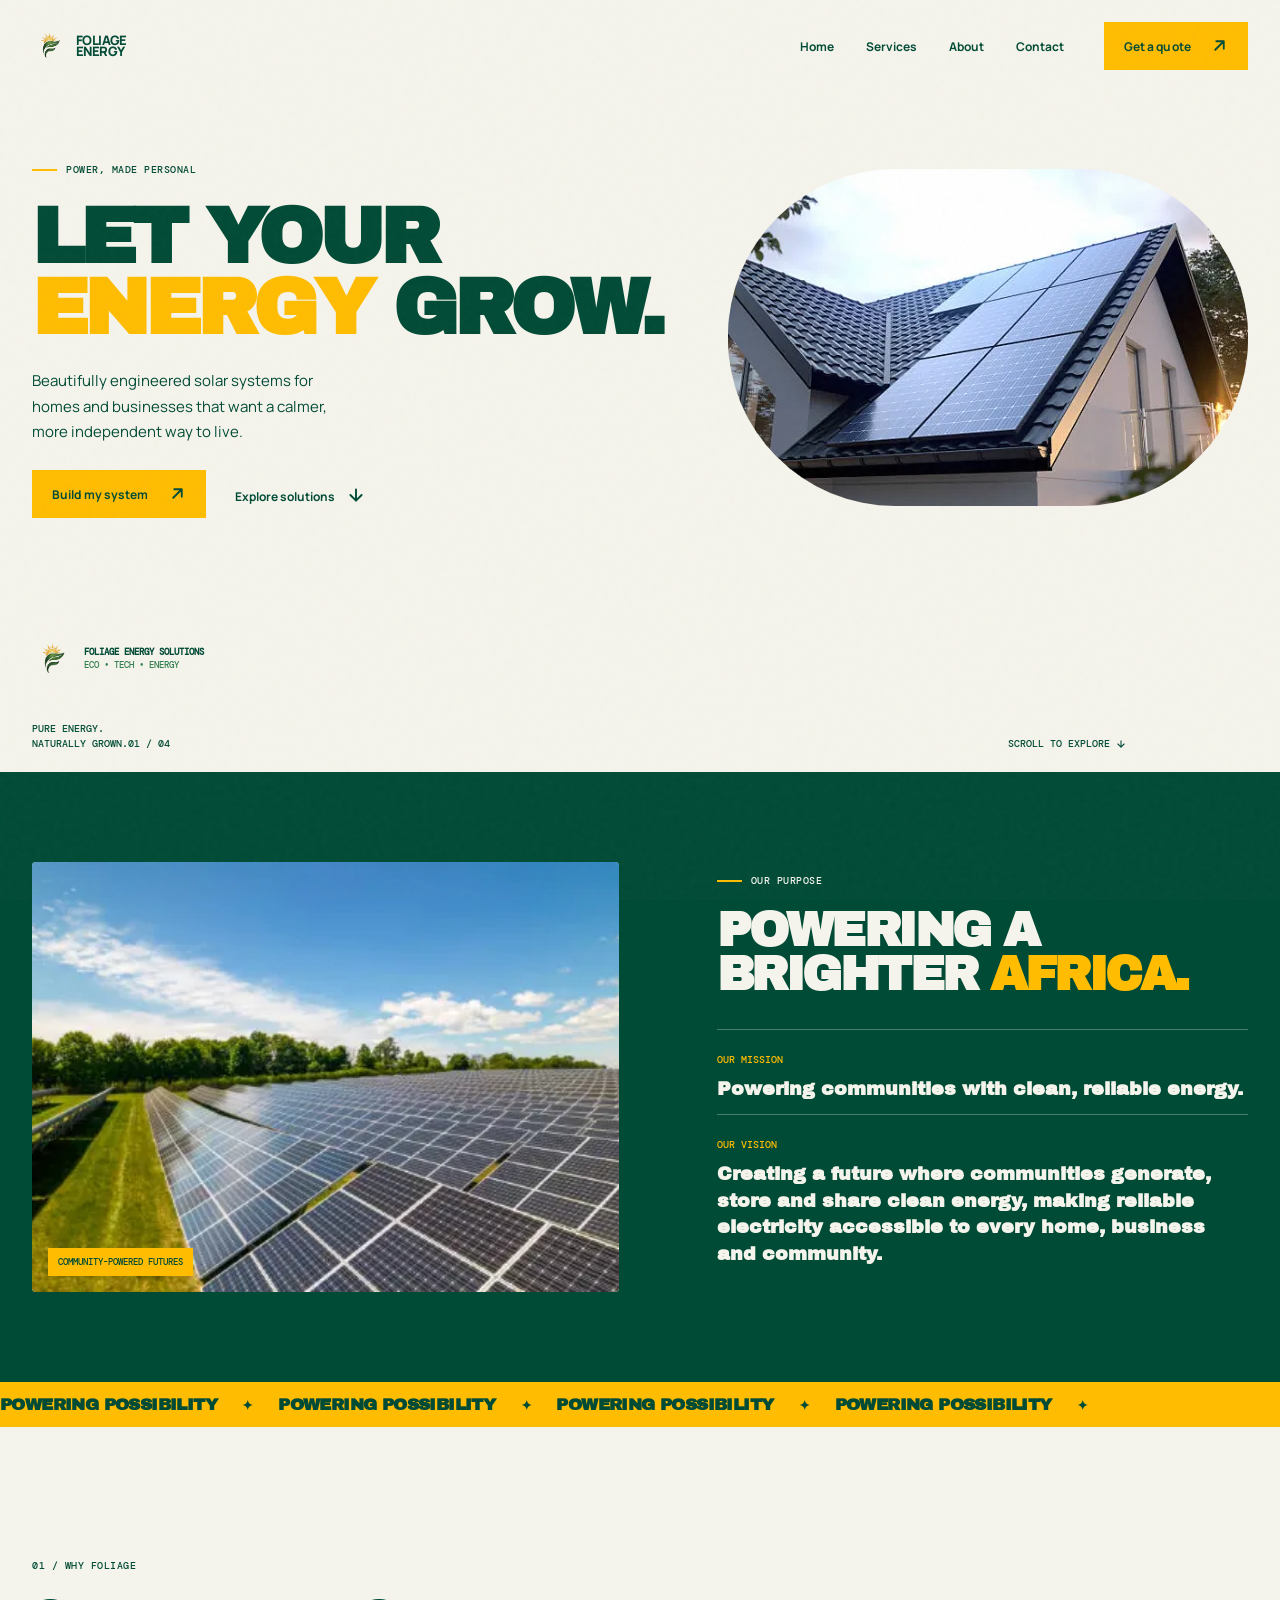
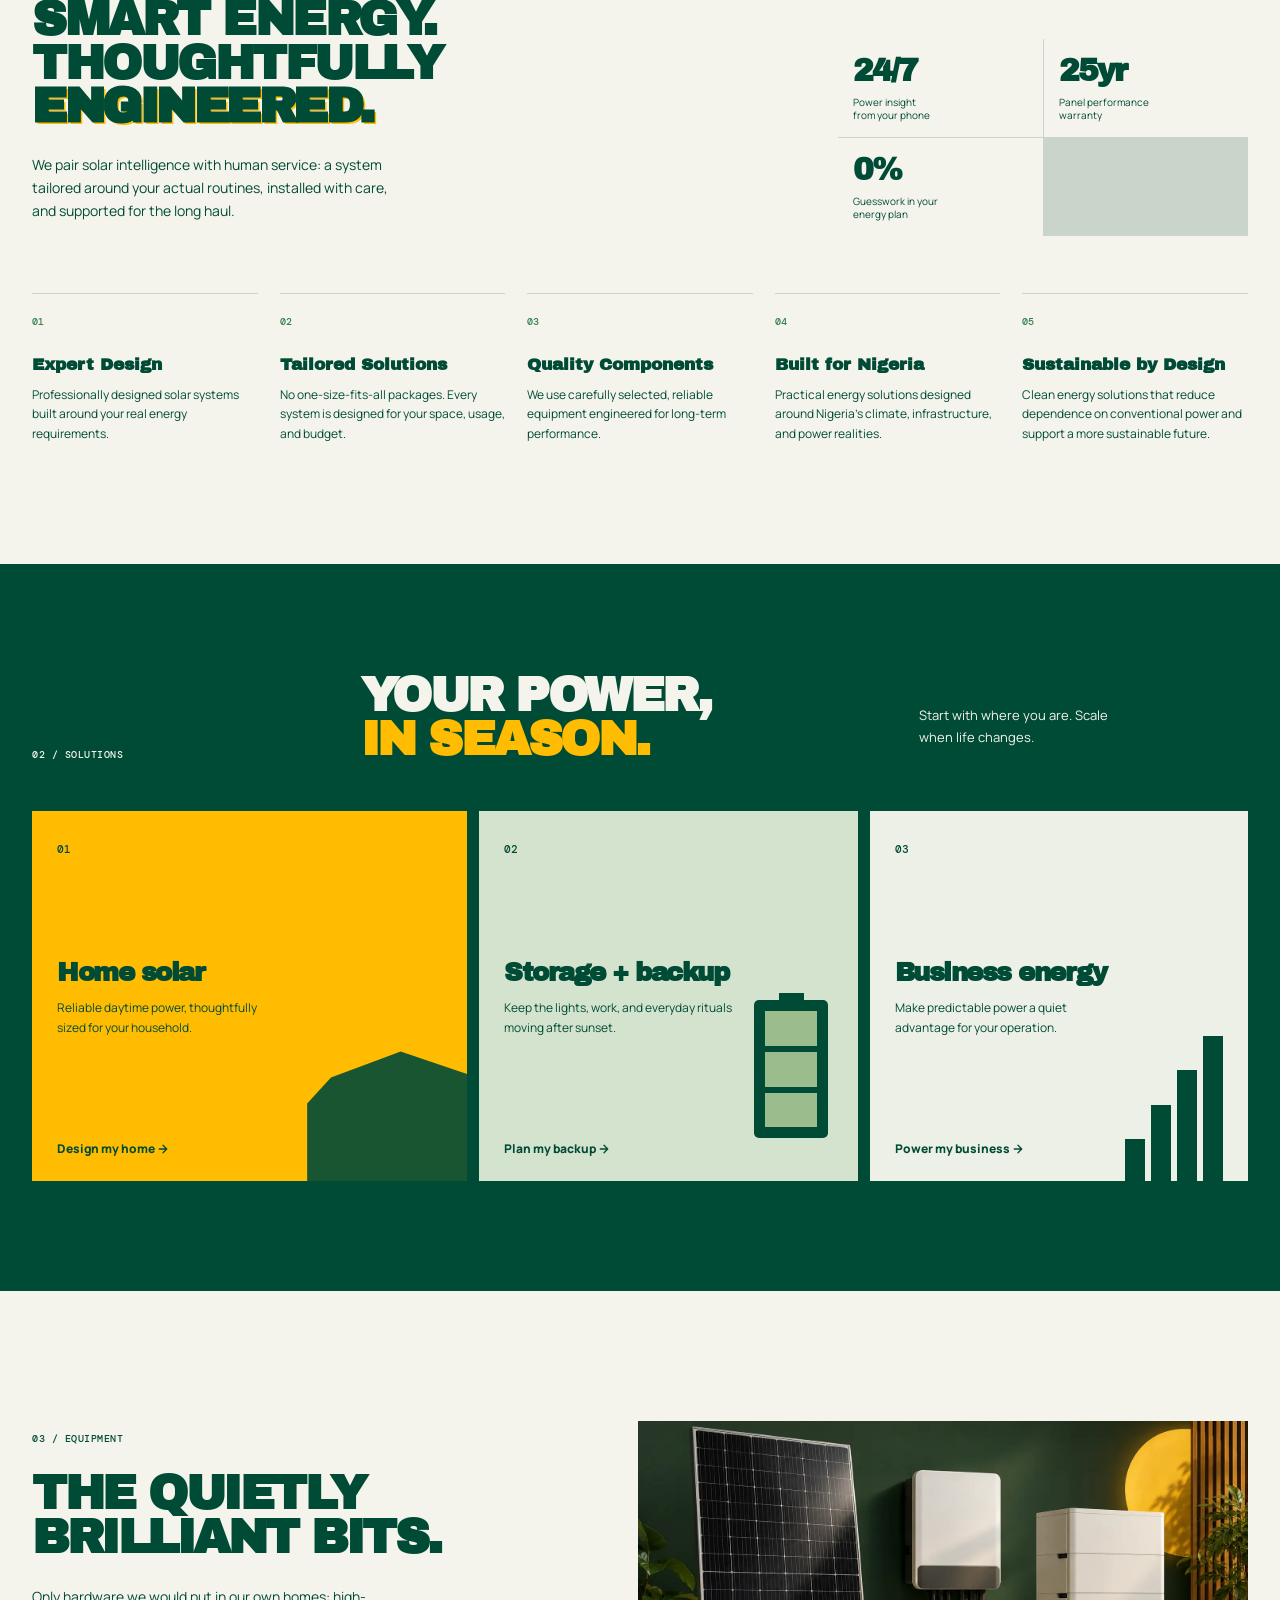
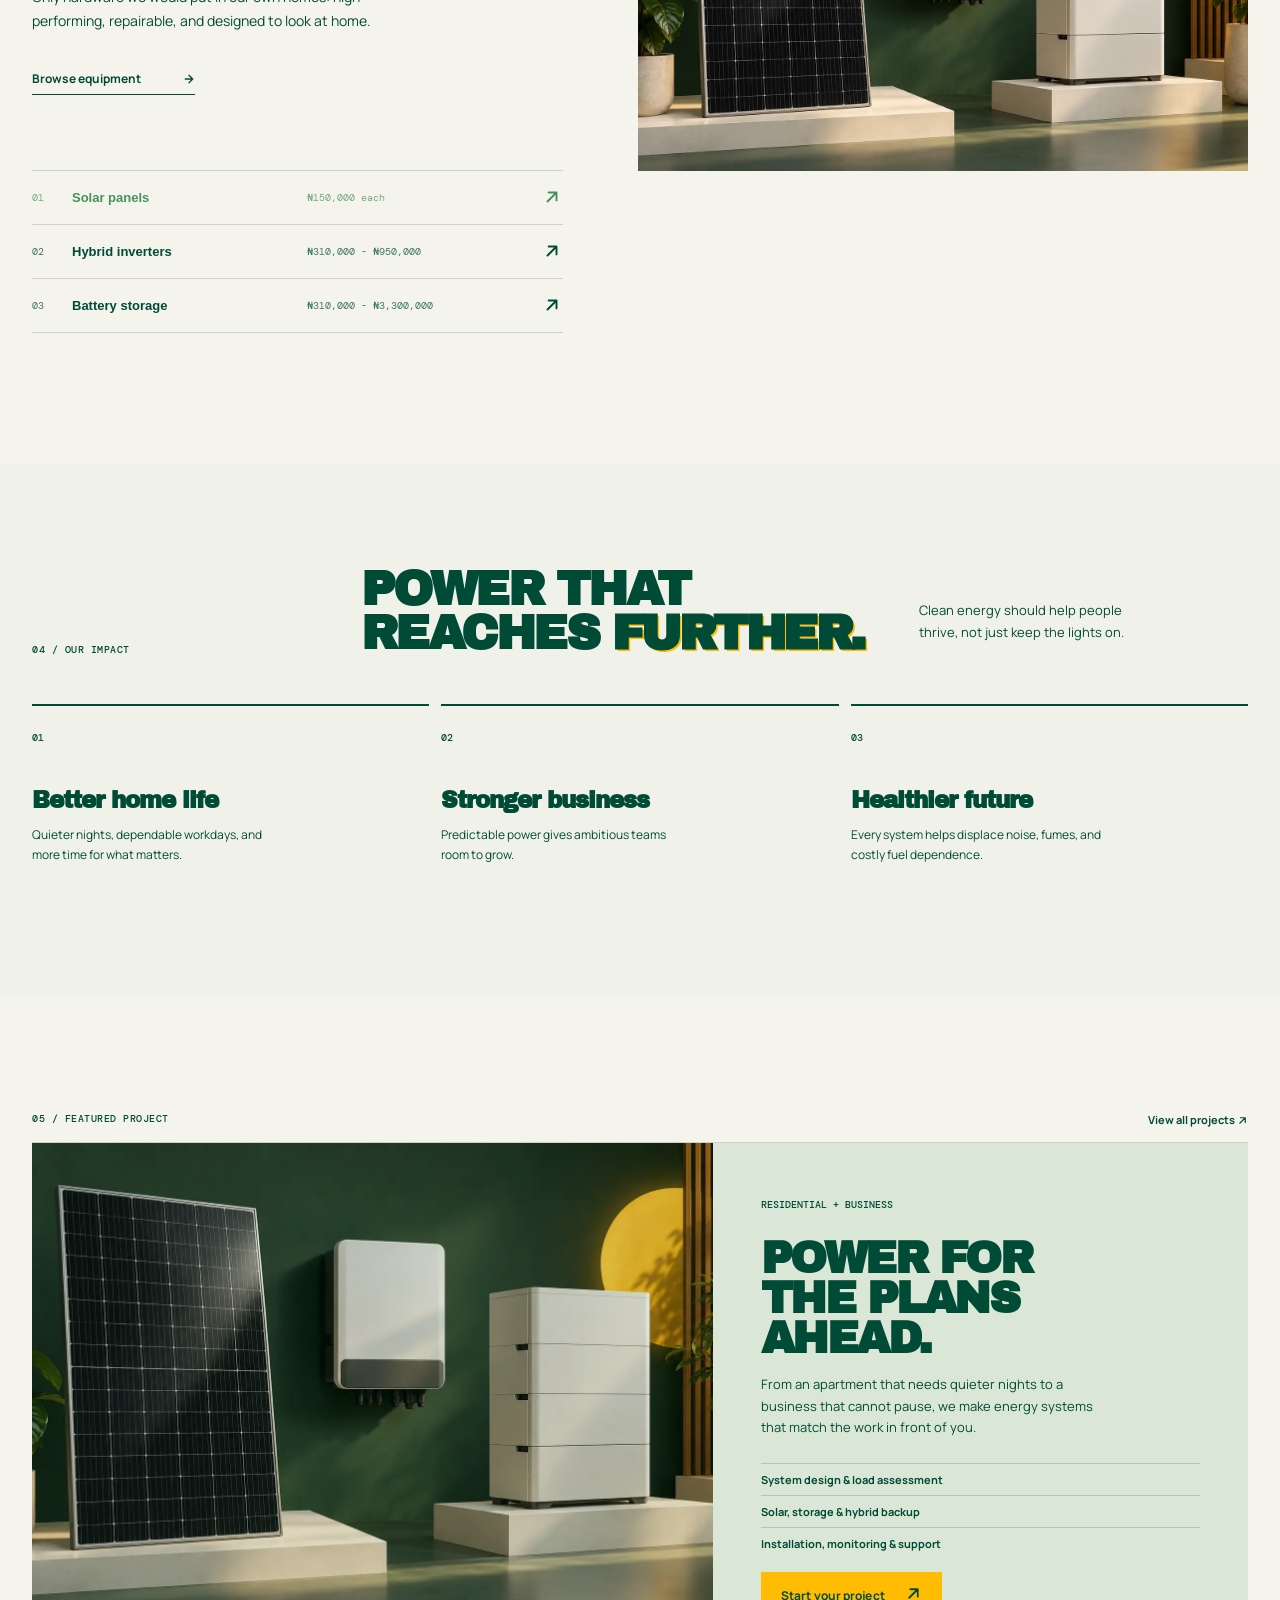
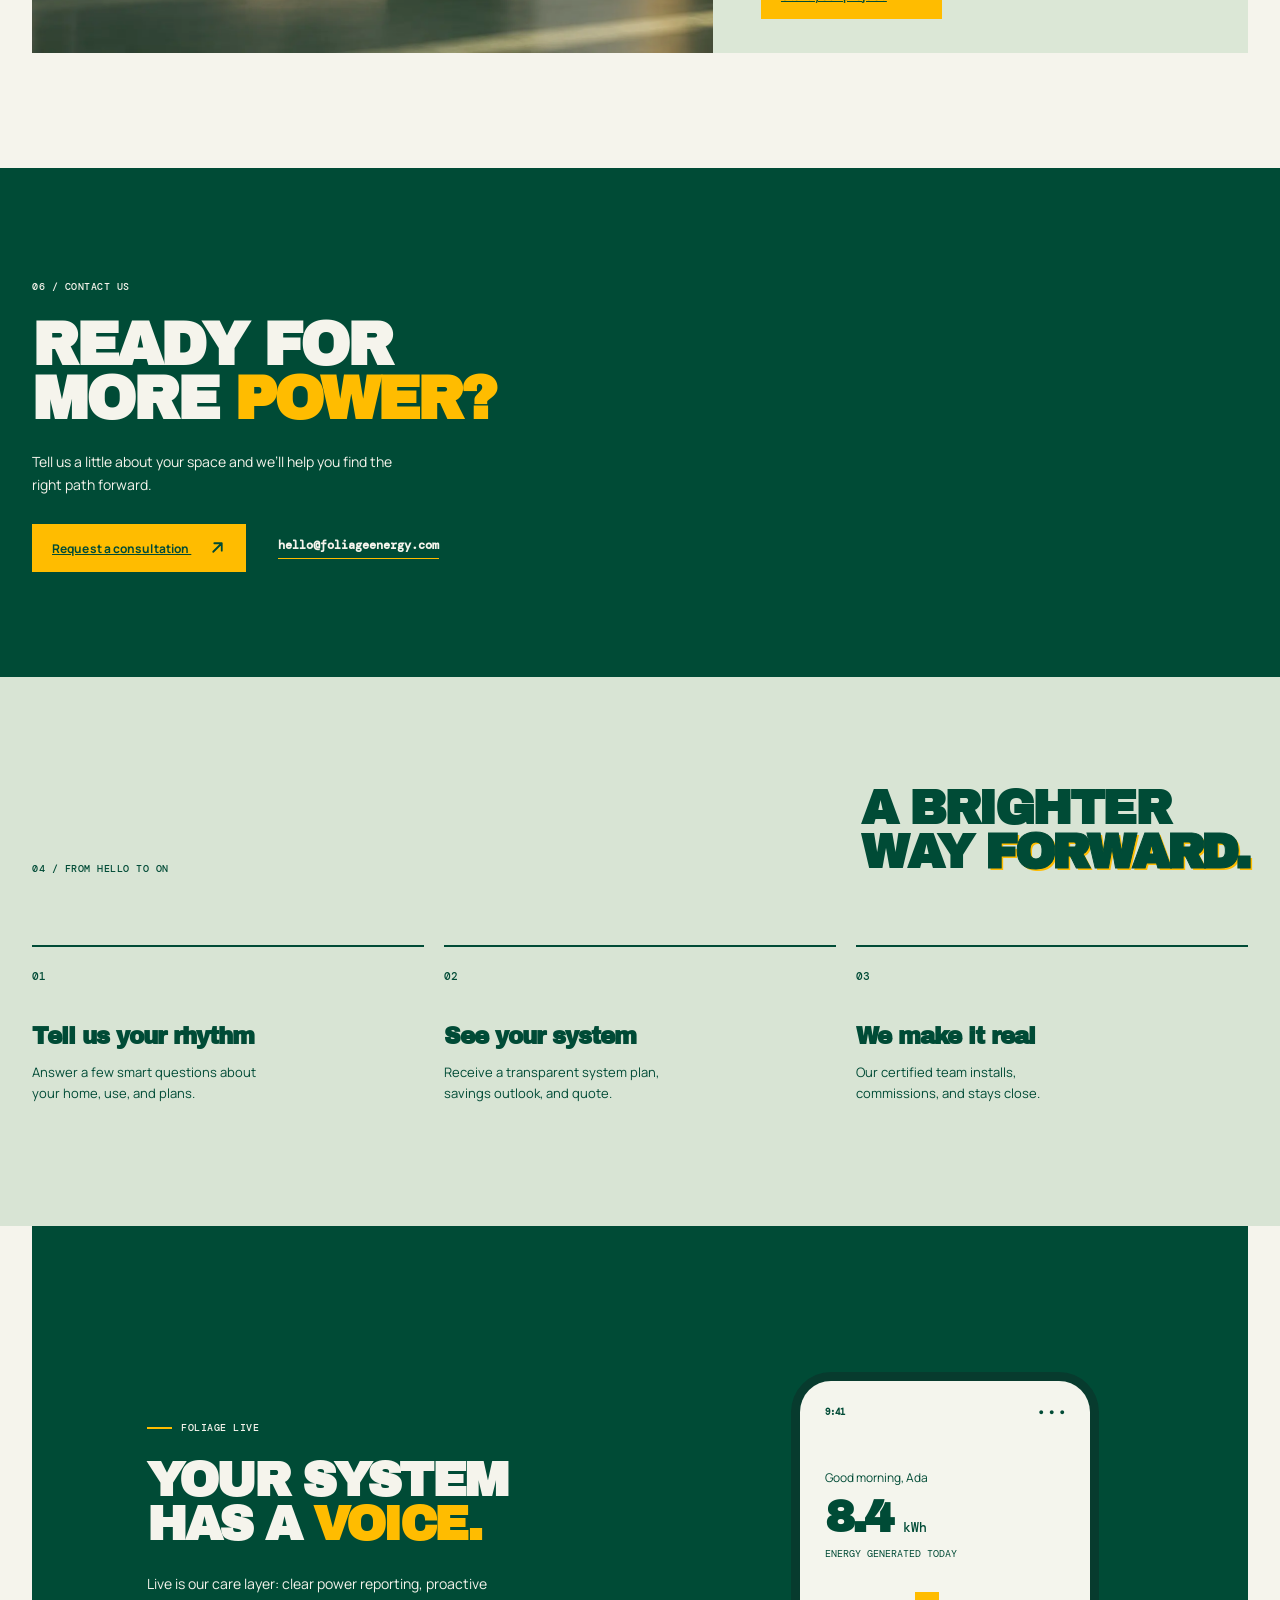
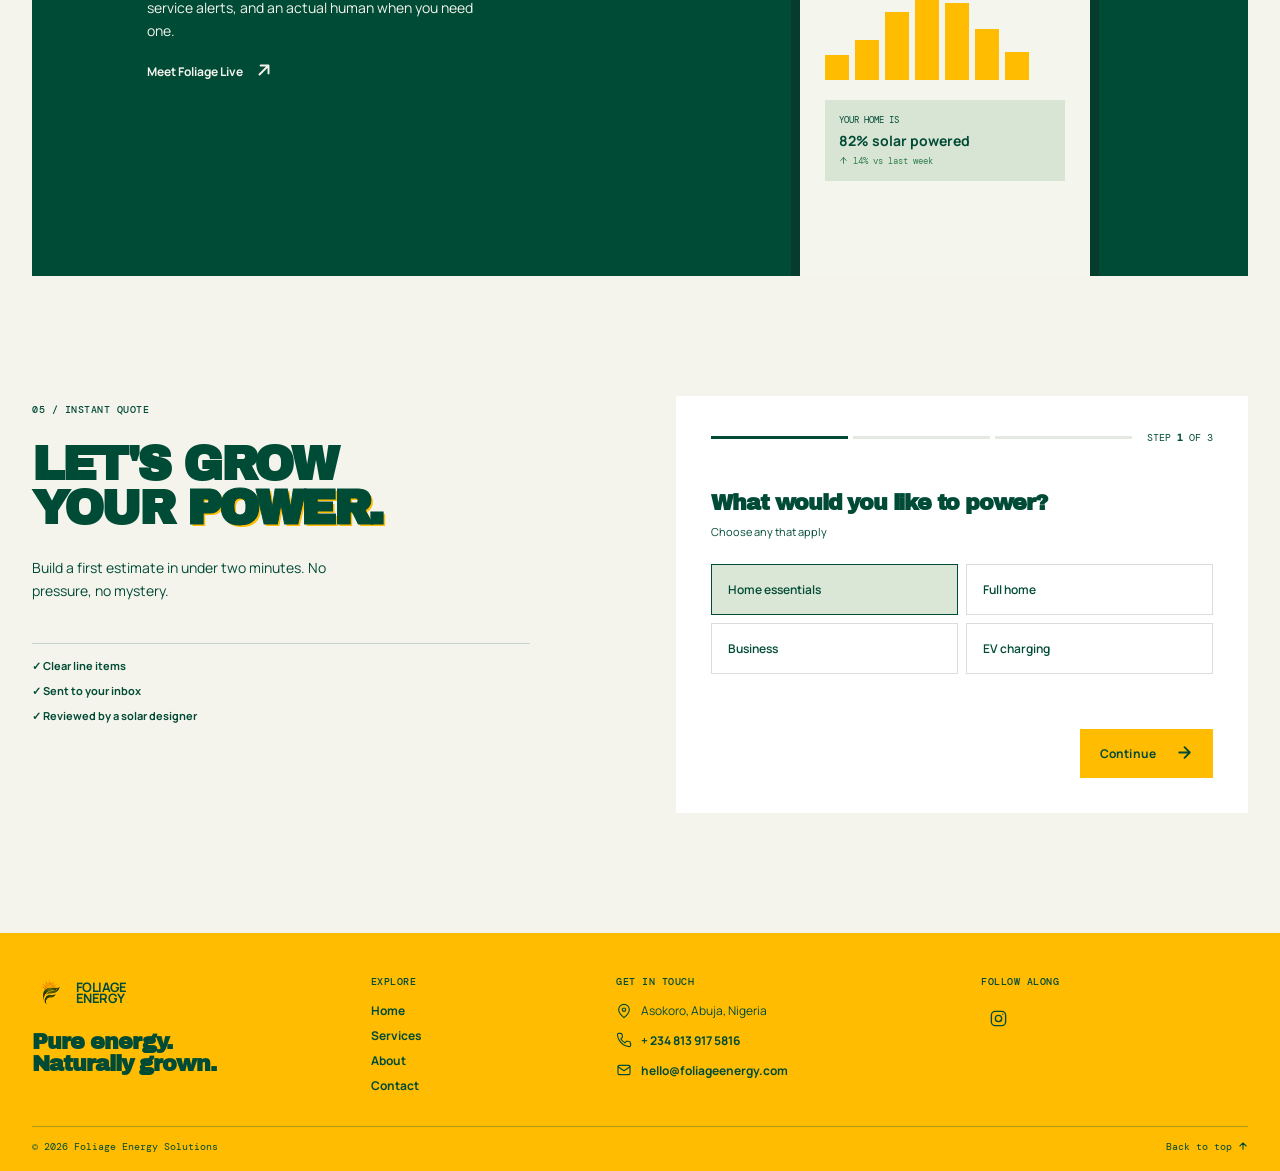
==== commit d92593aa: "Update About and Index pages with enhanced vision statements; improve layout and styling for better " ====
--- a/index.html
+++ b/index.html
@@ -60,7 +60,7 @@
           </article>
           <article>
             <span>OUR VISION</span>
-            <p>A brighter Africa powered by communities.</p>
+            <p>Creating a future where communities generate, store and share clean energy, making reliable electricity accessible to every home, business and community.</p>
           </article>
         </div>
       </div>
@@ -72,9 +72,9 @@
     </section>
 
     <section class="promise shell">
-      <div class="section-number">01 / WHY FOLIAGE</div>
-      <div>
-        <h2>ENERGY THAT<br>WORKS <em>WITH</em> LIFE.</h2>
+      <div class="promise-copy">
+        <span class="section-number">01 / WHY FOLIAGE</span>
+        <h2>SMART ENERGY.<br>THOUGHTFULLY<br><em>ENGINEERED.</em></h2>
         <p>We pair solar intelligence with human service: a system tailored around your actual routines, installed with
           care, and supported for the long haul.</p>
       </div>
@@ -82,6 +82,13 @@
         <div><strong>24/7</strong><span>Power insight<br>from your phone</span></div>
         <div><strong>25yr</strong><span>Panel performance<br>warranty</span></div>
         <div><strong>0%</strong><span>Guesswork in your<br>energy plan</span></div>
+      </div>
+      <div class="promise-features">
+        <article><span>01</span><h3>Expert Design</h3><p>Professionally designed solar systems built around your real energy requirements.</p></article>
+        <article><span>02</span><h3>Tailored Solutions</h3><p>No one-size-fits-all packages. Every system is designed for your space, usage, and budget.</p></article>
+        <article><span>03</span><h3>Quality Components</h3><p>We use carefully selected, reliable equipment engineered for long-term performance.</p></article>
+        <article><span>04</span><h3>Built for Nigeria</h3><p>Practical energy solutions designed around Nigeria's climate, infrastructure, and power realities.</p></article>
+        <article><span>05</span><h3>Sustainable by Design</h3><p>Clean energy solutions that reduce dependence on conventional power and support a more sustainable future.</p></article>
       </div>
     </section>
 
--- a/styles.css
+++ b/styles.css
@@ -301,7 +301,7 @@
 @media (max-width: 480px) {
 
     .hero-visual img {
-        width: 80%;
+        width: 90%;
         margin: 0 auto;
         height: auto;
         display: block;
@@ -310,7 +310,7 @@
 }
 @media (min-width: 365px) and (max-width: 400px) {
     .hero-visual img {
-        width: 90%
+        width: 100%
     }
 }
 .eyebrow,
@@ -540,8 +540,16 @@
 .promise {
     padding: 125px 0 120px;
     display: grid;
-    grid-template-columns: 1fr 2fr 1.5fr;
+    grid-template-columns: 1.3fr .7fr;
     gap: 45px
+}
+
+.promise-copy {
+    align-self: center
+}
+
+.promise-copy h2 {
+    margin: 24px 0
 }
 
 .promise h2,
@@ -595,6 +603,44 @@
     line-height: 1.3;
     display: block;
     margin-top: 8px
+}
+
+.promise-features {
+    grid-column: 1 / -1;
+    display: grid;
+    grid-template-columns: repeat(5, minmax(0, 1fr));
+    gap: 22px;
+    margin-top: 12px
+}
+
+.promise-features article {
+    min-width: 0;
+    padding-top: 14px;
+    border-top: 1px solid var(--line)
+}
+
+.promise-features article>span {
+    font: 500 10px 'DM Mono';
+    color: #32804e
+}
+
+.promise-features h3 {
+    margin: 25px 0 9px;
+    font: 800 17px/1.2 'Archivo Black'
+}
+
+.promise-features p {
+    max-width: none;
+    margin: 0;
+    font-size: 12px;
+    line-height: 1.65
+}
+
+@media (max-width: 960px) {
+    .promise-features {
+        grid-template-columns: repeat(3, minmax(0, 1fr));
+        row-gap: 28px
+    }
 }
 
 .solutions {
@@ -1509,6 +1555,11 @@
         margin-top: 35px
     }
 
+    .promise-features {
+        grid-template-columns: repeat(2, minmax(0, 1fr));
+        column-gap: 18px
+    }
+
     .section-head p {
         margin-top: 20px
     }
@@ -1593,6 +1644,12 @@
 
     .hero-actions {
         gap: 15px
+    }
+}
+
+@media (max-width: 480px) {
+    .promise-features {
+        grid-template-columns: 1fr
     }
 }
 
@@ -1830,6 +1887,90 @@
     line-height: 1.7
 }
 
+.director-message {
+    padding: 105px 0;
+    background: #e5ece3
+}
+
+.director-message-grid {
+    display: grid;
+    grid-template-columns: minmax(260px, .8fr) minmax(0, 1.2fr);
+    align-items: center;
+    gap: 8%
+}
+
+.director-profile {
+    min-width: 0
+}
+
+.director-portrait {
+    margin: 0;
+    aspect-ratio: 4 / 5;
+    max-height: 620px;
+    overflow: hidden;
+    border-radius: 2px;
+    background: #d8e4d4
+}
+
+.director-portrait img {
+    display: block;
+    width: 100%;
+    height: 100%;
+    object-fit: cover;
+    object-position: center 38%
+}
+
+.director-copy h2 {
+    margin: 22px 0 28px;
+    font-size: 34px;
+    line-height: 1.03;
+    letter-spacing: -1.5px
+}
+
+.director-copy h2 em {
+    color: var(--green);
+    font-style: normal;
+    -webkit-text-stroke: 1px var(--green);
+    text-shadow: 2px 2px 0 var(--yellow)
+}
+
+.director-copy blockquote {
+    margin: 0
+}
+
+.director-copy blockquote p {
+    margin: 0 0 14px;
+    font-size: 13px;
+    line-height: 1.75
+}
+
+.director-copy blockquote .director-emphasis {
+    font-weight: 800
+}
+
+.director-copy blockquote .director-signoff {
+    margin: 22px 0 24px;
+    font: 500 10px 'DM Mono';
+    text-transform: uppercase
+}
+
+.director-attribution {
+    display: grid;
+    gap: 4px;
+    margin-top: 14px;
+    padding-top: 15px;
+    border-top: 1px solid var(--line)
+}
+
+.director-attribution strong {
+    font: 800 16px 'Archivo Black'
+}
+
+.director-attribution span {
+    font-size: 11px;
+    line-height: 1.5
+}
+
 .community-power {
     padding: 110px 0;
     background: var(--green);
@@ -1961,6 +2102,24 @@
         margin-top: 25px
     }
 
+    .director-message {
+        padding: 75px 0
+    }
+
+    .director-message-grid {
+        grid-template-columns: 1fr;
+        gap: 32px
+    }
+
+    .director-profile {
+        width: min(100%, 360px);
+        margin: 0 auto
+    }
+
+    .director-copy h2 {
+        font-size: 30px
+    }
+
     .community-steps article {
         grid-template-columns: 34px 1fr 20px;
         gap: 12px;
@@ -2061,4 +2220,315 @@
         font-size: 37px;
         letter-spacing: -2px
     }
+}
+
+.contact-hero {
+    display: grid;
+    grid-template-columns: 1fr 1.05fr;
+    align-items: center;
+    gap: 7%;
+    min-height: 460px;
+    padding-top: 42px;
+    padding-bottom: 66px
+}
+
+.contact-page .wordmark {
+    display: flex;
+    align-items: center;
+    gap: 8px
+}
+
+.contact-page .wordmark img {
+    width: 36px;
+    height: 36px;
+    object-fit: contain;
+    mix-blend-mode: multiply
+}
+
+.contact-page .wordmark span {
+    font-size: 13px;
+    line-height: .82;
+    letter-spacing: -.6px
+}
+
+.contact-hero-copy h1 {
+    margin: 26px 0;
+    font: 800 clamp(48px, 6.1vw, 76px)/.94 'Archivo Black', sans-serif;
+    letter-spacing: -3px
+}
+
+.contact-hero-copy h1 em,
+.contact-form-column h2 em,
+.contact-details h2 em {
+    color: var(--yellow);
+    font-style: normal
+}
+
+.contact-hero-copy>p {
+    max-width: 420px;
+    font-size: 15px;
+    line-height: 1.75
+}
+
+.contact-hero-image {
+    position: relative;
+    height: 350px;
+    margin: 0;
+    overflow: hidden;
+    border-radius: 4px;
+    background: #dbe7d6
+}
+
+.contact-hero-image img {
+    display: block;
+    width: 100%;
+    height: 100%;
+    object-fit: cover
+}
+
+.contact-hero-image figcaption {
+    position: absolute;
+    left: 16px;
+    bottom: 16px;
+    padding: 8px 10px;
+    background: var(--yellow);
+    color: var(--green);
+    font: 500 9px 'DM Mono'
+}
+
+.contact-main {
+    padding: 88px 0 105px;
+    background: #e5ece3
+}
+
+.contact-main-grid {
+    display: grid;
+    grid-template-columns: minmax(0, 1.2fr) minmax(250px, .8fr);
+    gap: 9%
+}
+
+.contact-form-column h2,
+.contact-details h2 {
+    margin: 22px 0 14px;
+    font-size: 40px;
+    letter-spacing: -2px
+}
+
+.contact-form-column h2 em,
+.contact-details h2 em {
+    color: var(--green);
+    -webkit-text-stroke: 1px var(--green);
+    text-shadow: 2px 2px 0 var(--yellow)
+}
+
+.contact-form-intro {
+    max-width: 540px;
+    margin: 0 0 30px;
+    font-size: 13px;
+    line-height: 1.7
+}
+
+.contact-field-grid {
+    display: grid;
+    grid-template-columns: 1fr 1fr;
+    gap: 20px
+}
+
+.contact-field {
+    display: grid;
+    align-content: start;
+    gap: 7px;
+    font-size: 11px;
+    font-weight: 700
+}
+
+.contact-field>span {
+    display: inline;
+    margin-left: 4px;
+    font-size: 10px;
+    font-weight: 400
+}
+
+.contact-field input,
+.contact-field select,
+.contact-field textarea {
+    width: 100%;
+    min-width: 0;
+    border: 1px solid rgba(0, 75, 54, .24);
+    border-radius: 0;
+    padding: 12px 13px;
+    background: var(--cream);
+    color: var(--green);
+    font: 13px Manrope
+}
+
+.contact-field input,
+.contact-field select {
+    min-height: 46px
+}
+
+.contact-field textarea {
+    min-height: 145px;
+    resize: vertical
+}
+
+.contact-field input:focus-visible,
+.contact-field select:focus-visible,
+.contact-field textarea:focus-visible {
+    outline: 2px solid var(--green);
+    outline-offset: 2px
+}
+
+.contact-message {
+    margin-top: 20px
+}
+
+.contact-form-bottom {
+    display: flex;
+    flex-wrap: wrap;
+    align-items: center;
+    gap: 14px 20px;
+    margin-top: 22px
+}
+
+.contact-form-bottom p {
+    flex: 1 1 220px;
+    margin: 0;
+    font-size: 11px;
+    line-height: 1.6
+}
+
+.contact-details {
+    align-self: stretch;
+    padding-left: 32px;
+    border-left: 1px solid var(--line)
+}
+
+.contact-detail-list {
+    display: grid;
+    gap: 24px;
+    margin-top: 38px
+}
+
+.contact-detail {
+    display: flex;
+    align-items: flex-start;
+    gap: 13px
+}
+
+.contact-icon {
+    flex: 0 0 19px;
+    width: 19px;
+    height: 19px;
+    margin-top: 2px;
+    fill: none;
+    stroke: currentColor;
+    stroke-width: 1.7;
+    stroke-linecap: round;
+    stroke-linejoin: round
+}
+
+.contact-detail>div {
+    display: grid;
+    gap: 6px;
+    min-width: 0
+}
+
+.contact-detail>div>span,
+.contact-social>span {
+    font: 500 10px 'DM Mono';
+    letter-spacing: .4px
+}
+
+.contact-detail address {
+    font-size: 13px;
+    font-style: normal;
+    line-height: 1.6
+}
+
+.contact-detail a {
+    overflow-wrap: anywhere;
+    color: var(--green);
+    font-size: 13px;
+    line-height: 1.6;
+    text-decoration: none
+}
+
+.contact-social {
+    display: grid;
+    justify-items: start;
+    gap: 13px;
+    margin-top: 36px;
+    padding-top: 20px;
+    border-top: 1px solid var(--line)
+}
+
+.contact-social a {
+    display: flex;
+    align-items: center;
+    gap: 10px;
+    color: var(--green);
+    font-size: 13px;
+    text-decoration: none
+}
+
+@media (max-width: 760px) {
+    .contact-hero {
+        grid-template-columns: 1fr;
+        gap: 28px;
+        min-height: 0;
+        padding-top: 42px;
+        padding-bottom: 60px
+    }
+
+    .contact-hero-copy h1 {
+        font-size: 53px;
+        letter-spacing: -2px
+    }
+
+    .contact-hero-image {
+        height: auto;
+        aspect-ratio: 1.55
+    }
+
+    .contact-main {
+        padding: 70px 0 80px
+    }
+
+    .contact-main-grid {
+        grid-template-columns: 1fr;
+        gap: 56px
+    }
+
+    .contact-form-column h2,
+    .contact-details h2 {
+        font-size: 35px;
+        letter-spacing: -1.5px
+    }
+
+    .contact-details {
+        padding: 32px 0 0;
+        border-top: 1px solid var(--line);
+        border-left: 0
+    }
+
+    .contact-detail-list {
+        margin-top: 28px
+    }
+}
+
+@media (max-width: 480px) {
+    .contact-field-grid {
+        grid-template-columns: 1fr;
+        gap: 16px
+    }
+
+    .contact-form-bottom {
+        align-items: stretch;
+        flex-direction: column
+    }
+
+    .contact-form-bottom .btn {
+        align-self: flex-start
+    }
 }
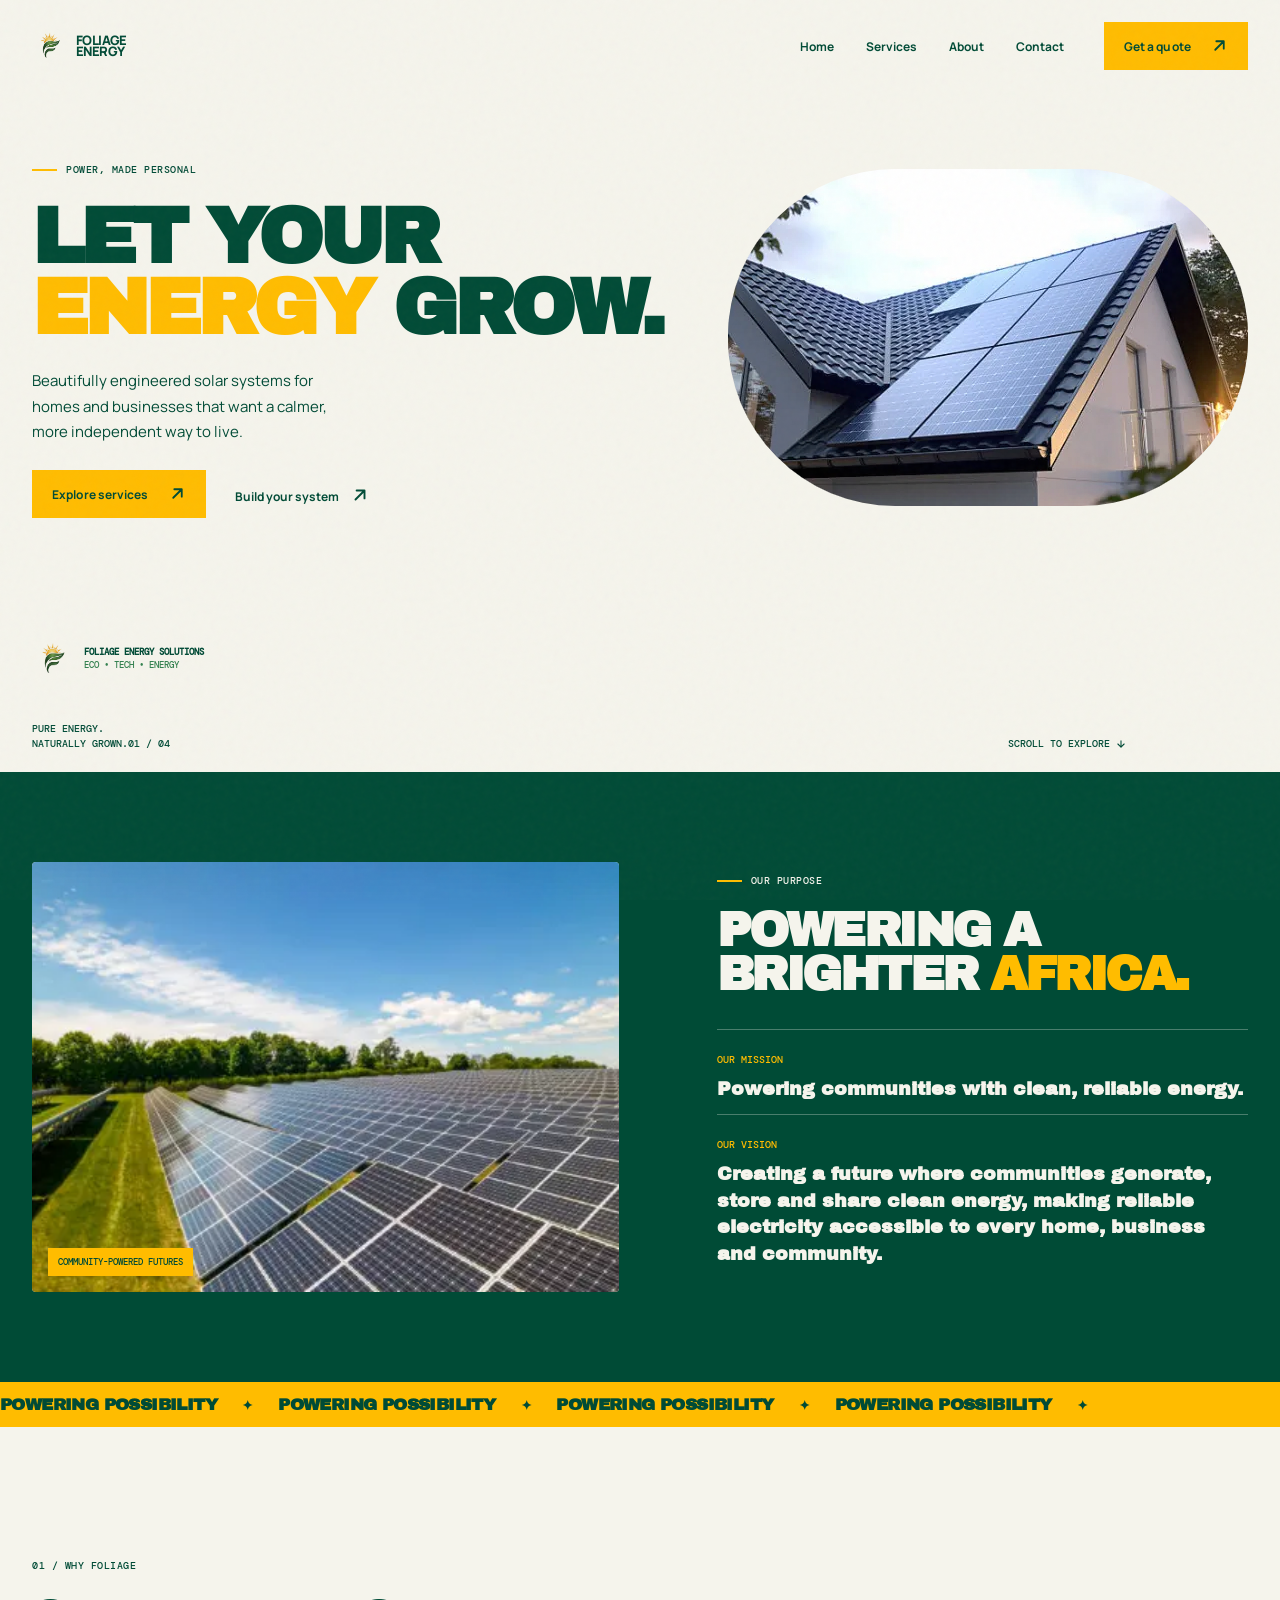
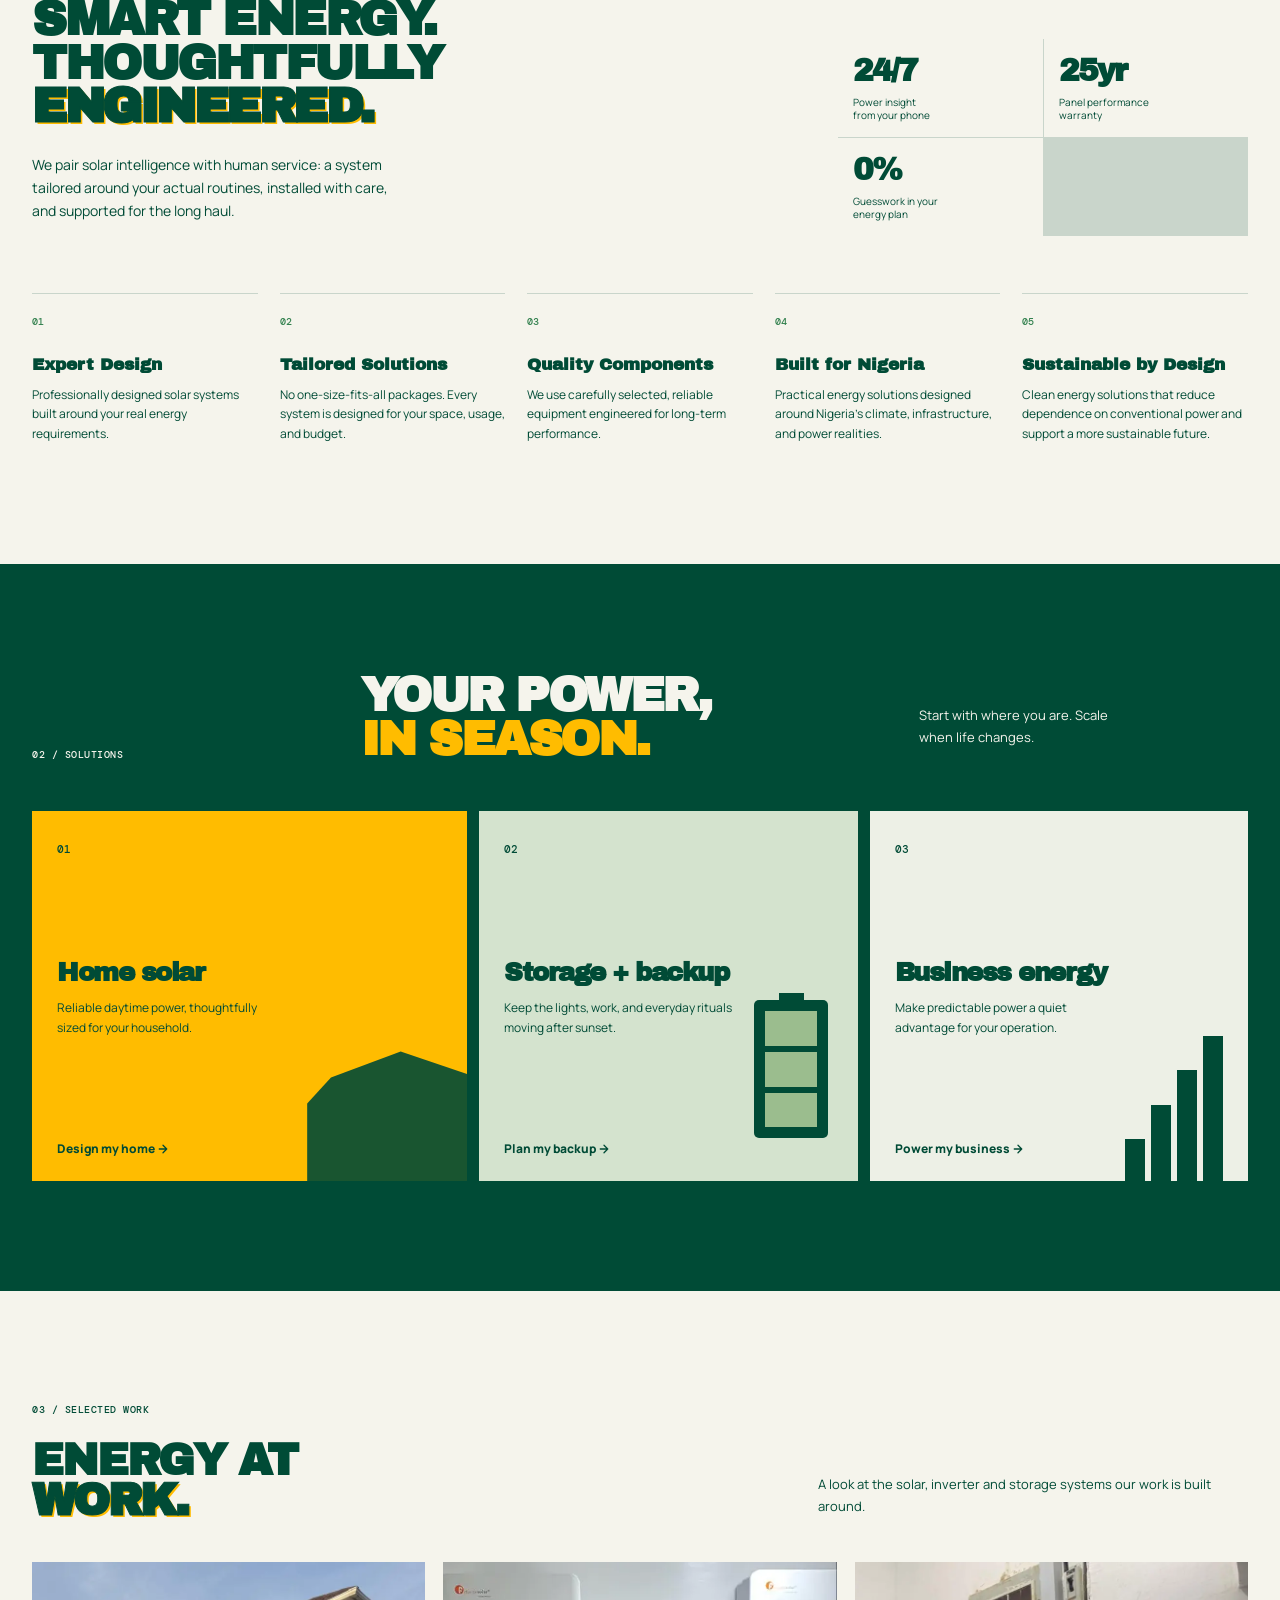
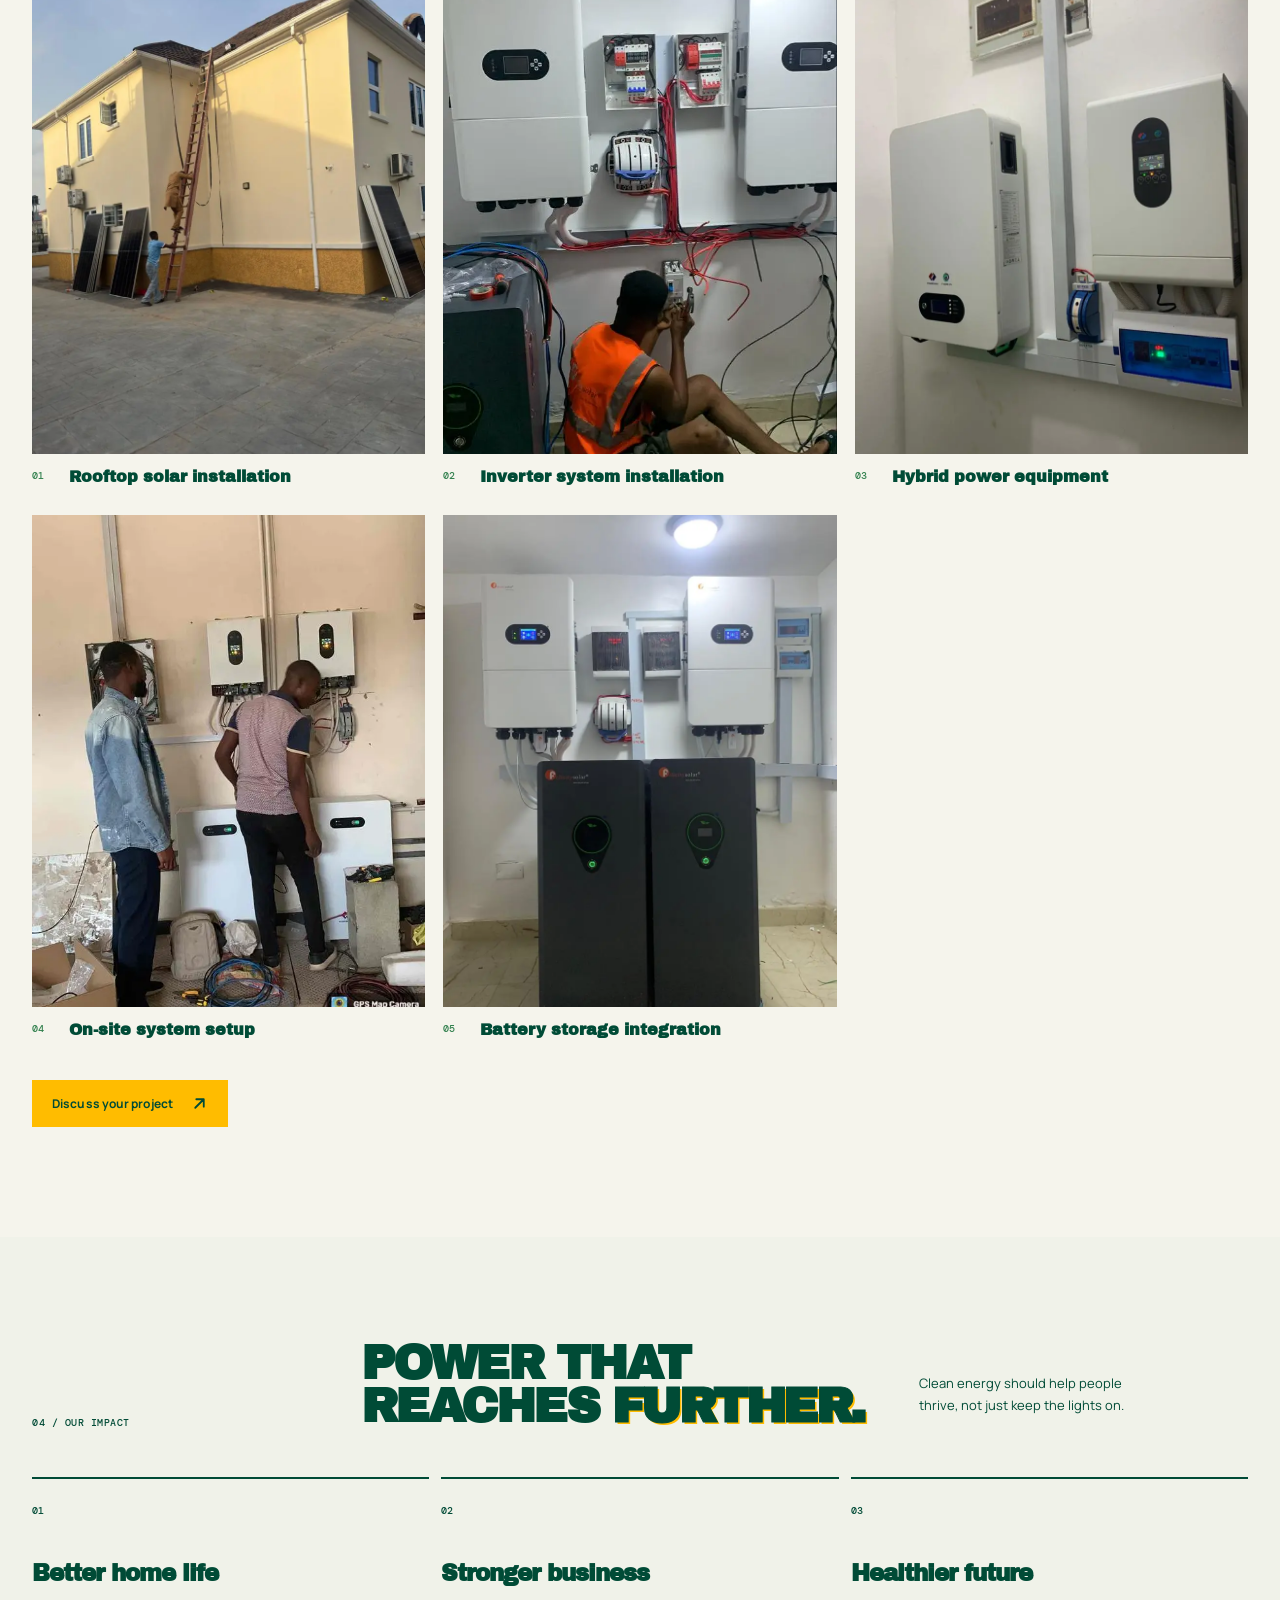
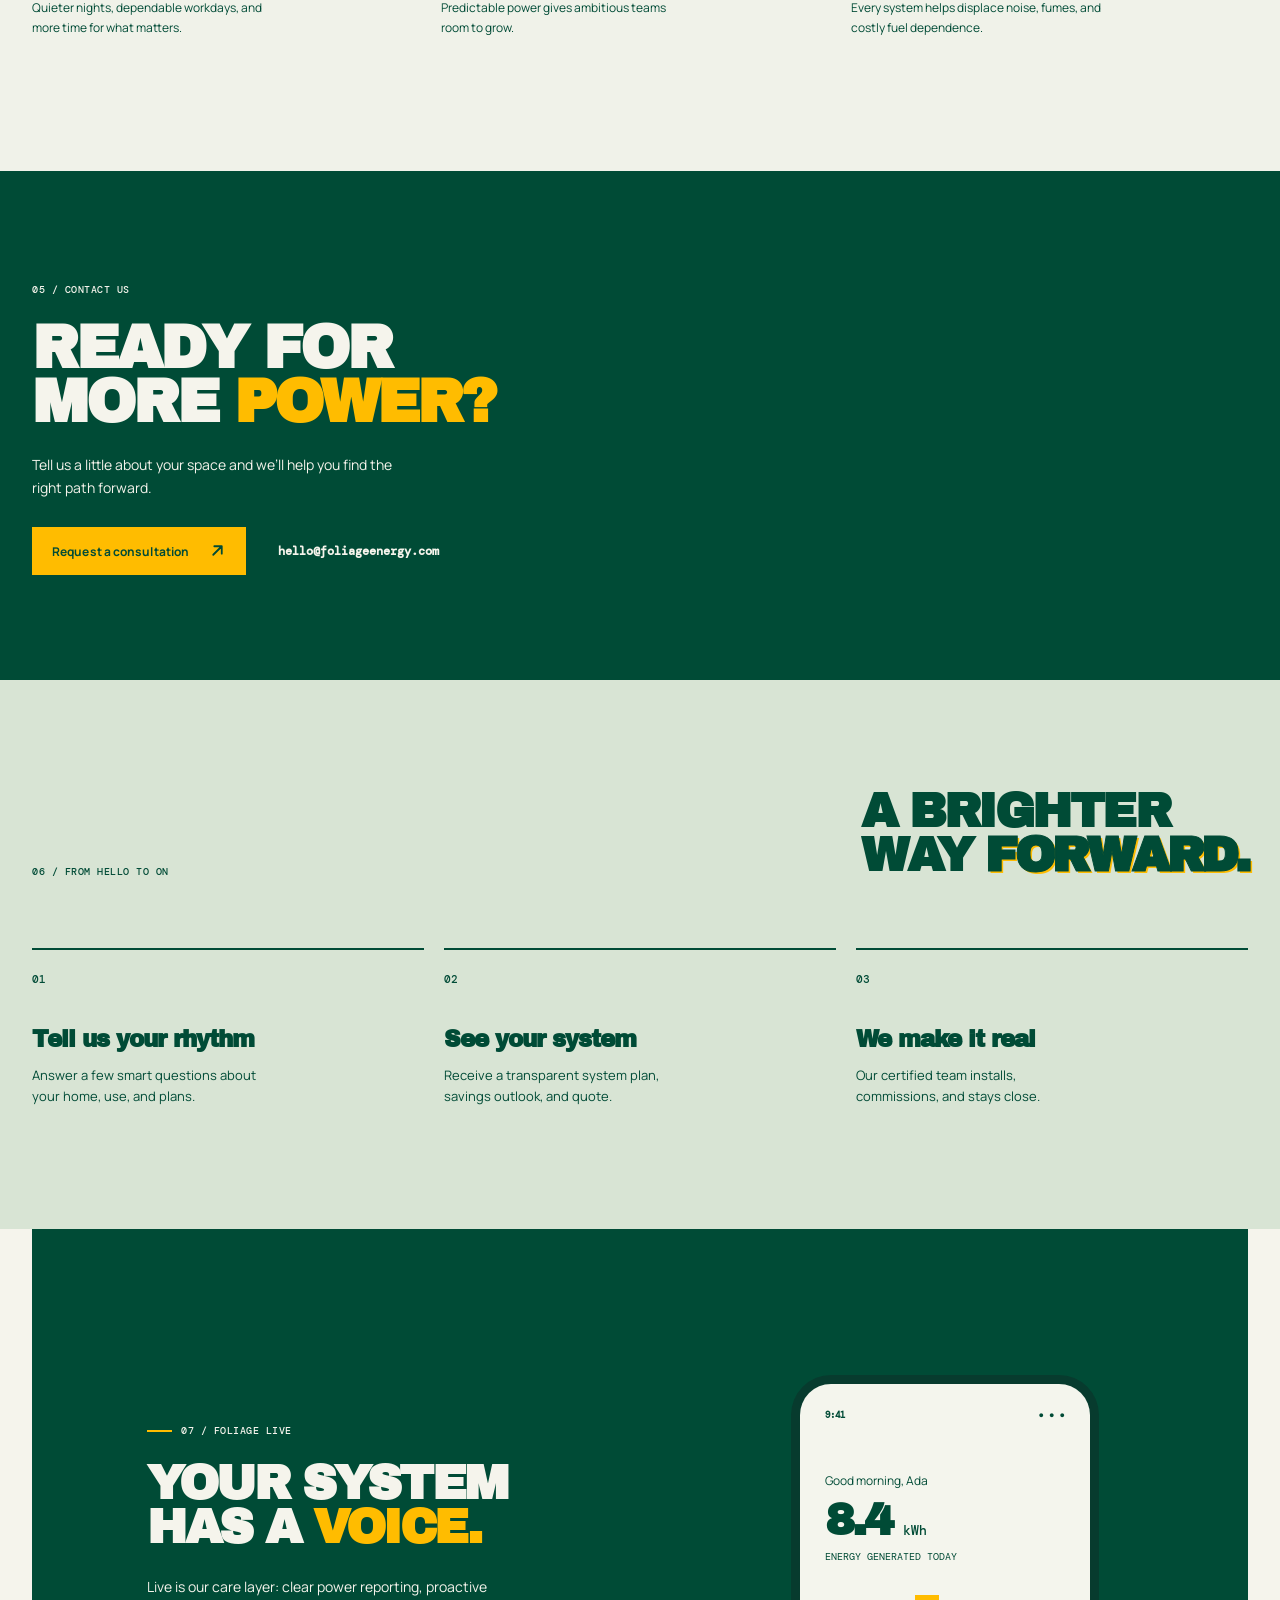
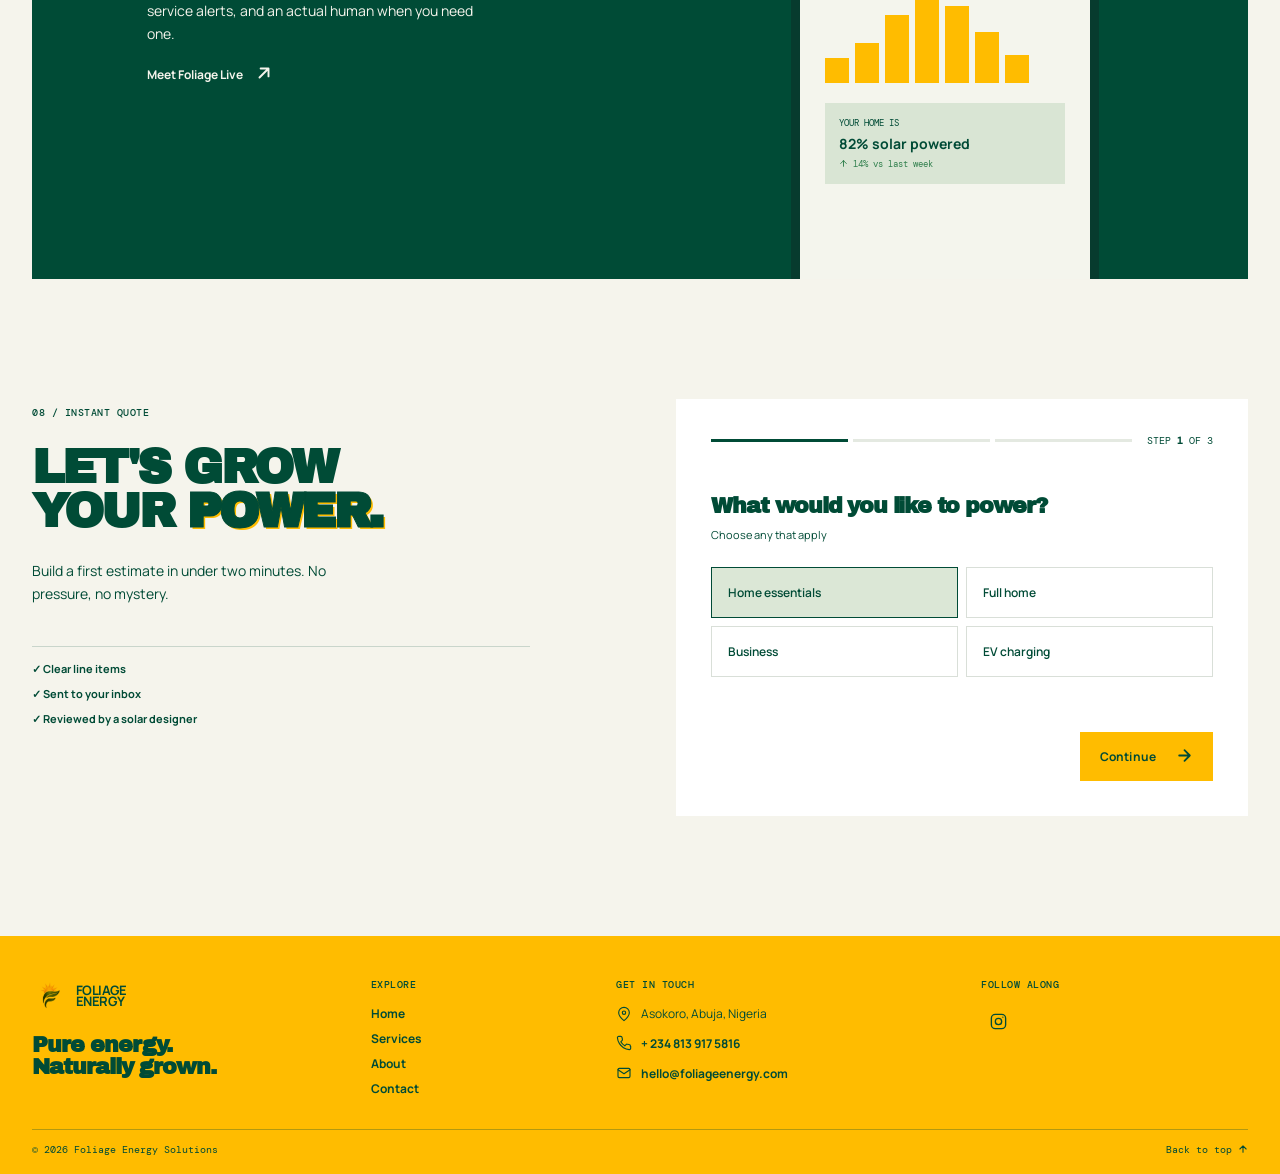
==== commit 26692c17: "Add services page and related assets; update navigation and footer for new links" ====
--- a/index.html
+++ b/index.html
@@ -30,8 +30,8 @@
           <h1>LET YOUR<br><em>ENERGY</em> GROW.</h1>
           <p class="hero-copy">Beautifully engineered solar systems for homes and businesses that want a calmer, more
             independent way to live.</p>
-          <div class="hero-actions"><button class="btn btn-sun" data-open-quote>Build my system <b><svg class="arrow-icon" viewBox="0 0 16 16" aria-hidden="true"><path d="M4 12 12 4M5 4h7v7"/></svg></b></button><a
-              class="text-link" href="#solutions">Explore solutions <span><svg class="arrow-icon arrow-down" viewBox="0 0 16 16" aria-hidden="true"><path d="M3 8h10m0 0-5-5m5 5-5 5"/></svg></span></a></div>
+            <div class="hero-actions"><a class="btn btn-sun" href="services.html">Explore services <b><svg class="arrow-icon" viewBox="0 0 16 16" aria-hidden="true"><path d="M4 12 12 4M5 4h7v7"/></svg></b></a><button
+              class="text-link" type="button" data-open-quote>Build your system <span><svg class="arrow-icon" viewBox="0 0 16 16" aria-hidden="true"><path d="M4 12 12 4M5 4h7v7"/></svg></span></button></div>
     
         </div>
     
@@ -118,24 +118,11 @@
       </div>
     </section>
 
-    <section id="shop" class="equipment shell">
-      <div class="equipment-intro"><span class="section-number">03 / EQUIPMENT</span>
-        <h2>THE QUIETLY<br>BRILLIANT BITS.</h2>
-        <p>Only hardware we would put in our own homes: high-performing, repairable, and designed to look at home.</p>
-        <button class="text-button">Browse equipment <b><svg class="arrow-icon arrow-right" viewBox="0 0 16 16" aria-hidden="true"><path d="M3 8h10m0 0-5-5m5 5-5 5"/></svg></b></button>
-      </div>
-      <div class="equipment-photo"><img src="assets/solar-equipment.webp"
-          alt="Solar panel, inverter and battery equipment" /></div>
-      <div class="product-list"><button class="product active" data-product="panel"><span>01</span><b>Solar
-            panels</b><small>430W / All black</small><i><svg class="arrow-icon" viewBox="0 0 16 16" aria-hidden="true"><path d="M4 12 12 4M5 4h7v7"/></svg></i></button><button class="product"
-          data-product="inverter"><span>02</span><b>Hybrid inverters</b><small>5kW -
-            20kW</small><i><svg class="arrow-icon" viewBox="0 0 16 16" aria-hidden="true"><path d="M4 12 12 4M5 4h7v7"/></svg></i></button><button class="product" data-product="battery"><span>03</span><b>Battery
-            storage</b><small>5kWh modular</small><i><svg class="arrow-icon" viewBox="0 0 16 16" aria-hidden="true"><path d="M4 12 12 4M5 4h7v7"/></svg></i></button></div>
-    </section>
+    <div id="work-gallery-mount"></div>
 
     <section id="how" class="flow">
       <div class="shell">
-        <div class="flow-title"><span class="section-number">04 / FROM HELLO TO ON</span>
+        <div class="flow-title"><span class="section-number">06 / FROM HELLO TO ON</span>
           <h2>A BRIGHTER<br>WAY <em>FORWARD.</em></h2>
         </div>
         <div class="steps">
@@ -156,7 +143,7 @@
     </section>
 
     <section class="live shell">
-      <div><span class="eyebrow"><i></i> FOLIAGE LIVE</span>
+      <div><span class="eyebrow"><i></i> 07 / FOLIAGE LIVE</span>
         <h2>YOUR SYSTEM<br>HAS A <em>VOICE.</em></h2>
         <p>Live is our care layer: clear power reporting, proactive service alerts, and an actual human when you need
           one.</p><a class="text-link light" href="#quote">Meet Foliage Live <span><svg class="arrow-icon" viewBox="0 0 16 16" aria-hidden="true"><path d="M4 12 12 4M5 4h7v7"/></svg></span></a>
@@ -170,7 +157,7 @@
     </section>
 
     <section id="quote" class="quote shell">
-      <div class="quote-side"><span class="section-number">05 / INSTANT QUOTE</span>
+      <div class="quote-side"><span class="section-number">08 / INSTANT QUOTE</span>
         <h2>LET'S GROW<br>YOUR <em>POWER.</em></h2>
         <p>Build a first estimate in under two minutes. No pressure, no mystery.</p>
         <div class="quote-trust"><span>✓ Clear line items</span><span>✓ Sent to your inbox</span><span>✓ Reviewed by a
@@ -229,6 +216,7 @@
   <script src="appliance-page.js"></script>
   <script src="solution-selection.js"></script>
   <script src="quote-calculator.js"></script>
+  <script src="work-gallery.js"></script>
   <script src="footer.js"></script>
 </body>
 
--- a/styles.css
+++ b/styles.css
@@ -20,6 +20,15 @@
     background: var(--cream);
     color: var(--green);
     font-family: Manrope, sans-serif
+}
+
+a {
+    text-decoration: none
+}
+
+.contact-band .contact-email {
+    border-bottom: 0;
+    padding-bottom: 0
 }
 
 .noise {
@@ -2531,4 +2540,489 @@
     .contact-form-bottom .btn {
         align-self: flex-start
     }
+}
+
+.services-page .wordmark {
+    display: flex;
+    align-items: center;
+    gap: 8px
+}
+
+.services-page .wordmark img {
+    width: 36px;
+    height: 36px;
+    object-fit: contain;
+    mix-blend-mode: multiply
+}
+
+.services-page .wordmark span {
+    font-size: 13px;
+    line-height: .82;
+    letter-spacing: -.6px
+}
+
+.services-hero {
+    display: grid;
+    grid-template-columns: 1fr 1.05fr;
+    align-items: center;
+    gap: 7%;
+    min-height: 490px;
+    padding-top: 42px;
+    padding-bottom: 70px
+}
+
+.services-hero-copy h1 {
+    margin: 25px 0;
+    font: 800 clamp(48px, 6.1vw, 78px)/.94 'Archivo Black', sans-serif;
+    letter-spacing: -3px
+}
+
+.services-hero-copy h1 em,
+.services-list-heading h2 em,
+.services-process h2 em,
+.services-faq-heading h2 em,
+.services-cta h2 em {
+    color: var(--yellow);
+    font-style: normal
+}
+
+.services-hero-copy>p {
+    max-width: 470px;
+    margin-bottom: 26px;
+    font-size: 15px;
+    line-height: 1.75
+}
+
+.services-hero-image {
+    position: relative;
+    height: 360px;
+    margin: 0;
+    overflow: hidden;
+    border-radius: 4px;
+    background: #dbe7d6
+}
+
+.services-hero-image img {
+    display: block;
+    width: 100%;
+    height: 100%;
+    object-fit: cover
+}
+
+.services-hero-image figcaption {
+    position: absolute;
+    left: 16px;
+    bottom: 16px;
+    padding: 8px 10px;
+    background: var(--yellow);
+    color: var(--green);
+    font: 500 9px 'DM Mono'
+}
+
+.services-list {
+    padding: 105px 0 115px;
+    background: #f0f2e9
+}
+
+.services-list-heading {
+    display: grid;
+    grid-template-columns: .8fr 1.3fr .9fr;
+    align-items: end;
+    gap: 30px;
+    margin-bottom: 52px
+}
+
+.services-list-heading h2,
+.services-process h2,
+.services-faq-heading h2,
+.services-cta h2 {
+    margin: 0;
+    font-size: 42px;
+    letter-spacing: -2px
+}
+
+.services-list-heading h2 em,
+.services-faq-heading h2 em {
+    color: var(--green);
+    -webkit-text-stroke: 1px var(--green);
+    text-shadow: 2px 2px 0 var(--yellow)
+}
+
+.services-list-heading>p {
+    margin: 0;
+    font-size: 13px;
+    line-height: 1.7
+}
+
+.service-grid {
+    display: grid;
+    grid-template-columns: 1fr 1fr;
+    column-gap: 42px
+}
+
+.service-item {
+    display: grid;
+    grid-template-columns: 34px minmax(0, 1fr) 18px;
+    align-items: start;
+    gap: 14px;
+    min-width: 0;
+    padding: 22px 0 25px;
+    border-top: 1px solid var(--line)
+}
+
+.service-number {
+    padding-top: 3px;
+    color: #32804e;
+    font: 500 10px 'DM Mono'
+}
+
+.service-item h3 {
+    margin: 0 0 8px;
+    font: 800 19px/1.25 'Archivo Black'
+}
+
+.service-item p {
+    max-width: 460px;
+    margin: 0;
+    font-size: 12px;
+    line-height: 1.7
+}
+
+.service-item>.arrow-icon {
+    width: 16px;
+    height: 16px;
+    margin-top: 3px
+}
+
+.services-process {
+    padding: 92px 0;
+    background: #d8e4d4
+}
+
+.services-process-grid {
+    display: grid;
+    grid-template-columns: 1fr 1fr;
+    align-items: end;
+    gap: 9%
+}
+
+.services-process h2 {
+    margin-top: 22px
+}
+
+.services-process h2 em,
+.services-cta h2 em {
+    color: var(--green);
+    -webkit-text-stroke: 1px var(--green);
+    text-shadow: 2px 2px 0 var(--yellow)
+}
+
+.services-process-grid>p {
+    max-width: 600px;
+    margin: 0;
+    font-size: 14px;
+    line-height: 1.8
+}
+
+.services-faq {
+    display: grid;
+    grid-template-columns: .8fr 1.2fr;
+    gap: 8%;
+    padding-top: 110px;
+    padding-bottom: 120px
+}
+
+.services-faq-heading h2 {
+    margin-top: 24px
+}
+
+.services-faq-heading>p {
+    max-width: 340px;
+    margin-top: 22px;
+    font-size: 13px;
+    line-height: 1.7
+}
+
+.services-faq-list details {
+    border-top: 1px solid var(--line)
+}
+
+.services-faq-list details:last-child {
+    border-bottom: 1px solid var(--line)
+}
+
+.services-faq-list summary {
+    display: flex;
+    justify-content: space-between;
+    align-items: center;
+    gap: 18px;
+    padding: 18px 0;
+    cursor: pointer;
+    list-style: none;
+    font-size: 13px;
+    font-weight: 800
+}
+
+.services-faq-list summary::-webkit-details-marker {
+    display: none
+}
+
+.services-faq-list summary::after {
+    content: '+';
+    flex: 0 0 auto;
+    color: #32804e;
+    font: 500 20px 'DM Mono'
+}
+
+.services-faq-list details[open] summary::after {
+    content: '\2212'
+}
+
+.services-faq-list details p {
+    max-width: 650px;
+    margin: -3px 28px 19px 0;
+    font-size: 12px;
+    line-height: 1.75
+}
+
+.services-cta {
+    padding: 76px 0;
+    background: var(--green);
+    color: var(--cream)
+}
+
+.services-cta-inner {
+    display: flex;
+    justify-content: space-between;
+    align-items: end;
+    gap: 28px
+}
+
+.services-cta h2 {
+    margin-top: 22px
+}
+
+@media (max-width: 900px) {
+    .services-list-heading {
+        grid-template-columns: .65fr 1.35fr;
+        gap: 18px 25px
+    }
+
+    .services-list-heading>p {
+        grid-column: 2
+    }
+}
+
+@media (max-width: 760px) {
+    .services-hero {
+        grid-template-columns: 1fr;
+        gap: 28px;
+        min-height: 0;
+        padding-top: 42px;
+        padding-bottom: 65px
+    }
+
+    .services-hero-copy h1 {
+        font-size: 53px;
+        letter-spacing: -2px
+    }
+
+    .services-hero-image {
+        height: auto;
+        aspect-ratio: 1.5
+    }
+
+    .services-list {
+        padding: 75px 0 85px
+    }
+
+    .services-list-heading {
+        display: block;
+        margin-bottom: 36px
+    }
+
+    .services-list-heading h2,
+    .services-process h2,
+    .services-faq-heading h2,
+    .services-cta h2 {
+        font-size: 35px;
+        letter-spacing: -1.5px
+    }
+
+    .services-list-heading h2 {
+        margin-top: 22px
+    }
+
+    .services-list-heading>p {
+        margin-top: 18px
+    }
+
+    .service-grid {
+        grid-template-columns: 1fr;
+        column-gap: 0
+    }
+
+    .services-process {
+        padding: 72px 0
+    }
+
+    .services-process-grid,
+    .services-faq {
+        grid-template-columns: 1fr;
+        gap: 30px
+    }
+
+    .services-process-grid>p {
+        font-size: 13px
+    }
+
+    .services-faq {
+        padding-top: 78px;
+        padding-bottom: 85px
+    }
+
+    .services-faq-heading h2 {
+        margin-top: 22px
+    }
+
+    .services-faq-heading>p {
+        margin-top: 16px
+    }
+
+    .services-cta {
+        padding: 65px 0
+    }
+
+    .services-cta-inner {
+        align-items: flex-start;
+        flex-direction: column
+    }
+}
+
+.work-gallery-section {
+    padding: 105px 0 110px;
+    background: var(--cream)
+}
+
+.work-gallery-heading {
+    display: grid;
+    grid-template-columns: 1fr 1fr;
+    align-items: end;
+    gap: 30px;
+    margin-bottom: 42px
+}
+
+.work-gallery-heading h2 {
+    margin: 22px 0 0;
+    font-size: 44px;
+    letter-spacing: -2px
+}
+
+.work-gallery-heading h2 em {
+    color: var(--green);
+    font-style: normal;
+    -webkit-text-stroke: 1px var(--green);
+    text-shadow: 2px 2px 0 var(--yellow)
+}
+
+.work-gallery-heading>p {
+    max-width: 430px;
+    margin: 0 0 3px auto;
+    font-size: 13px;
+    line-height: 1.7
+}
+
+.work-gallery-grid {
+    display: grid;
+    grid-template-columns: repeat(3, minmax(0, 1fr));
+    gap: 28px 18px
+}
+
+.work-gallery-item {
+    min-width: 0;
+    margin: 0
+}
+
+.work-gallery-photo {
+    aspect-ratio: 4 / 5;
+    overflow: hidden;
+    background: #e5ece3
+}
+
+.work-gallery-photo img {
+    display: block;
+    width: 100%;
+    height: 100%;
+    object-fit: cover;
+    transition: transform .35s ease
+}
+
+.work-gallery-item:hover .work-gallery-photo img {
+    transform: scale(1.025)
+}
+
+.work-gallery-item figcaption {
+    display: grid;
+    grid-template-columns: 28px minmax(0, 1fr);
+    align-items: start;
+    gap: 9px;
+    padding: 13px 0 0
+}
+
+.work-gallery-item figcaption span {
+    padding-top: 2px;
+    color: #32804e;
+    font: 500 10px 'DM Mono'
+}
+
+.work-gallery-item figcaption strong {
+    font: 800 16px/1.25 'Archivo Black'
+}
+
+.work-gallery-cta {
+    display: inline-flex;
+    align-items: center;
+    margin-top: 40px
+}
+
+@media (max-width: 900px) {
+    .work-gallery-grid {
+        grid-template-columns: repeat(2, minmax(0, 1fr));
+        gap: 25px 16px
+    }
+}
+
+@media (max-width: 760px) {
+    .work-gallery-section {
+        padding: 75px 0 85px
+    }
+
+    .work-gallery-heading {
+        display: block;
+        margin-bottom: 30px
+    }
+
+    .work-gallery-heading h2 {
+        font-size: 35px;
+        letter-spacing: -1.5px
+    }
+
+    .work-gallery-heading>p {
+        margin: 18px 0 0
+    }
+}
+
+@media (max-width: 480px) {
+    .work-gallery-grid {
+        gap: 22px 12px
+    }
+
+    .work-gallery-item figcaption {
+        grid-template-columns: 23px minmax(0, 1fr);
+        gap: 6px
+    }
+
+    .work-gallery-item figcaption strong {
+        font-size: 14px
+    }
 }
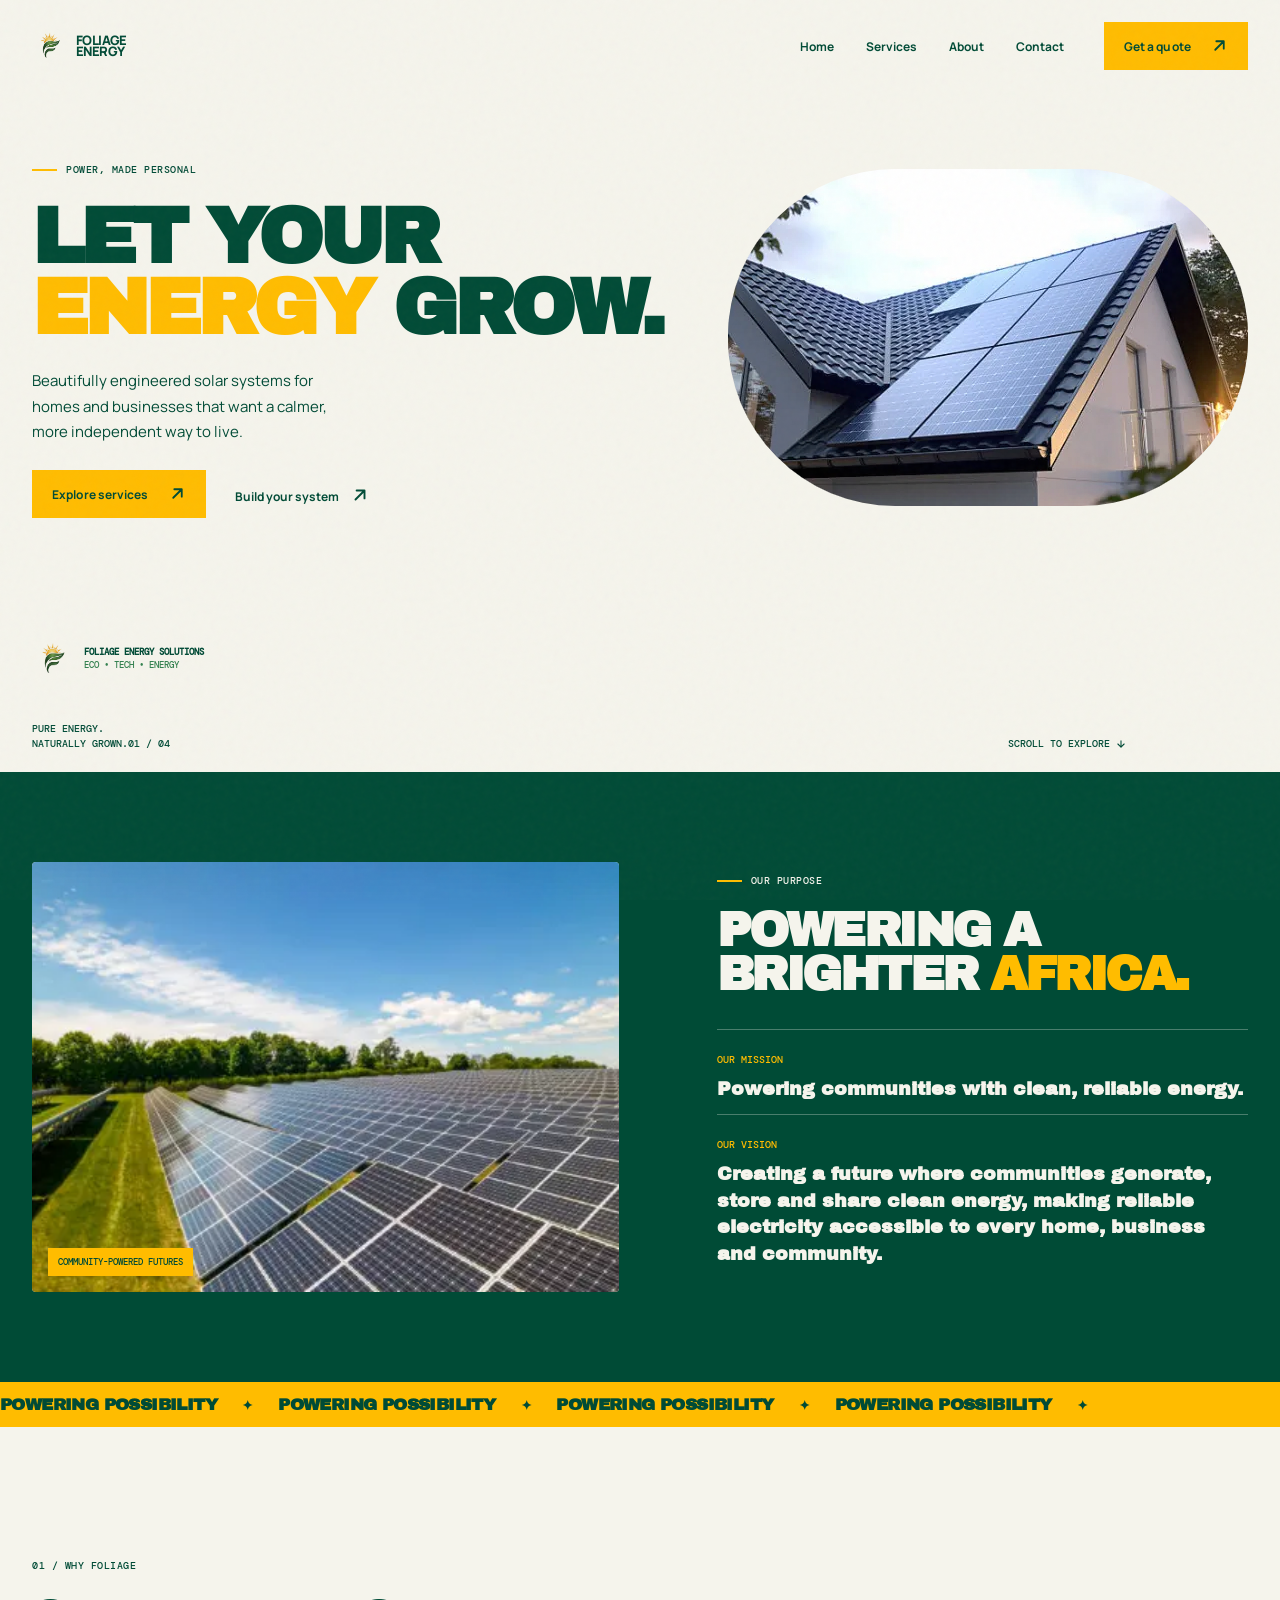
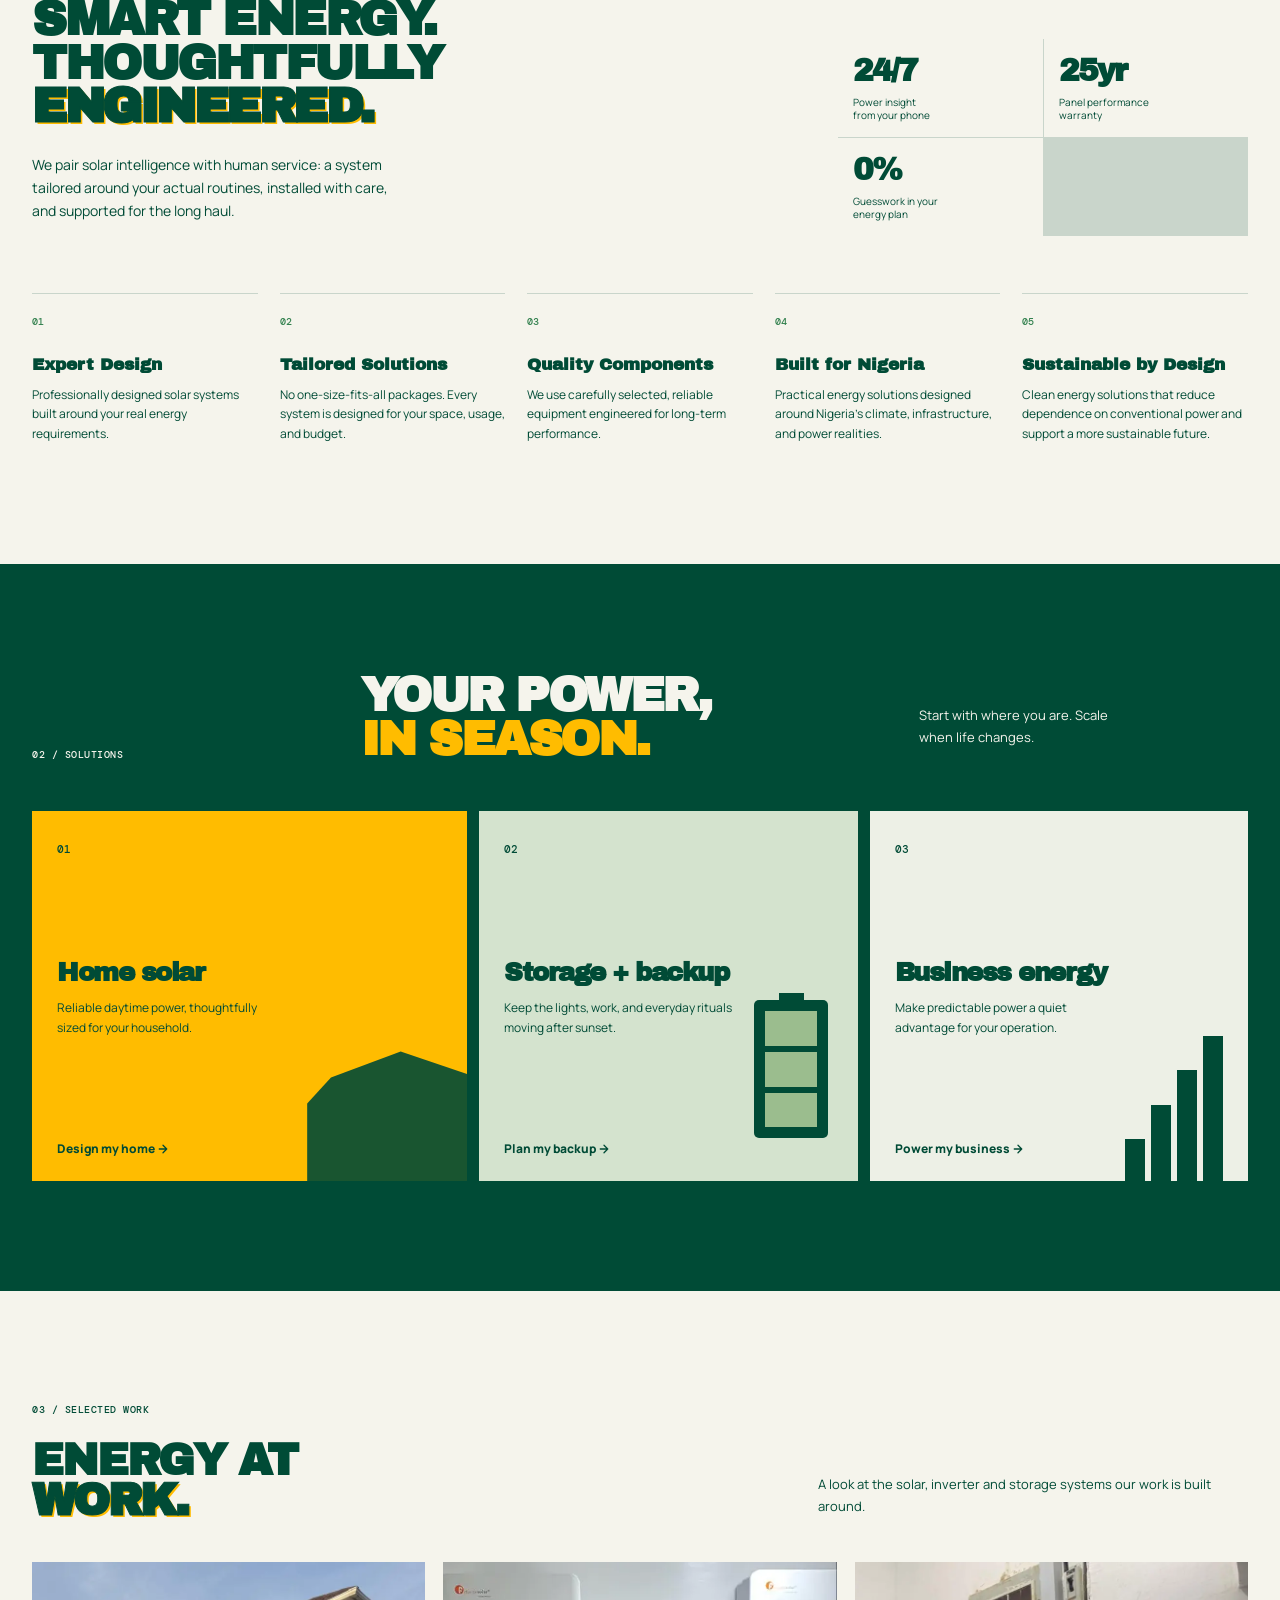
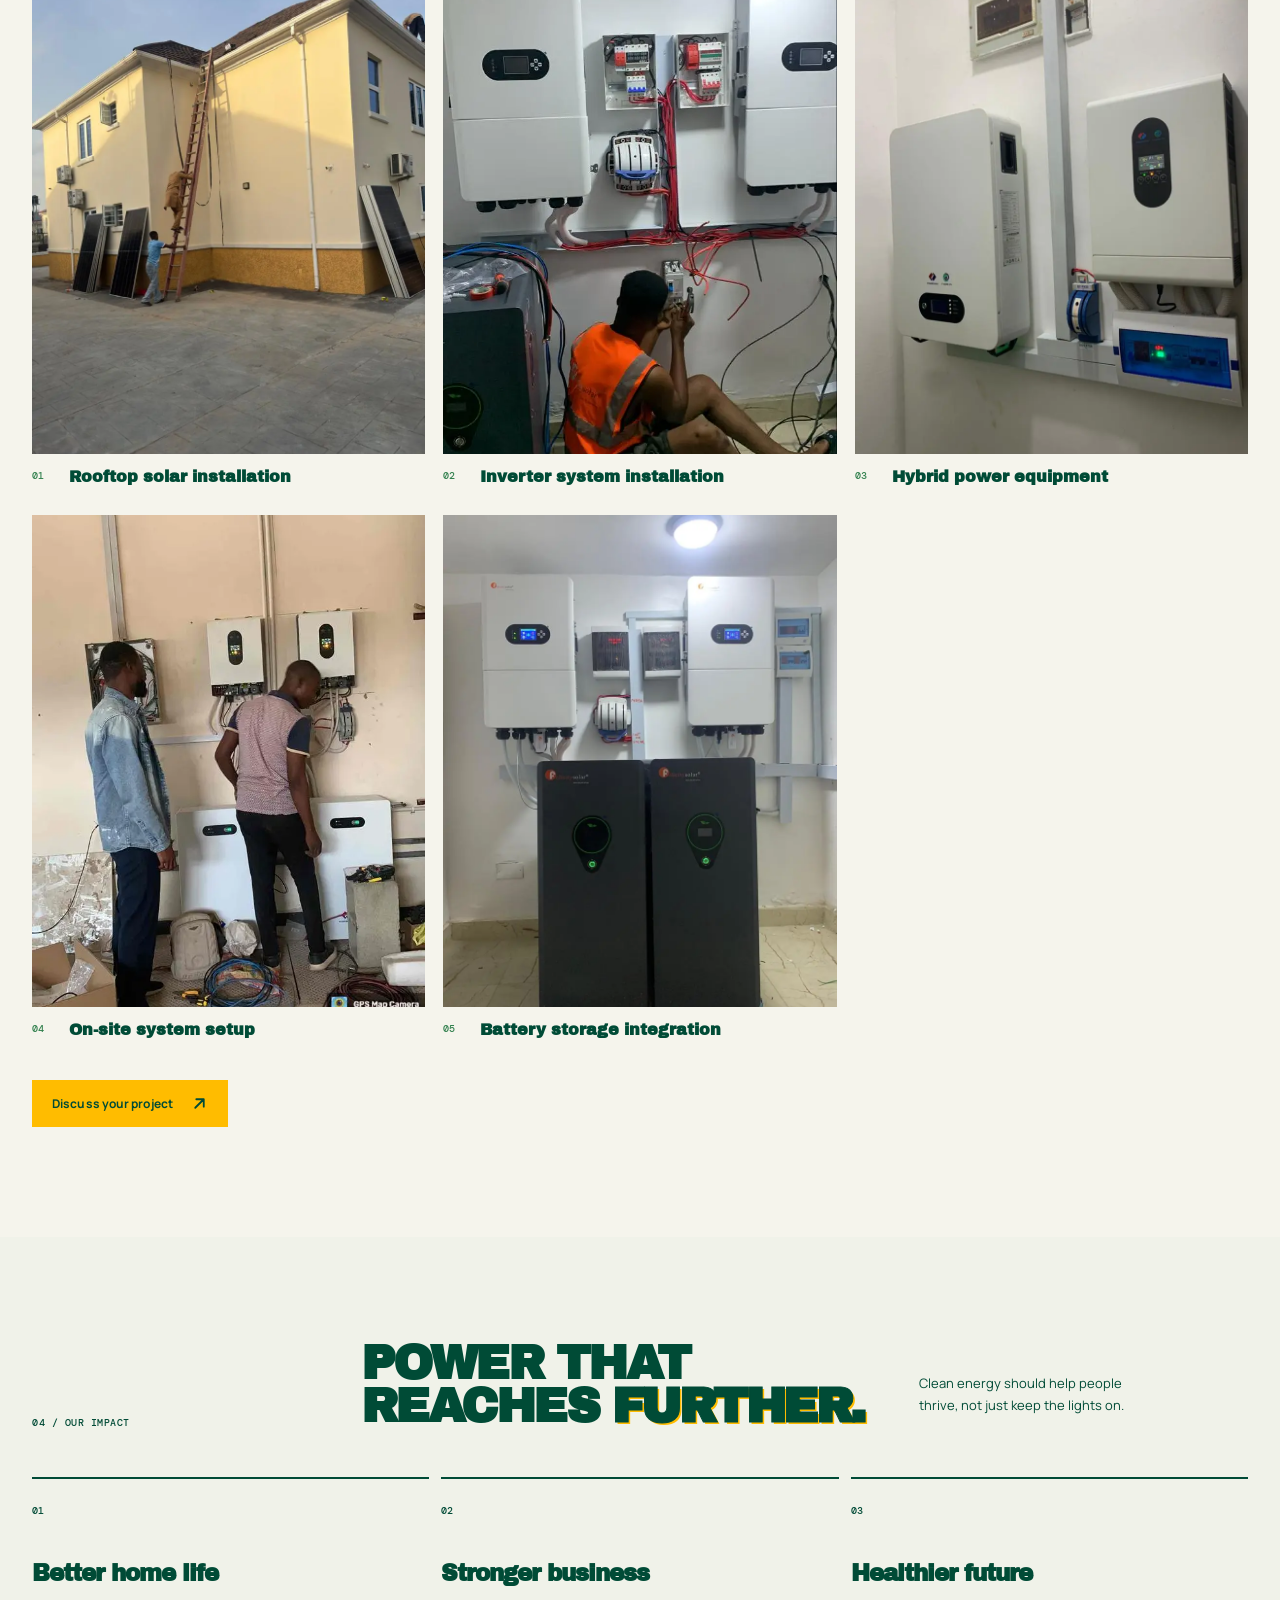
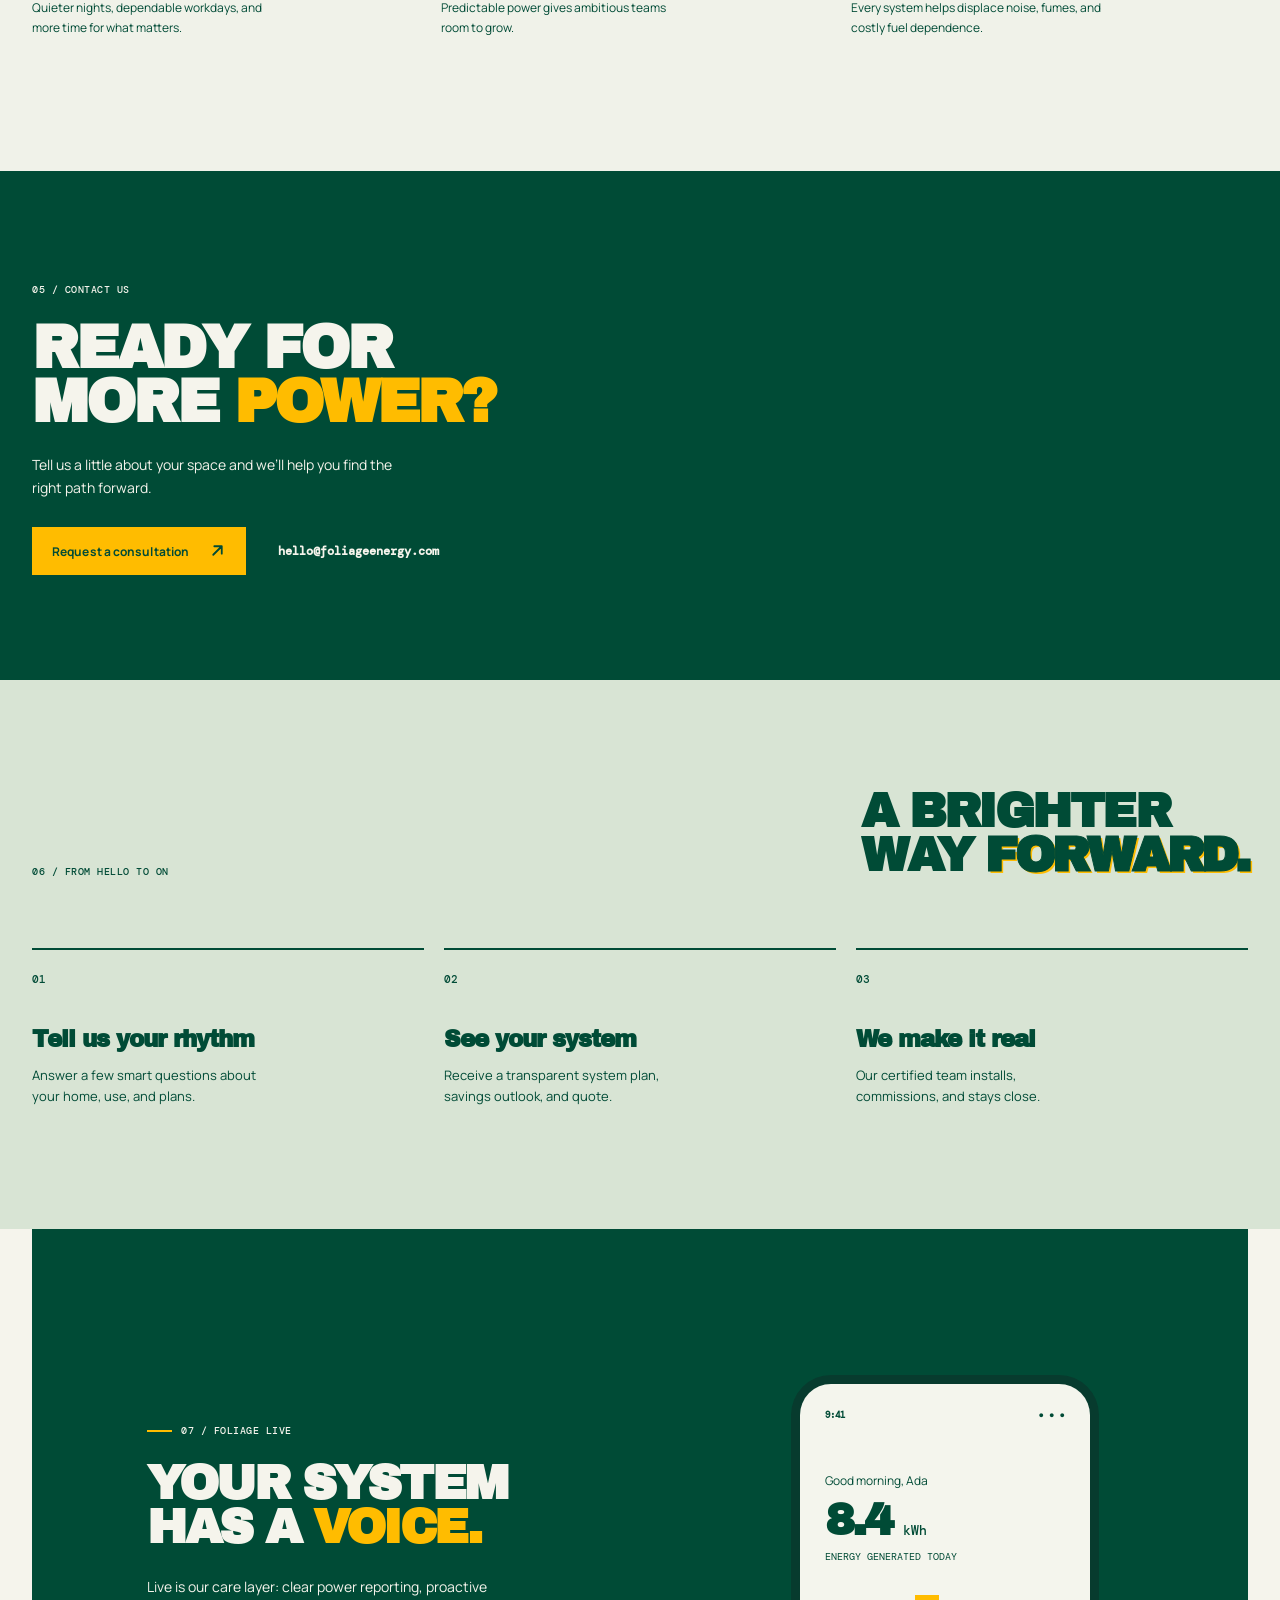
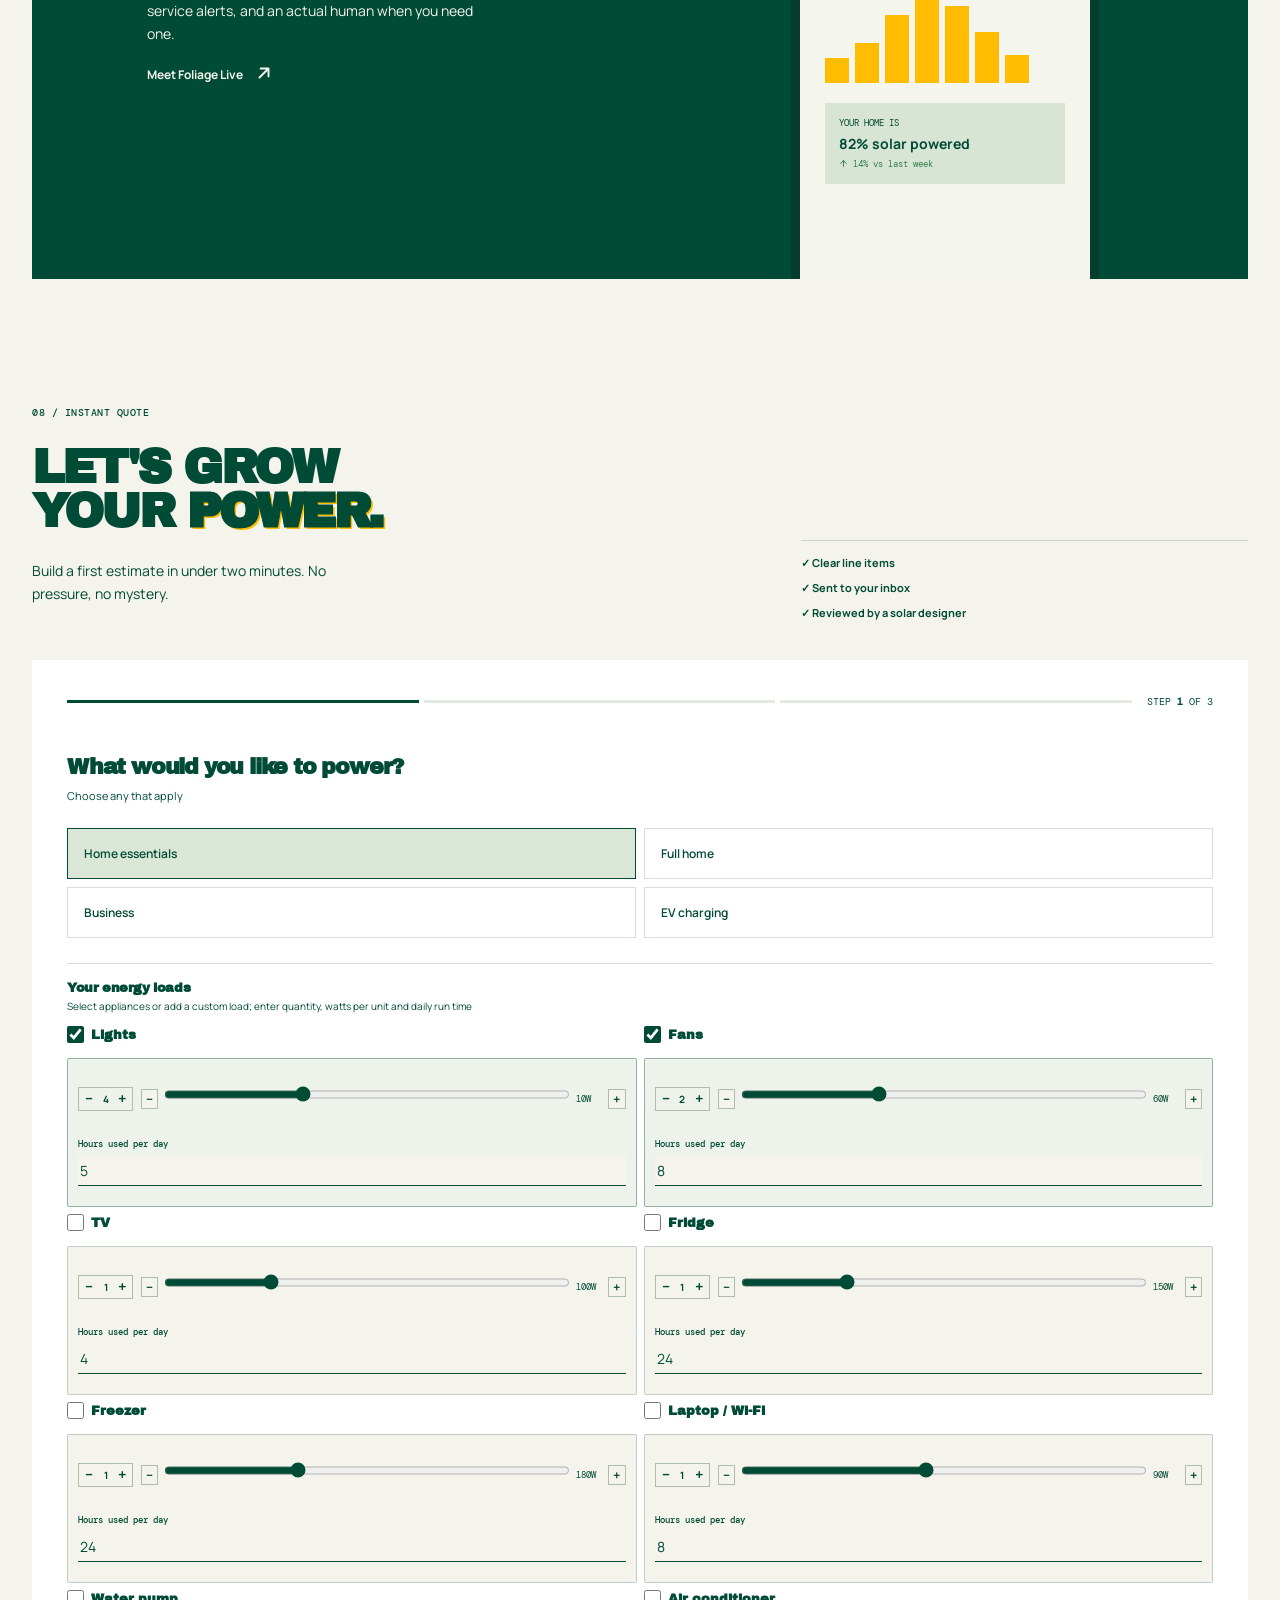
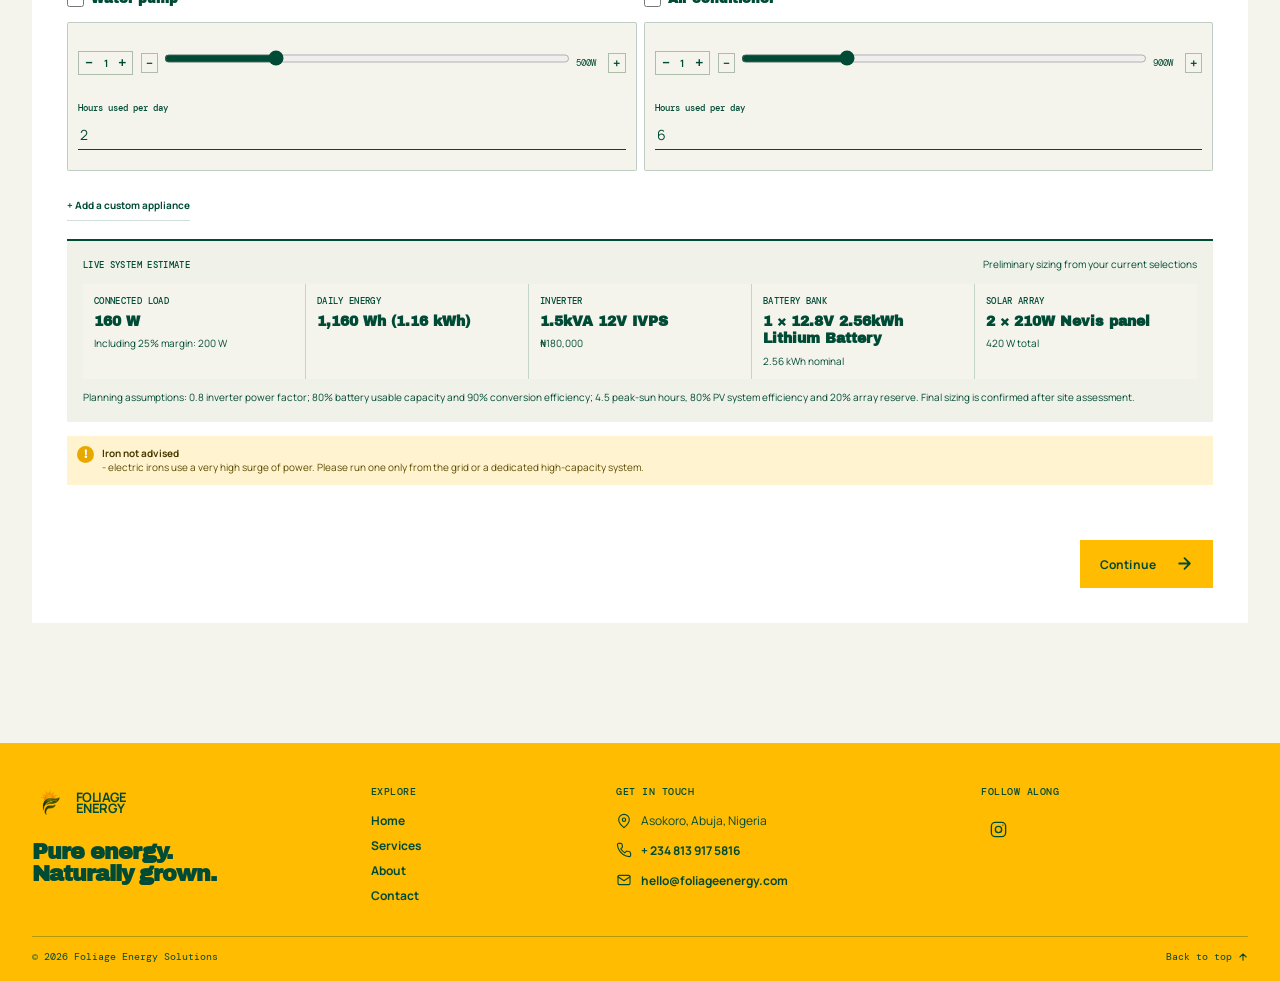
==== commit 97ced434: "Refactor quote section layout and add quote engine functionality; enhance responsiveness and styling" ====
--- a/index.html
+++ b/index.html
@@ -157,9 +157,12 @@
     </section>
 
     <section id="quote" class="quote shell">
-      <div class="quote-side"><span class="section-number">08 / INSTANT QUOTE</span>
-        <h2>LET'S GROW<br>YOUR <em>POWER.</em></h2>
-        <p>Build a first estimate in under two minutes. No pressure, no mystery.</p>
+      <div class="quote-side">
+        <div class="quote-copy">
+          <span class="section-number">08 / INSTANT QUOTE</span>
+          <h2>LET'S GROW<br>YOUR <em>POWER.</em></h2>
+          <p>Build a first estimate in under two minutes. No pressure, no mystery.</p>
+        </div>
         <div class="quote-trust"><span>✓ Clear line items</span><span>✓ Sent to your inbox</span><span>✓ Reviewed by a
             solar designer</span></div>
       </div>
@@ -213,9 +216,7 @@
   <script src="script.js"></script>
   <script src="template.js"></script>
   <script src="wattage-controls.js"></script>
-  <script src="appliance-page.js"></script>
-  <script src="solution-selection.js"></script>
-  <script src="quote-calculator.js"></script>
+  <script src="quote-engine.js"></script>
   <script src="work-gallery.js"></script>
   <script src="footer.js"></script>
 </body>
--- a/styles.css
+++ b/styles.css
@@ -317,11 +317,18 @@
     }
 
 }
-@media (min-width: 365px) and (max-width: 400px) {
+@media (max-width: 400px) {
+
     .hero-visual img {
-        width: 100%
-    }
-}
+        width: 100%;
+        margin: 0 auto;
+        height: auto;
+        display: block;
+    }
+
+}
+
+
 .eyebrow,
 .section-number {
     font: 500 10px 'DM Mono';
@@ -1170,9 +1177,24 @@
 
 .quote {
     padding: 120px 0;
-    display: grid;
-    grid-template-columns: 1fr 1.15fr;
-    gap: 12%
+    display: block
+}
+
+.quote-side {
+    margin-bottom: 40px
+}
+
+@media (min-width: 961px) {
+    .quote-side {
+        display: grid;
+        grid-template-columns: minmax(0, 1.2fr) minmax(250px, .8fr);
+        align-items: end;
+        gap: 8%
+    }
+
+    .quote-side .quote-trust {
+        margin-top: 0
+    }
 }
 
 .quote-side p {
@@ -1192,6 +1214,7 @@
 }
 
 #quote-form {
+    width: 100%;
     background: white;
     padding: 35px;
     min-height: 390px
@@ -1527,7 +1550,7 @@
     .hero-visual {
         right: -90px;
         top: 370px;
-        width: 105%;
+        width: 100%;
         height: 290px
     }
 
@@ -3025,4 +3048,329 @@
     .work-gallery-item figcaption strong {
         font-size: 14px
     }
+}
+
+.detailed-appliances .appliance-item {
+    display: grid;
+    gap: 7px;
+    min-width: 0
+}
+
+.detailed-appliances .appliance-item .appliance-controls {
+    display: grid;
+    grid-template-columns: auto minmax(0, 1fr);
+    align-items: center;
+    gap: 8px
+}
+
+.detailed-appliances .appliance-name {
+    display: flex;
+    align-items: center;
+    gap: 6px
+}
+
+.detailed-appliances .appliance-name input {
+    flex: 0 0 auto
+}
+
+.detailed-appliances .wattage {
+    min-width: 0
+}
+
+.run-hours-field,
+.custom-load-row label {
+    display: grid;
+    gap: 5px;
+    color: var(--green);
+    font: 500 9px 'DM Mono'
+}
+
+.run-hours-input,
+.custom-load-row input {
+    width: 100%;
+    min-width: 0;
+    height: 30px;
+    border: 1px solid rgba(0, 75, 54, .24);
+    padding: 5px 7px;
+    background: var(--cream);
+    color: var(--green);
+    font: 12px Manrope
+}
+
+.custom-load-list {
+    display: grid;
+    gap: 8px;
+    margin-top: 8px
+}
+
+.custom-load-row {
+    display: grid;
+    grid-template-columns: minmax(125px, 1.5fr) repeat(3, minmax(65px, .7fr)) auto;
+    align-items: end;
+    gap: 8px;
+    padding: 12px;
+    border: 1px solid var(--line);
+    background: #f0f2e9
+}
+
+.remove-custom-load,
+.add-custom-load {
+    border: 0;
+    color: var(--green);
+    background: transparent;
+    font: 700 10px Manrope;
+    cursor: pointer
+}
+
+.remove-custom-load {
+    min-height: 30px;
+    padding: 0 4px
+}
+
+.add-custom-load {
+    margin-top: 11px;
+    padding: 8px 0;
+    border-bottom: 1px solid var(--line)
+}
+
+.quote-live-estimate {
+    margin-top: 18px;
+    padding: 16px;
+    border-top: 2px solid var(--green);
+    background: #f0f2e9
+}
+
+.quote-live-heading {
+    display: flex;
+    flex-wrap: wrap;
+    justify-content: space-between;
+    align-items: baseline;
+    gap: 6px 16px;
+    margin-bottom: 12px
+}
+
+.quote-live-heading>span,
+.quote-live-item>span {
+    font: 500 9px 'DM Mono';
+    letter-spacing: .35px
+}
+
+.quote-live-heading small,
+.quote-live-item small {
+    font-size: 10px;
+    line-height: 1.45
+}
+
+.quote-live-grid {
+    display: grid;
+    grid-template-columns: repeat(auto-fit, minmax(125px, 1fr));
+    gap: 1px;
+    background: var(--line)
+}
+
+.quote-live-item {
+    display: grid;
+    align-content: start;
+    gap: 6px;
+    min-width: 0;
+    padding: 11px;
+    background: var(--cream)
+}
+
+.quote-live-item strong {
+    font: 800 14px/1.25 'Archivo Black';
+    overflow-wrap: anywhere
+}
+
+.quote-live-item small {
+    overflow-wrap: anywhere
+}
+
+.quote-live-assumptions,
+.quote-live-empty,
+.quote-custom-warning,
+.quote-note {
+    margin: 11px 0 0;
+    font-size: 10px;
+    line-height: 1.55
+}
+
+.quote-custom-warning {
+    padding: 10px;
+    background: #fff4cf;
+    color: #604b00
+}
+
+.quote-breakdown {
+    margin-top: 20px;
+    padding-top: 16px;
+    border-top: 1px solid var(--line);
+    text-align: left
+}
+
+.quote-spec-grid {
+    display: grid;
+    grid-template-columns: 1fr 1fr;
+    gap: 1px;
+    background: var(--line)
+}
+
+.quote-spec-grid>div {
+    display: grid;
+    align-content: start;
+    gap: 5px;
+    padding: 10px;
+    background: rgba(255, 255, 255, .6)
+}
+
+.quote-spec-grid span {
+    font: 500 9px 'DM Mono'
+}
+
+.quote-spec-grid strong {
+    font: 800 14px 'Archivo Black'
+}
+
+.quote-spec-grid small,
+.quote-line small {
+    font-size: 10px;
+    line-height: 1.45
+}
+
+.quote-line-list {
+    display: grid;
+    margin-top: 14px
+}
+
+.quote-line {
+    display: flex;
+    justify-content: space-between;
+    gap: 16px;
+    padding: 10px 0;
+    border-bottom: 1px solid var(--line);
+    font-size: 11px;
+    line-height: 1.5
+}
+
+.quote-line>span {
+    display: grid;
+    gap: 3px
+}
+
+.quote-line strong {
+    flex: 0 0 auto
+}
+
+.quote-total {
+    display: flex;
+    justify-content: space-between;
+    align-items: baseline;
+    gap: 12px;
+    padding: 13px 0;
+    font: 500 10px 'DM Mono'
+}
+
+.quote-total strong {
+    font: 800 20px 'Archivo Black'
+}
+
+.quote-load-details {
+    margin-top: 9px;
+    font-size: 11px
+}
+
+.quote-load-details summary {
+    cursor: pointer;
+    font-weight: 700
+}
+
+.quote-load-details>div {
+    display: grid;
+    gap: 5px;
+    margin-top: 9px;
+    font-size: 10px;
+    line-height: 1.5
+}
+
+@media (max-width: 760px) {
+    .custom-load-row {
+        grid-template-columns: 1fr 1fr;
+        gap: 9px
+    }
+
+    .remove-custom-load {
+        justify-self: start
+    }
+}
+
+@media (max-width: 480px) {
+    .quote-live-estimate {
+        padding: 12px
+    }
+
+    .quote-live-grid {
+        grid-template-columns: 1fr 1fr
+    }
+
+    .quote-spec-grid {
+        grid-template-columns: 1fr
+    }
+
+    .quote-total strong {
+        font-size: 16px
+    }
+}
+
+.detailed-appliances .appliance-item {
+    display: grid;
+    gap: 0;
+    min-width: 0;
+    padding: 0;
+    border: 0;
+    background: transparent;
+    opacity: 1
+}
+
+.detailed-appliances .appliance-item.selected {
+    border: 0;
+    background: transparent;
+    opacity: 1
+}
+
+.detailed-appliances .appliance-item .appliance-name {
+    display: flex;
+    align-items: center;
+    gap: 7px;
+    margin: 0 0 7px;
+    color: var(--green);
+    font: 800 13px/1.25 'Archivo Black'
+}
+
+.detailed-appliances .appliance-item .appliance-name input {
+    flex: 0 0 17px;
+    width: 17px;
+    height: 17px;
+    margin: 0
+}
+
+.detailed-appliances .appliance-item .appliance-controls {
+    padding: 10px;
+    border: 1px solid rgba(0, 75, 54, .22);
+    border-bottom: 0;
+    border-radius: 2px 2px 0 0;
+    background: var(--cream)
+}
+
+.detailed-appliances .appliance-item .run-hours-field {
+    padding: 0 10px 10px;
+    border: 1px solid rgba(0, 75, 54, .22);
+    border-top: 0;
+    border-radius: 0 0 2px 2px;
+    background: var(--cream)
+}
+
+.detailed-appliances .appliance-item.selected .appliance-controls,
+.detailed-appliances .appliance-item.selected .run-hours-field {
+    border-color: rgba(0, 75, 54, .38);
+    background: #edf3ea
 }
